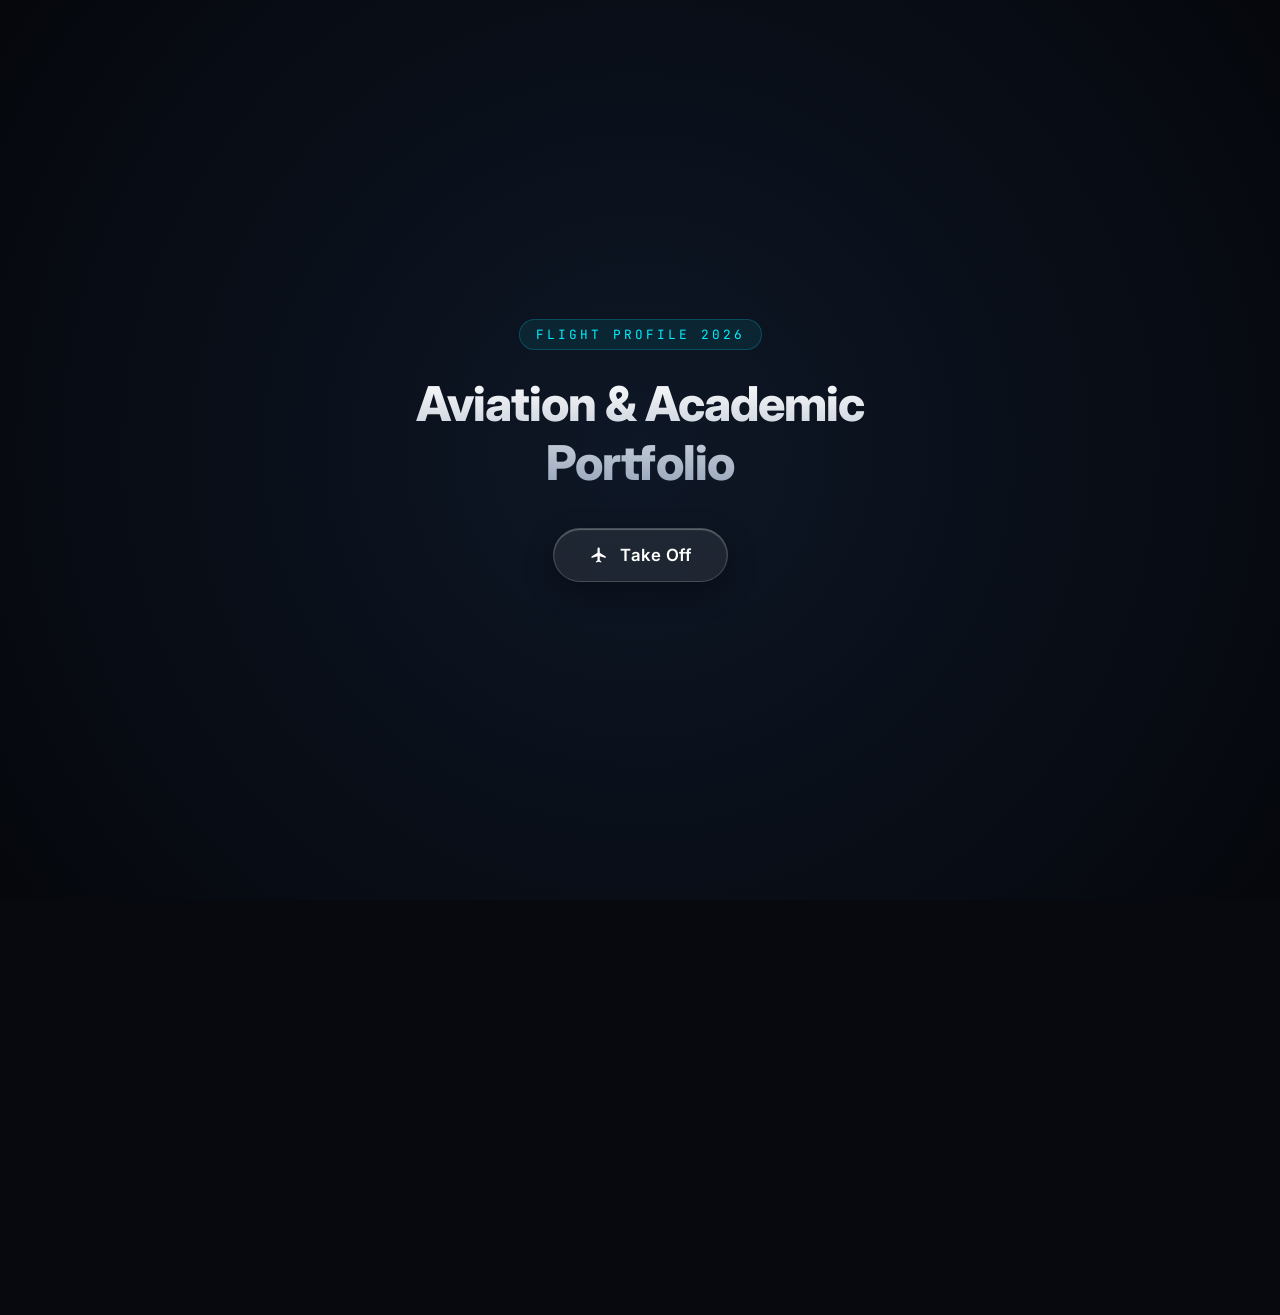
==== index.html @ 57adbf2e "Update index.html" ====
<!DOCTYPE html>
<html lang="en">
<head>
  <meta charset="UTF-8">
  <meta name="viewport" content="width=device-width, initial-scale=1.0">
  <title>Flight Deck | Portfolio</title>
  <link rel="preconnect" href="https://fonts.googleapis.com">
  <link rel="preconnect" href="https://fonts.gstatic.com" crossorigin>
  <link href="https://fonts.googleapis.com/css2?family=Inter:wght@300;400;500;600;700;800&family=JetBrains+Mono:wght@400;500&display=swap" rel="stylesheet">
  <link rel="stylesheet" href="style.css">
</head>
<body>

  <div class="hud-grid"></div>

  <!-- INTRO SCREEN -->
  <div id="intro-screen">
    <div class="intro-content">
      <div class="launch-badge">FLIGHT PROFILE 2026</div>
      <h1 class="hero-title">Aviation & Academic Portfolio</h1>
      
      <!-- Apple-style Button -->
      <button class="apple-takeoff-btn" id="takeoff-btn">
        <svg class="plane-icon" width="18" height="18" viewBox="0 0 24 24" fill="currentColor">
          <path d="M21,16V14L13,9V3.5A1.5,1.5 0 0,0 11.5,2A1.5,1.5 0 0,0 10,3.5V9L2,14V16L10,13.5V19L8,20.5V22L11.5,21L15,22V20.5L13,19V13.5L21,16Z"/>
        </svg>
        <span>Take Off</span>
      </button>
    </div>
  </div>

  <!-- LAUNCH ANIMATION OVERLAY -->
  <div id="launch-animation-screen">
    <div class="warp-speed-lines"></div>
    <div class="launch-hud-status">
      <span class="status-indicator"></span>
      <span id="launch-text">THRUSTERS ENGAGED // ASCENDING TO 35,000 FT</span>
    </div>
  </div>

  <!-- MONTAGE SCREEN -->
  <div id="montage-screen">
    <div class="montage-card" id="slide-0">
      <div class="slide-media">
        <img src="https://images.unsplash.com/photo-1523240795612-9a054b0db644?auto=format&fit=crop&w=1200&q=80" alt="Principal Award Placeholder" class="placeholder-img">
        <div class="image-overlay"></div>
      </div>
      <div class="slide-details">
        <div class="hud-tag">ACHIEVEMENT_01</div>
        <h2 class="montage-title">Principal's Distinction</h2>
        <p class="montage-desc">Recognized for top academic standing, peer leadership, and initiative across core disciplines.</p>
      </div>
    </div>

    <div class="montage-card" id="slide-1">
      <div class="slide-media">
        <img src="https://images.unsplash.com/photo-1517245386807-bb43f82c33c4?auto=format&fit=crop&w=1200&q=80" alt="GEMS Award Placeholder" class="placeholder-img">
        <div class="image-overlay"></div>
      </div>
      <div class="slide-details">
        <div class="hud-tag">ACHIEVEMENT_02</div>
        <h2 class="montage-title">GEMS Core Value Award</h2>
        <p class="montage-desc">Honored for exemplary innovation, global citizenship, and educational commitment.</p>
      </div>
    </div>

    <div class="montage-card" id="slide-2">
      <div class="slide-media">
        <img src="https://images.unsplash.com/photo-1635070041078-e363dbe005cb?auto=format&fit=crop&w=1200&q=80" alt="STEM Mathematics Placeholder" class="placeholder-img">
        <div class="image-overlay"></div>
      </div>
      <div class="slide-details">
        <div class="hud-tag">ACHIEVEMENT_03</div>
        <h2 class="montage-title">General Proficiency & CAT4</h2>
        <p class="montage-desc">High cognitive mastery in computational reasoning, spatial logic, and quantitative analysis.</p>
      </div>
    </div>

    <div class="montage-card" id="slide-3">
      <div class="slide-media">
        <img src="https://images.unsplash.com/photo-1507679799987-c73779587ccf?auto=format&fit=crop&w=1200&q=80" alt="Scholarship Placeholder" class="placeholder-img">
        <div class="image-overlay"></div>
      </div>
      <div class="slide-details">
        <div class="hud-tag">ACHIEVEMENT_04</div>
        <h2 class="montage-title">GEMS Genius Scholarship</h2>
        <p class="montage-desc">Selected candidate for advanced STEM research, science expos, and distinction programs.</p>
      </div>
    </div>
  </div>

  <!-- MAIN PORTFOLIO -->
  <div id="main-content">
    <header>
      <div class="header-left">
        <span class="system-chip">FLIGHT PROFILE // 2026</span>
        <h1>Academic Achievements</h1>
      </div>
      <div class="flight-metrics">
        <div><span class="label">ALTITUDE</span><span class="val">35,000 FT</span></div>
        <div><span class="label">STATUS</span><span class="val active">CRUISING</span></div>
      </div>
    </header>

    <h2 class="section-title">Academic Honors & Distinctions</h2>
    <div class="grid">
      <div class="card">
        <div class="card-media">
          <img src="https://images.unsplash.com/photo-1523240795612-9a054b0db644?auto=format&fit=crop&w=800&q=80" alt="Principal Award">
        </div>
        <div class="card-body">
          <div class="card-badge">HONOR / 01</div>
          <h3>Principal's Award</h3>
          <p>Highest institutional honor for scholarly success, discipline, and peer leadership.</p>
        </div>
      </div>

      <div class="card">
        <div class="card-media">
          <img src="https://images.unsplash.com/photo-1517245386807-bb43f82c33c4?auto=format&fit=crop&w=800&q=80" alt="GEMS Award">
        </div>
        <div class="card-body">
          <div class="card-badge">HONOR / 02</div>
          <h3>GEMS Core Value Award</h3>
          <p>Celebrates integrity, leadership, global citizenship, and innovative thinking.</p>
        </div>
      </div>

      <div class="card">
        <div class="card-media">
          <img src="https://images.unsplash.com/photo-1635070041078-e363dbe005cb?auto=format&fit=crop&w=800&q=80" alt="CAT4 Award">
        </div>
        <div class="card-body">
          <div class="card-badge">HONOR / 03</div>
          <h3>Progress & CAT4 Awards</h3>
          <p>Outstanding performance metrics across logic, spatial awareness, and cognitive skills.</p>
        </div>
      </div>
    </div>

    <h2 class="section-title">Specialized Research & Projects</h2>
    <div class="grid">
      <div class="card">
        <div class="card-media">
          <img src="https://images.unsplash.com/photo-1507679799987-c73779587ccf?auto=format&fit=crop&w=800&q=80" alt="Mathematics Research">
        </div>
        <div class="card-body">
          <div class="card-badge">FIELD / STEM</div>
          <h3>Mathematics & Physics Focus</h3>
          <p>Advanced studies in wave mechanics, electrolysis dynamics, quadratic modeling, and kinetic theory.</p>
        </div>
      </div>

      <div class="card">
        <div class="card-media">
          <img src="https://images.unsplash.com/photo-1534447677768-be436bb09401?auto=format&fit=crop&w=800&q=80" alt="Conservation Project">
        </div>
        <div class="card-body">
          <div class="card-badge">FIELD / CONSERVATION</div>
          <h3>Arabian Oryx Conservation</h3>
          <p>Digital StoryMap research covering captive breeding, habitat preservation, and biological adaptations.</p>
        </div>
      </div>
    </div>
  </div>

  <audio id="redemption-audio" src="redemption.mp3" preload="auto" crossorigin="anonymous"></audio>

  <script src="script.js"></script>
</body>
</html>
---- style.css ----
:root {
  --bg-dark: #07090e;
  --panel-bg: rgba(18, 24, 38, 0.7);
  --panel-border: rgba(255, 255, 255, 0.1);
  --accent-blue: #00d2ff;
  --accent-cyan: #00f0ff;
  --accent-glow: rgba(0, 240, 255, 0.35);
  --text-main: #f8fafc;
  --text-muted: #94a3b8;
  --apple-btn-bg: rgba(255, 255, 255, 0.08);
}

* {
  box-sizing: border-box;
  margin: 0;
  padding: 0;
  font-family: 'Inter', -apple-system, BlinkMacSystemFont, "SF Pro Display", sans-serif;
  -webkit-font-smoothing: antialiased;
}

body {
  background-color: var(--bg-dark);
  color: var(--text-main);
  overflow-x: hidden;
}

/* Background HUD Grid */
.hud-grid {
  position: fixed;
  inset: 0;
  background-image: 
    radial-gradient(circle at center, transparent 30%, #07090e 95%),
    linear-gradient(to right, rgba(255, 255, 255, 0.02) 1px, transparent 1px),
    linear-gradient(to bottom, rgba(255, 255, 255, 0.02) 1px, transparent 1px);
  background-size: 100% 100%, 60px 60px, 60px 60px;
  pointer-events: none;
  z-index: 1;
}

/* === INTRO SCREEN === */
#intro-screen {
  position: fixed;
  inset: 0;
  background: radial-gradient(circle at center, #0e1726 0%, #05070c 100%);
  z-index: 100;
  display: flex;
  align-items: center;
  justify-content: center;
  text-align: center;
  transition: opacity 0.8s cubic-bezier(0.16, 1, 0.3, 1), visibility 0.8s ease;
}

.intro-content {
  position: relative;
  z-index: 2;
  display: flex;
  flex-direction: column;
  align-items: center;
  max-width: 650px;
  padding: 0 20px;
}

.launch-badge {
  font-family: 'JetBrains Mono', monospace;
  font-size: 0.8rem;
  letter-spacing: 3px;
  color: var(--accent-cyan);
  background: rgba(0, 240, 255, 0.08);
  border: 1px solid rgba(0, 240, 255, 0.2);
  padding: 6px 16px;
  border-radius: 20px;
  margin-bottom: 24px;
}

.hero-title {
  font-size: 3rem;
  font-weight: 800;
  letter-spacing: -0.02em;
  margin-bottom: 36px;
  background: linear-gradient(180deg, #ffffff 0%, #94a3b8 100%);
  -webkit-background-clip: text;
  -webkit-text-fill-color: transparent;
}

/* === APPLE STYLE BUTTON === */
.apple-takeoff-btn {
  position: relative;
  background: var(--apple-btn-bg);
  border: 1px solid rgba(255, 255, 255, 0.18);
  backdrop-filter: blur(20px);
  -webkit-backdrop-filter: blur(20px);
  color: #ffffff;
  padding: 16px 36px;
  border-radius: 980px;
  font-size: 1.05rem;
  font-weight: 600;
  letter-spacing: 0.5px;
  cursor: pointer;
  display: flex;
  align-items: center;
  gap: 12px;
  transition: all 0.3s cubic-bezier(0.16, 1, 0.3, 1);
  box-shadow: 0 10px 30px rgba(0, 0, 0, 0.3), inset 0 1px 1px rgba(255, 255, 255, 0.3);
}

.apple-takeoff-btn:hover {
  background: rgba(255, 255, 255, 0.16);
  border-color: rgba(0, 240, 255, 0.5);
  transform: translateY(-2px) scale(1.02);
  box-shadow: 0 15px 40px rgba(0, 240, 255, 0.25), inset 0 1px 1px rgba(255, 255, 255, 0.5);
}

.apple-takeoff-btn:active {
  transform: translateY(1px) scale(0.98);
}

.plane-icon {
  transition: transform 0.3s ease;
}

.apple-takeoff-btn:hover .plane-icon {
  transform: translateX(3px) translateY(-3px);
}

/* === INTRO WARP SPEED ANIMATION === */
#launch-animation-screen {
  position: fixed;
  inset: 0;
  background: #03050a;
  z-index: 95;
  display: none;
  align-items: center;
  justify-content: center;
  opacity: 0;
  transition: opacity 0.5s ease;
}

.warp-speed-lines {
  position: absolute;
  inset: 0;
  background: radial-gradient(circle at center, transparent 10%, #03050a 80%),
              repeating-linear-gradient(0deg, transparent, transparent 2px, rgba(0, 240, 255, 0.05) 3px, transparent 4px);
  animation: warpDrive 0.2s linear infinite;
}

@keyframes warpDrive {
  0% { transform: scale(1); }
  100% { transform: scale(1.08); }
}

.launch-hud-status {
  position: relative;
  z-index: 2;
  font-family: 'JetBrains Mono', monospace;
  font-size: 0.9rem;
  color: var(--accent-cyan);
  display: flex;
  align-items: center;
  gap: 10px;
  background: rgba(0, 0, 0, 0.6);
  padding: 12px 24px;
  border-radius: 30px;
  border: 1px solid rgba(0, 240, 255, 0.3);
}

.status-indicator {
  width: 8px;
  height: 8px;
  background: var(--accent-cyan);
  border-radius: 50%;
  box-shadow: 0 0 10px var(--accent-cyan);
  animation: blink 0.5s infinite alternate;
}

@keyframes blink {
  from { opacity: 0.2; }
  to { opacity: 1; }
}

/* === MONTAGE SCREEN === */
#montage-screen {
  position: fixed;
  inset: 0;
  background: #03050a;
  z-index: 90;
  display: none;
  align-items: center;
  justify-content: center;
  padding: 20px;
}

.montage-card {
  position: absolute;
  width: 90%;
  max-width: 960px;
  display: grid;
  grid-template-columns: 1.2fr 1fr;
  background: var(--panel-bg);
  border: 1px solid var(--panel-border);
  border-radius: 20px;
  overflow: hidden;
  backdrop-filter: blur(20px);
  -webkit-backdrop-filter: blur(20px);
  box-shadow: 0 25px 60px rgba(0, 0, 0, 0.6);
  opacity: 0;
  transform: scale(0.92) translateY(20px);
  transition: all 0.4s cubic-bezier(0.16, 1, 0.3, 1);
}

.montage-card.active {
  opacity: 1;
  transform: scale(1) translateY(0);
}

.montage-card.beat-flash {
  border-color: var(--accent-cyan);
  box-shadow: 0 0 50px var(--accent-glow);
}

.slide-media {
  position: relative;
  height: 380px;
  overflow: hidden;
}

.placeholder-img {
  width: 100%;
  height: 100%;
  object-fit: cover;
  transition: transform 6s ease;
}

.montage-card.active .placeholder-img {
  transform: scale(1.08);
}

.image-overlay {
  position: absolute;
  inset: 0;
  background: linear-gradient(90deg, transparent 60%, rgba(18, 24, 38, 0.95) 100%);
}

.slide-details {
  padding: 40px;
  display: flex;
  flex-direction: column;
  justify-content: center;
}

.hud-tag {
  font-family: 'JetBrains Mono', monospace;
  font-size: 0.8rem;
  color: var(--accent-cyan);
  letter-spacing: 2px;
  margin-bottom: 12px;
}

.montage-title {
  font-size: 2rem;
  font-weight: 700;
  margin-bottom: 16px;
  line-height: 1.2;
}

.montage-desc {
  color: var(--text-muted);
  font-size: 1.05rem;
  line-height: 1.6;
}

/* === MAIN PORTFOLIO === */
#main-content {
  position: relative;
  z-index: 10;
  max-width: 1140px;
  margin: 0 auto;
  padding: 80px 24px;
  opacity: 0;
  transition: opacity 1.2s ease;
}

header {
  display: flex;
  justify-content: space-between;
  align-items: flex-end;
  border-bottom: 1px solid var(--panel-border);
  padding-bottom: 24px;
  margin-bottom: 60px;
}

.system-chip {
  font-family: 'JetBrains Mono', monospace;
  font-size: 0.75rem;
  color: var(--accent-cyan);
  letter-spacing: 2px;
}

header h1 {
  font-size: 2.2rem;
  font-weight: 800;
  margin-top: 8px;
}

.flight-metrics {
  display: flex;
  gap: 24px;
  font-family: 'JetBrains Mono', monospace;
  font-size: 0.8rem;
}

.flight-metrics .label {
  color: var(--text-muted);
  display: block;
  margin-bottom: 4px;
}

.flight-metrics .val.active {
  color: var(--accent-cyan);
}

.section-title {
  font-size: 1.5rem;
  font-weight: 700;
  letter-spacing: -0.01em;
  margin-bottom: 32px;
  display: flex;
  align-items: center;
  gap: 12px;
}

.section-title::before {
  content: '';
  width: 4px;
  height: 20px;
  background: var(--accent-cyan);
  border-radius: 2px;
}

.grid {
  display: grid;
  grid-template-columns: repeat(auto-fit, minmax(320px, 1fr));
  gap: 28px;
  margin-bottom: 70px;
}

.card {
  background: var(--panel-bg);
  border: 1px solid var(--panel-border);
  border-radius: 16px;
  overflow: hidden;
  transition: all 0.3s cubic-bezier(0.16, 1, 0.3, 1);
}

.card:hover {
  transform: translateY(-6px);
  border-color: rgba(0, 240, 255, 0.4);
  box-shadow: 0 20px 40px rgba(0, 0, 0, 0.4);
}

.card-media {
  height: 200px;
  width: 100%;
  overflow: hidden;
}

.card-media img {
  width: 100%;
  height: 100%;
  object-fit: cover;
  transition: transform 0.5s ease;
}

.card:hover .card-media img {
  transform: scale(1.05);
}

.card-body {
  padding: 24px;
}

.card-badge {
  font-family: 'JetBrains Mono', monospace;
  font-size: 0.75rem;
  color: var(--accent-cyan);
  margin-bottom: 8px;
}

.card h3 {
  font-size: 1.2rem;
  font-weight: 600;
  margin-bottom: 10px;
}

.card p {
  color: var(--text-muted);
  font-size: 0.95rem;
  line-height: 1.6;
}

@media (max-width: 768px) {
  .montage-card {
    grid-template-columns: 1fr;
  }
  .slide-media {
    height: 220px;
  }
}
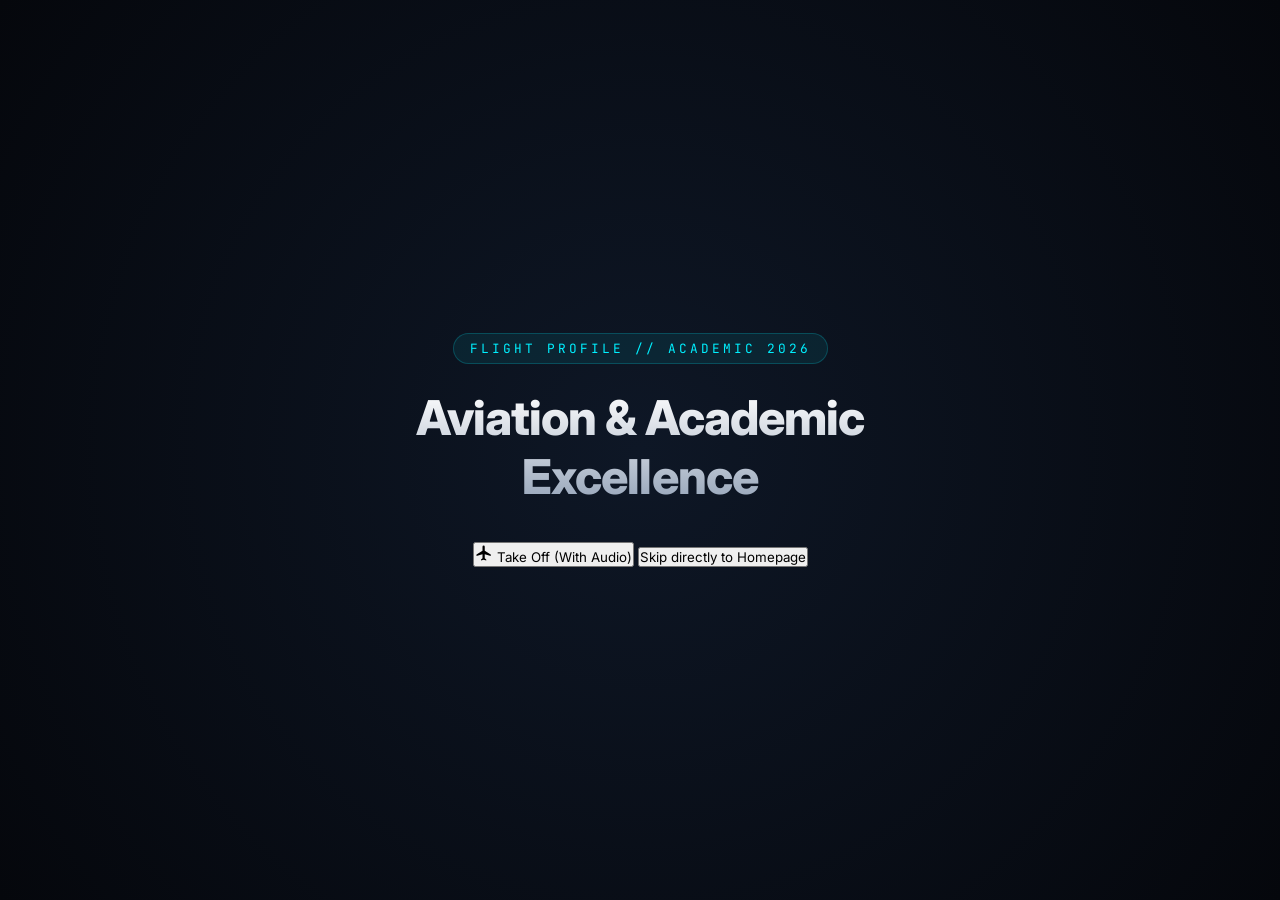
==== commit 018c9ae8: "Update index.html" ====
--- a/index.html
+++ b/index.html
@@ -2,164 +2,194 @@
 <html lang="en">
 <head>
   <meta charset="UTF-8">
-  <meta name="viewport" content="width=device-width, initial-scale=1.0">
-  <title>Flight Deck | Portfolio</title>
+  <meta name="viewport" content="width=device-width, initial-scale=1.0, viewport-fit=cover">
+  <title>Flight Profile | Portfolio & Control Center</title>
   <link rel="preconnect" href="https://fonts.googleapis.com">
   <link rel="preconnect" href="https://fonts.gstatic.com" crossorigin>
-  <link href="https://fonts.googleapis.com/css2?family=Inter:wght@300;400;500;600;700;800&family=JetBrains+Mono:wght@400;500&display=swap" rel="stylesheet">
+  <link href="https://fonts.googleapis.com/css2?family=Inter:wght@400;500;600;700;800&family=JetBrains+Mono:wght@400;500&display=swap" rel="stylesheet">
   <link rel="stylesheet" href="style.css">
 </head>
 <body>
 
+  <!-- GLOBAL HUD BACKGROUND -->
   <div class="hud-grid"></div>
 
   <!-- INTRO SCREEN -->
   <div id="intro-screen">
     <div class="intro-content">
-      <div class="launch-badge">FLIGHT PROFILE 2026</div>
-      <h1 class="hero-title">Aviation & Academic Portfolio</h1>
-      
-      <!-- Apple-style Button -->
-      <button class="apple-takeoff-btn" id="takeoff-btn">
-        <svg class="plane-icon" width="18" height="18" viewBox="0 0 24 24" fill="currentColor">
-          <path d="M21,16V14L13,9V3.5A1.5,1.5 0 0,0 11.5,2A1.5,1.5 0 0,0 10,3.5V9L2,14V16L10,13.5V19L8,20.5V22L11.5,21L15,22V20.5L13,19V13.5L21,16Z"/>
-        </svg>
-        <span>Take Off</span>
-      </button>
-    </div>
-  </div>
-
-  <!-- LAUNCH ANIMATION OVERLAY -->
+      <div class="launch-badge">FLIGHT PROFILE // ACADEMIC 2026</div>
+      <h1 class="hero-title">Aviation & Academic Excellence</h1>
+      <div class="intro-actions">
+        <button class="apple-btn primary-btn" id="takeoff-btn">
+          <svg class="plane-icon" width="18" height="18" viewBox="0 0 24 24" fill="currentColor">
+            <path d="M21,16V14L13,9V3.5A1.5,1.5 0 0,0 11.5,2A1.5,1.5 0 0,0 10,3.5V9L2,14V16L10,13.5V19L8,20.5V22L11.5,21L15,22V20.5L13,19V13.5L21,16Z"/>
+          </svg>
+          <span>Take Off (With Audio)</span>
+        </button>
+        <button class="apple-btn secondary-btn" id="skip-intro-btn">Skip directly to Homepage</button>
+      </div>
+    </div>
+  </div>
+
+  <!-- LAUNCH WARP OVERLAY -->
   <div id="launch-animation-screen">
     <div class="warp-speed-lines"></div>
     <div class="launch-hud-status">
       <span class="status-indicator"></span>
-      <span id="launch-text">THRUSTERS ENGAGED // ASCENDING TO 35,000 FT</span>
+      <span id="launch-text">THRUSTERS ENGAGED // SYNCING 150 BPM BEAT ENGINE</span>
     </div>
   </div>
 
   <!-- MONTAGE SCREEN -->
   <div id="montage-screen">
-    <div class="montage-card" id="slide-0">
-      <div class="slide-media">
-        <img src="https://images.unsplash.com/photo-1523240795612-9a054b0db644?auto=format&fit=crop&w=1200&q=80" alt="Principal Award Placeholder" class="placeholder-img">
-        <div class="image-overlay"></div>
-      </div>
-      <div class="slide-details">
-        <div class="hud-tag">ACHIEVEMENT_01</div>
-        <h2 class="montage-title">Principal's Distinction</h2>
-        <p class="montage-desc">Recognized for top academic standing, peer leadership, and initiative across core disciplines.</p>
-      </div>
-    </div>
-
-    <div class="montage-card" id="slide-1">
-      <div class="slide-media">
-        <img src="https://images.unsplash.com/photo-1517245386807-bb43f82c33c4?auto=format&fit=crop&w=1200&q=80" alt="GEMS Award Placeholder" class="placeholder-img">
-        <div class="image-overlay"></div>
-      </div>
-      <div class="slide-details">
-        <div class="hud-tag">ACHIEVEMENT_02</div>
-        <h2 class="montage-title">GEMS Core Value Award</h2>
-        <p class="montage-desc">Honored for exemplary innovation, global citizenship, and educational commitment.</p>
-      </div>
-    </div>
-
-    <div class="montage-card" id="slide-2">
-      <div class="slide-media">
-        <img src="https://images.unsplash.com/photo-1635070041078-e363dbe005cb?auto=format&fit=crop&w=1200&q=80" alt="STEM Mathematics Placeholder" class="placeholder-img">
-        <div class="image-overlay"></div>
-      </div>
-      <div class="slide-details">
-        <div class="hud-tag">ACHIEVEMENT_03</div>
-        <h2 class="montage-title">General Proficiency & CAT4</h2>
-        <p class="montage-desc">High cognitive mastery in computational reasoning, spatial logic, and quantitative analysis.</p>
-      </div>
-    </div>
-
-    <div class="montage-card" id="slide-3">
-      <div class="slide-media">
-        <img src="https://images.unsplash.com/photo-1507679799987-c73779587ccf?auto=format&fit=crop&w=1200&q=80" alt="Scholarship Placeholder" class="placeholder-img">
-        <div class="image-overlay"></div>
-      </div>
-      <div class="slide-details">
-        <div class="hud-tag">ACHIEVEMENT_04</div>
-        <h2 class="montage-title">GEMS Genius Scholarship</h2>
-        <p class="montage-desc">Selected candidate for advanced STEM research, science expos, and distinction programs.</p>
-      </div>
-    </div>
-  </div>
-
-  <!-- MAIN PORTFOLIO -->
+    <div class="montage-top-bar">
+      <span class="hud-tag" id="montage-counter">BEAT SYNC ACTIVE // 1/6</span>
+      <button class="apple-btn micro-btn" id="exit-montage-btn">Skip Montage ✕</button>
+    </div>
+    <div id="montage-container">
+      <!-- Dynamic cards rendered from LocalStorage -->
+    </div>
+  </div>
+
+  <!-- MAIN HOMEPAGE -->
   <div id="main-content">
-    <header>
-      <div class="header-left">
-        <span class="system-chip">FLIGHT PROFILE // 2026</span>
-        <h1>Academic Achievements</h1>
-      </div>
-      <div class="flight-metrics">
-        <div><span class="label">ALTITUDE</span><span class="val">35,000 FT</span></div>
-        <div><span class="label">STATUS</span><span class="val active">CRUISING</span></div>
-      </div>
-    </header>
-
-    <h2 class="section-title">Academic Honors & Distinctions</h2>
-    <div class="grid">
-      <div class="card">
-        <div class="card-media">
-          <img src="https://images.unsplash.com/photo-1523240795612-9a054b0db644?auto=format&fit=crop&w=800&q=80" alt="Principal Award">
-        </div>
-        <div class="card-body">
-          <div class="card-badge">HONOR / 01</div>
-          <h3>Principal's Award</h3>
-          <p>Highest institutional honor for scholarly success, discipline, and peer leadership.</p>
-        </div>
-      </div>
-
-      <div class="card">
-        <div class="card-media">
-          <img src="https://images.unsplash.com/photo-1517245386807-bb43f82c33c4?auto=format&fit=crop&w=800&q=80" alt="GEMS Award">
-        </div>
-        <div class="card-body">
-          <div class="card-badge">HONOR / 02</div>
-          <h3>GEMS Core Value Award</h3>
-          <p>Celebrates integrity, leadership, global citizenship, and innovative thinking.</p>
-        </div>
-      </div>
-
-      <div class="card">
-        <div class="card-media">
-          <img src="https://images.unsplash.com/photo-1635070041078-e363dbe005cb?auto=format&fit=crop&w=800&q=80" alt="CAT4 Award">
-        </div>
-        <div class="card-body">
-          <div class="card-badge">HONOR / 03</div>
-          <h3>Progress & CAT4 Awards</h3>
-          <p>Outstanding performance metrics across logic, spatial awareness, and cognitive skills.</p>
-        </div>
-      </div>
-    </div>
-
-    <h2 class="section-title">Specialized Research & Projects</h2>
-    <div class="grid">
-      <div class="card">
-        <div class="card-media">
-          <img src="https://images.unsplash.com/photo-1507679799987-c73779587ccf?auto=format&fit=crop&w=800&q=80" alt="Mathematics Research">
-        </div>
-        <div class="card-body">
-          <div class="card-badge">FIELD / STEM</div>
-          <h3>Mathematics & Physics Focus</h3>
-          <p>Advanced studies in wave mechanics, electrolysis dynamics, quadratic modeling, and kinetic theory.</p>
-        </div>
-      </div>
-
-      <div class="card">
-        <div class="card-media">
-          <img src="https://images.unsplash.com/photo-1534447677768-be436bb09401?auto=format&fit=crop&w=800&q=80" alt="Conservation Project">
-        </div>
-        <div class="card-body">
-          <div class="card-badge">FIELD / CONSERVATION</div>
-          <h3>Arabian Oryx Conservation</h3>
-          <p>Digital StoryMap research covering captive breeding, habitat preservation, and biological adaptations.</p>
-        </div>
+    
+    <!-- SYSTEM NAVIGATION BAR -->
+    <nav class="system-navbar">
+      <div class="nav-container">
+        <div class="nav-brand">
+          <span class="brand-chip">FLIGHT DECK</span>
+          <span class="brand-title">Academic Portfolio</span>
+        </div>
+        <div class="nav-links">
+          <a href="#about-section" class="nav-item active">About Me</a>
+          <a href="#special-awards-section" class="nav-item">6 Awards, 1 Day</a>
+          <a href="#stem-section" class="nav-item">STEM & Research</a>
+          <a href="#gallery-section" class="nav-item">Media Gallery</a>
+        </div>
+        <button class="apple-btn admin-trigger-btn" id="open-admin-btn">
+          ⚙ System Admin
+        </button>
+      </div>
+    </nav>
+
+    <main class="content-wrapper">
+      
+      <!-- HERO / ABOUT ME SECTION -->
+      <section id="about-section" class="hero-section">
+        <div class="profile-card">
+          <div class="profile-avatar-wrap">
+            <img src="https://images.unsplash.com/photo-1534528741775-53994a69daeb?auto=format&fit=crop&w=800&q=80" alt="Profile Photo" id="profile-photo-img">
+          </div>
+          <div class="profile-info">
+            <div class="hud-tag">WESTMINSTER SCHOOL // ACADEMIC PROFILE</div>
+            <h1 id="about-name-display">Academic Achiever & STEM Researcher</h1>
+            <p class="bio-text" id="about-bio-display">
+              Dedicated student focusing on secondary-level mathematics, physics wave dynamics, and biological conservation. Recipient of multiple institutional awards for outstanding general proficiency, spatial reasoning (CAT4), and peer leadership.
+            </p>
+            <div class="profile-stats">
+              <div class="stat-pill"><span class="stat-num">6</span> <span class="stat-lbl">Major Awards</span></div>
+              <div class="stat-pill"><span class="stat-num">CAT4</span> <span class="stat-lbl">High Distinction</span></div>
+              <div class="stat-pill"><span class="stat-num">STEM</span> <span class="stat-lbl">Exhibition Scholar</span></div>
+            </div>
+          </div>
+        </div>
+      </section>
+
+      <!-- 6 AWARDS, 1 DAY SECTION -->
+      <section id="special-awards-section" class="portfolio-section">
+        <div class="section-header">
+          <div class="badge-highlight">SPECIAL HONORS</div>
+          <h2>6 Awards, 1 Day</h2>
+          <p class="section-desc">Historical achievement recognizing academic excellence, core values, and cognitive performance in a single honor ceremony.</p>
+        </div>
+        <div class="awards-grid-6" id="awards-6-container">
+          <!-- Populated dynamically by JS -->
+        </div>
+      </section>
+
+      <!-- STEM & RESEARCH SECTION -->
+      <section id="stem-section" class="portfolio-section">
+        <div class="section-header">
+          <h2>Specialized STEM & Conservation Projects</h2>
+          <p class="section-desc">Deep dives into applied physical sciences, mathematical modeling, and wildlife protection.</p>
+        </div>
+        <div class="grid-2col" id="stem-projects-container">
+          <!-- Populated dynamically by JS -->
+        </div>
+      </section>
+
+      <!-- MEDIA GALLERY SECTION -->
+      <section id="gallery-section" class="portfolio-section">
+        <div class="section-header">
+          <h2>Media & Certification Gallery</h2>
+          <p class="section-desc">Visual documentation of research exhibitions, trophy ceremonies, and badging events.</p>
+        </div>
+        <div class="gallery-grid" id="gallery-container">
+          <!-- Populated dynamically by JS -->
+        </div>
+      </section>
+
+    </main>
+  </div>
+
+  <!-- ADMIN CONTROL PANEL MODAL -->
+  <div id="admin-modal" class="modal-overlay">
+    <div class="admin-panel-container">
+      <div class="admin-header">
+        <div>
+          <h3>System Content Manager</h3>
+          <p>Customize intro montage, awards, about section, and projects dynamically.</p>
+        </div>
+        <button class="close-btn" id="close-admin-btn">✕</button>
+      </div>
+      
+      <div class="admin-body">
+        <form id="admin-form">
+          
+          <div class="admin-group">
+            <h4>1. Profile & About Me</h4>
+            <div class="form-row">
+              <label>Headline / Name</label>
+              <input type="text" id="input-profile-title">
+            </div>
+            <div class="form-row">
+              <label>Bio Summary</label>
+              <textarea id="input-profile-bio" rows="3"></textarea>
+            </div>
+          </div>
+
+          <div class="admin-group">
+            <h4>2. Add / Edit "6 Awards, 1 Day" Showcase</h4>
+            <div class="form-row">
+              <label>Award Title</label>
+              <input type="text" id="input-award-title" placeholder="e.g. Principal's Award">
+            </div>
+            <div class="form-row">
+              <label>Category / Tag</label>
+              <input type="text" id="input-award-tag" placeholder="e.g. ACADEMIC EXCELLENCE">
+            </div>
+            <div class="form-row">
+              <label>Description</label>
+              <input type="text" id="input-award-desc" placeholder="Brief detail about the honor">
+            </div>
+            <div class="form-row">
+              <label>Image URL</label>
+              <input type="text" id="input-award-img" placeholder="https://images.unsplash.com/...">
+            </div>
+            <button type="button" class="apple-btn secondary-btn" id="add-award-btn">+ Add Award to Showcase</button>
+          </div>
+
+          <div class="admin-group">
+            <h4>3. Current 6-Awards Database</h4>
+            <div id="admin-awards-list" class="admin-item-list"></div>
+          </div>
+
+          <div class="admin-actions">
+            <button type="button" class="apple-btn secondary-btn" id="reset-default-btn">Reset Defaults</button>
+            <button type="submit" class="apple-btn primary-btn">Save System Changes</button>
+          </div>
+        </form>
       </div>
     </div>
   </div>
--- a/style.css
+++ b/style.css
@@ -24,7 +24,6 @@
   overflow-x: hidden;
 }
 
-/* Background HUD Grid */
 .hud-grid {
   position: fixed;
   inset: 0;
@@ -82,7 +81,6 @@
   -webkit-text-fill-color: transparent;
 }
 
-/* === APPLE STYLE BUTTON === */
 .apple-takeoff-btn {
   position: relative;
   background: var(--apple-btn-bg);
@@ -122,7 +120,7 @@
   transform: translateX(3px) translateY(-3px);
 }
 
-/* === INTRO WARP SPEED ANIMATION === */
+/* === LAUNCH WARP SPEED ANIMATION === */
 #launch-animation-screen {
   position: fixed;
   inset: 0;
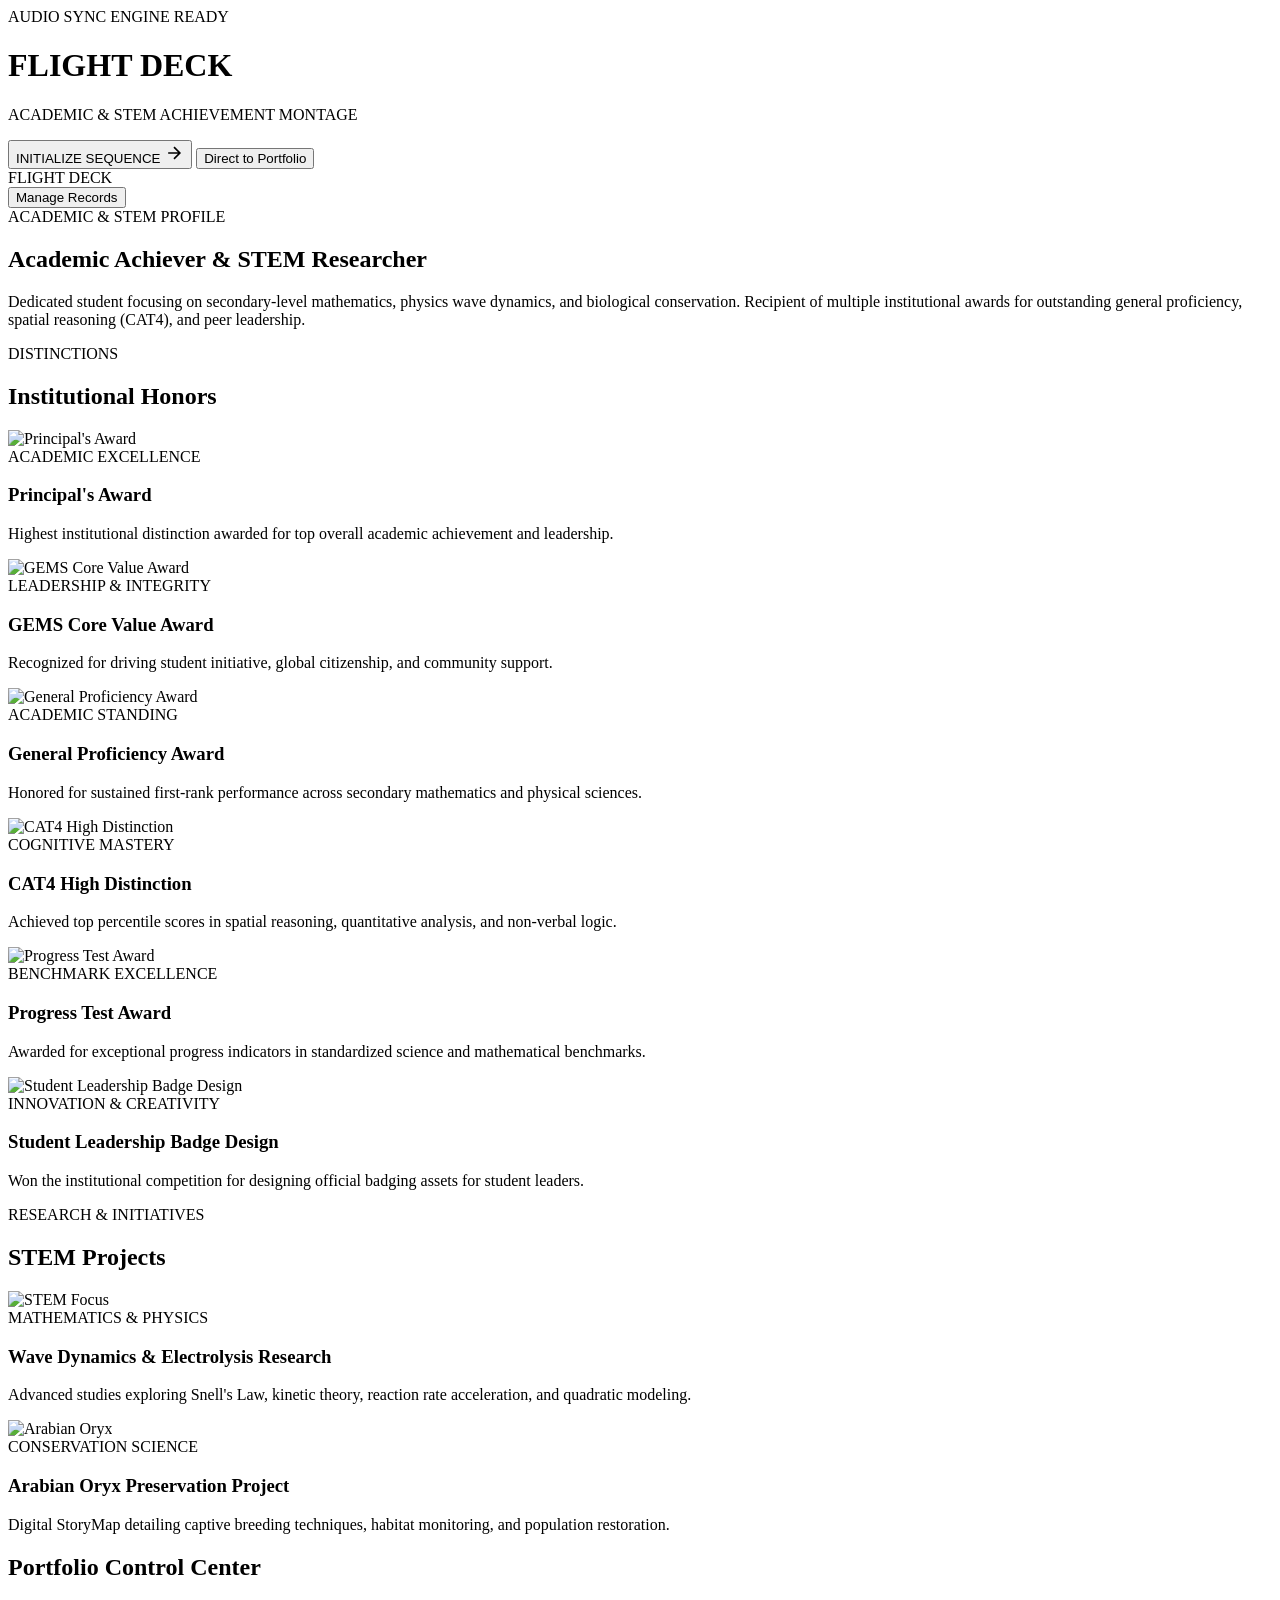
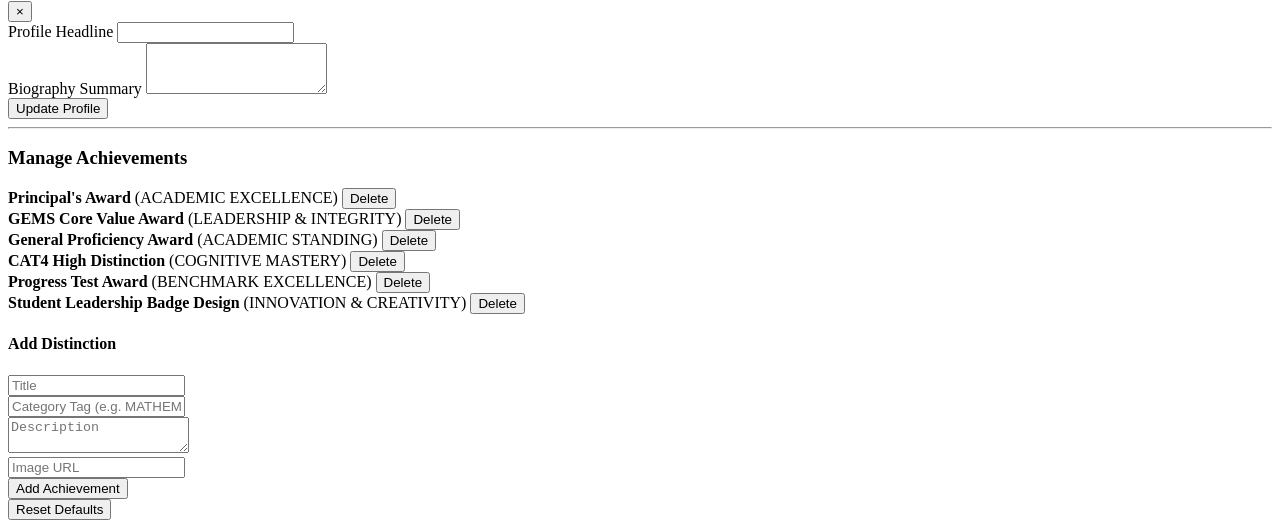
==== commit cde9a5d5: "Update index.html" ====
--- a/index.html
+++ b/index.html
@@ -2,199 +2,146 @@
 <html lang="en">
 <head>
   <meta charset="UTF-8">
-  <meta name="viewport" content="width=device-width, initial-scale=1.0, viewport-fit=cover">
-  <title>Flight Profile | Portfolio & Control Center</title>
+  <meta name="viewport" content="width=device-width, initial-scale=1.0">
+  <title>Flight Deck // Executive STEM & Academic Portfolio</title>
+  <link rel="stylesheet" href="styles.css">
   <link rel="preconnect" href="https://fonts.googleapis.com">
   <link rel="preconnect" href="https://fonts.gstatic.com" crossorigin>
-  <link href="https://fonts.googleapis.com/css2?family=Inter:wght@400;500;600;700;800&family=JetBrains+Mono:wght@400;500&display=swap" rel="stylesheet">
-  <link rel="stylesheet" href="style.css">
+  <link href="https://fonts.googleapis.com/css2?family=Plus+Jakarta+Sans:wght@300;400;600;700;800&family=JetBrains+Mono:wght@500;700&display=swap" rel="stylesheet">
 </head>
 <body>
 
-  <!-- GLOBAL HUD BACKGROUND -->
-  <div class="hud-grid"></div>
+  <!-- Audio Element -->
+  <audio id="redemption-audio" preload="auto">
+    <source src="redemption.mp3" type="audio/mpeg">
+  </audio>
 
-  <!-- INTRO SCREEN -->
-  <div id="intro-screen">
-    <div class="intro-content">
-      <div class="launch-badge">FLIGHT PROFILE // ACADEMIC 2026</div>
-      <h1 class="hero-title">Aviation & Academic Excellence</h1>
-      <div class="intro-actions">
-        <button class="apple-btn primary-btn" id="takeoff-btn">
-          <svg class="plane-icon" width="18" height="18" viewBox="0 0 24 24" fill="currentColor">
-            <path d="M21,16V14L13,9V3.5A1.5,1.5 0 0,0 11.5,2A1.5,1.5 0 0,0 10,3.5V9L2,14V16L10,13.5V19L8,20.5V22L11.5,21L15,22V20.5L13,19V13.5L21,16Z"/>
-          </svg>
-          <span>Take Off (With Audio)</span>
+  <!-- Ambient Dynamic Grid Background -->
+  <div class="bg-grid-overlay"></div>
+  <div class="ambient-glow glow-1"></div>
+  <div class="ambient-glow glow-2"></div>
+
+  <!-- 1. INTRO / START SCREEN -->
+  <div id="intro-screen" class="fullscreen-overlay">
+    <div class="intro-glass-card">
+      <div class="status-pill"><span class="pulse-dot"></span> AUDIO SYNC ENGINE READY</div>
+      <h1 class="hud-title">FLIGHT DECK</h1>
+      <p class="hud-subtitle">ACADEMIC & STEM ACHIEVEMENT MONTAGE</p>
+      
+      <div class="btn-group">
+        <button id="takeoff-btn" class="apple-btn glow-btn">
+          <span>INITIALIZE SEQUENCE</span>
+          <svg width="20" height="20" viewBox="0 0 24 24" fill="none" stroke="currentColor" stroke-width="2"><path d="M5 12h14M12 5l7 7-7 7"/></svg>
         </button>
-        <button class="apple-btn secondary-btn" id="skip-intro-btn">Skip directly to Homepage</button>
+        <button id="skip-intro-btn" class="apple-btn secondary-btn">Direct to Portfolio</button>
       </div>
     </div>
   </div>
 
-  <!-- LAUNCH WARP OVERLAY -->
-  <div id="launch-animation-screen">
-    <div class="warp-speed-lines"></div>
-    <div class="launch-hud-status">
-      <span class="status-indicator"></span>
-      <span id="launch-text">THRUSTERS ENGAGED // SYNCING 150 BPM BEAT ENGINE</span>
-    </div>
-  </div>
-
-  <!-- MONTAGE SCREEN -->
-  <div id="montage-screen">
-    <div class="montage-top-bar">
-      <span class="hud-tag" id="montage-counter">BEAT SYNC ACTIVE // 1/6</span>
-      <button class="apple-btn micro-btn" id="exit-montage-btn">Skip Montage ✕</button>
-    </div>
-    <div id="montage-container">
-      <!-- Dynamic cards rendered from LocalStorage -->
-    </div>
-  </div>
-
-  <!-- MAIN HOMEPAGE -->
-  <div id="main-content">
-    
-    <!-- SYSTEM NAVIGATION BAR -->
-    <nav class="system-navbar">
-      <div class="nav-container">
-        <div class="nav-brand">
-          <span class="brand-chip">FLIGHT DECK</span>
-          <span class="brand-title">Academic Portfolio</span>
-        </div>
-        <div class="nav-links">
-          <a href="#about-section" class="nav-item active">About Me</a>
-          <a href="#special-awards-section" class="nav-item">6 Awards, 1 Day</a>
-          <a href="#stem-section" class="nav-item">STEM & Research</a>
-          <a href="#gallery-section" class="nav-item">Media Gallery</a>
-        </div>
-        <button class="apple-btn admin-trigger-btn" id="open-admin-btn">
-          ⚙ System Admin
-        </button>
+  <!-- 2. THRUSTER LAUNCH SCREEN (EXTENDED INTRO 0s -> 12.26s) -->
+  <div id="launch-animation-screen" class="fullscreen-overlay" style="display: none;">
+    <div class="thruster-loader">
+      <div class="hud-ring">
+        <div class="ring-spinner"></div>
+        <div class="hud-core-icon">⚡</div>
       </div>
-    </nav>
-
-    <main class="content-wrapper">
-      
-      <!-- HERO / ABOUT ME SECTION -->
-      <section id="about-section" class="hero-section">
-        <div class="profile-card">
-          <div class="profile-avatar-wrap">
-            <img src="https://images.unsplash.com/photo-1534528741775-53994a69daeb?auto=format&fit=crop&w=800&q=80" alt="Profile Photo" id="profile-photo-img">
-          </div>
-          <div class="profile-info">
-            <div class="hud-tag">WESTMINSTER SCHOOL // ACADEMIC PROFILE</div>
-            <h1 id="about-name-display">Academic Achiever & STEM Researcher</h1>
-            <p class="bio-text" id="about-bio-display">
-              Dedicated student focusing on secondary-level mathematics, physics wave dynamics, and biological conservation. Recipient of multiple institutional awards for outstanding general proficiency, spatial reasoning (CAT4), and peer leadership.
-            </p>
-            <div class="profile-stats">
-              <div class="stat-pill"><span class="stat-num">6</span> <span class="stat-lbl">Major Awards</span></div>
-              <div class="stat-pill"><span class="stat-num">CAT4</span> <span class="stat-lbl">High Distinction</span></div>
-              <div class="stat-pill"><span class="stat-num">STEM</span> <span class="stat-lbl">Exhibition Scholar</span></div>
-            </div>
-          </div>
-        </div>
-      </section>
-
-      <!-- 6 AWARDS, 1 DAY SECTION -->
-      <section id="special-awards-section" class="portfolio-section">
-        <div class="section-header">
-          <div class="badge-highlight">SPECIAL HONORS</div>
-          <h2>6 Awards, 1 Day</h2>
-          <p class="section-desc">Historical achievement recognizing academic excellence, core values, and cognitive performance in a single honor ceremony.</p>
-        </div>
-        <div class="awards-grid-6" id="awards-6-container">
-          <!-- Populated dynamically by JS -->
-        </div>
-      </section>
-
-      <!-- STEM & RESEARCH SECTION -->
-      <section id="stem-section" class="portfolio-section">
-        <div class="section-header">
-          <h2>Specialized STEM & Conservation Projects</h2>
-          <p class="section-desc">Deep dives into applied physical sciences, mathematical modeling, and wildlife protection.</p>
-        </div>
-        <div class="grid-2col" id="stem-projects-container">
-          <!-- Populated dynamically by JS -->
-        </div>
-      </section>
-
-      <!-- MEDIA GALLERY SECTION -->
-      <section id="gallery-section" class="portfolio-section">
-        <div class="section-header">
-          <h2>Media & Certification Gallery</h2>
-          <p class="section-desc">Visual documentation of research exhibitions, trophy ceremonies, and badging events.</p>
-        </div>
-        <div class="gallery-grid" id="gallery-container">
-          <!-- Populated dynamically by JS -->
-        </div>
-      </section>
-
-    </main>
-  </div>
-
-  <!-- ADMIN CONTROL PANEL MODAL -->
-  <div id="admin-modal" class="modal-overlay">
-    <div class="admin-panel-container">
-      <div class="admin-header">
-        <div>
-          <h3>System Content Manager</h3>
-          <p>Customize intro montage, awards, about section, and projects dynamically.</p>
-        </div>
-        <button class="close-btn" id="close-admin-btn">✕</button>
-      </div>
-      
-      <div class="admin-body">
-        <form id="admin-form">
-          
-          <div class="admin-group">
-            <h4>1. Profile & About Me</h4>
-            <div class="form-row">
-              <label>Headline / Name</label>
-              <input type="text" id="input-profile-title">
-            </div>
-            <div class="form-row">
-              <label>Bio Summary</label>
-              <textarea id="input-profile-bio" rows="3"></textarea>
-            </div>
-          </div>
-
-          <div class="admin-group">
-            <h4>2. Add / Edit "6 Awards, 1 Day" Showcase</h4>
-            <div class="form-row">
-              <label>Award Title</label>
-              <input type="text" id="input-award-title" placeholder="e.g. Principal's Award">
-            </div>
-            <div class="form-row">
-              <label>Category / Tag</label>
-              <input type="text" id="input-award-tag" placeholder="e.g. ACADEMIC EXCELLENCE">
-            </div>
-            <div class="form-row">
-              <label>Description</label>
-              <input type="text" id="input-award-desc" placeholder="Brief detail about the honor">
-            </div>
-            <div class="form-row">
-              <label>Image URL</label>
-              <input type="text" id="input-award-img" placeholder="https://images.unsplash.com/...">
-            </div>
-            <button type="button" class="apple-btn secondary-btn" id="add-award-btn">+ Add Award to Showcase</button>
-          </div>
-
-          <div class="admin-group">
-            <h4>3. Current 6-Awards Database</h4>
-            <div id="admin-awards-list" class="admin-item-list"></div>
-          </div>
-
-          <div class="admin-actions">
-            <button type="button" class="apple-btn secondary-btn" id="reset-default-btn">Reset Defaults</button>
-            <button type="submit" class="apple-btn primary-btn">Save System Changes</button>
-          </div>
-        </form>
+      <div class="launch-text-wrap">
+        <h2 class="launch-status">WARPING TO FREQUENCY</h2>
+        <p class="launch-sub">SYNCHRONIZING SUB-BEAT DROP // 12.26s</p>
       </div>
     </div>
   </div>
 
-  <audio id="redemption-audio" src="redemption.mp3" preload="auto" crossorigin="anonymous"></audio>
+  <!-- 3. BEAT-SYNC MONTAGE SCREEN (12.26s -> 32.02s) -->
+  <div id="montage-screen" class="fullscreen-overlay" style="display: none;">
+    <div class="hud-top-bar">
+      <div class="hud-brand">FLIGHT DECK <span class="version-tag">v2.4</span></div>
+      <div id="montage-counter" class="hud-status-badge">BEAT SYNC ACTIVE // 01/06</div>
+      <button id="exit-montage-btn" class="apple-btn micro-btn secondary-btn">Exit Experience</button>
+    </div>
+
+    <div class="montage-stage">
+      <div id="montage-container" class="cards-wrapper">
+        <!-- Dynamic Cards Injected via script.js -->
+      </div>
+    </div>
+  </div>
+
+  <!-- 4. MAIN HOMEPAGE CONTENT -->
+  <main id="main-content">
+    <header class="app-nav">
+      <div class="nav-logo">FLIGHT DECK</div>
+      <div class="nav-actions">
+        <button id="open-admin-btn" class="apple-btn micro-btn secondary-btn">Manage Records</button>
+      </div>
+    </header>
+
+    <section class="profile-hero">
+      <div class="hero-badge">ACADEMIC & STEM PROFILE</div>
+      <h1 id="about-name-display">Academic Achiever & STEM Researcher</h1>
+      <p id="about-bio-display">Dedicated student focusing on secondary-level mathematics, physics wave dynamics, and biological conservation.</p>
+    </section>
+
+    <!-- Honors Section -->
+    <section class="content-section">
+      <div class="section-title-wrap">
+        <div>
+          <span class="section-tag">DISTINCTIONS</span>
+          <h2 class="section-title">Institutional Honors</h2>
+        </div>
+      </div>
+      <div id="awards-6-container" class="grid-layout"></div>
+    </section>
+
+    <!-- STEM Research Section -->
+    <section class="content-section">
+      <div class="section-title-wrap">
+        <div>
+          <span class="section-tag">RESEARCH & INITIATIVES</span>
+          <h2 class="section-title">STEM Projects</h2>
+        </div>
+      </div>
+      <div id="stem-projects-container" class="grid-layout"></div>
+    </section>
+  </main>
+
+  <!-- 5. ADMIN MODAL -->
+  <div id="admin-modal" class="modal-overlay">
+    <div class="admin-card">
+      <div class="admin-header">
+        <h2>Portfolio Control Center</h2>
+        <button id="close-admin-btn" class="close-btn">&times;</button>
+      </div>
+
+      <form id="admin-form">
+        <div class="form-group">
+          <label>Profile Headline</label>
+          <input type="text" id="input-profile-title" required>
+        </div>
+        <div class="form-group">
+          <label>Biography Summary</label>
+          <textarea id="input-profile-bio" rows="3" required></textarea>
+        </div>
+        <button type="submit" class="apple-btn full-btn">Update Profile</button>
+      </form>
+
+      <hr class="divider">
+
+      <h3>Manage Achievements</h3>
+      <div id="admin-awards-list" class="admin-list"></div>
+
+      <div class="add-award-box">
+        <h4>Add Distinction</h4>
+        <div class="form-group"><input type="text" id="input-award-title" placeholder="Title"></div>
+        <div class="form-group"><input type="text" id="input-award-tag" placeholder="Category Tag (e.g. MATHEMATICS)"></div>
+        <div class="form-group"><textarea id="input-award-desc" placeholder="Description" rows="2"></textarea></div>
+        <div class="form-group"><input type="text" id="input-award-img" placeholder="Image URL"></div>
+        <button type="button" id="add-award-btn" class="apple-btn full-btn">Add Achievement</button>
+      </div>
+
+      <button type="button" id="reset-default-btn" class="danger-btn">Reset Defaults</button>
+    </div>
+  </div>
 
   <script src="script.js"></script>
 </body>
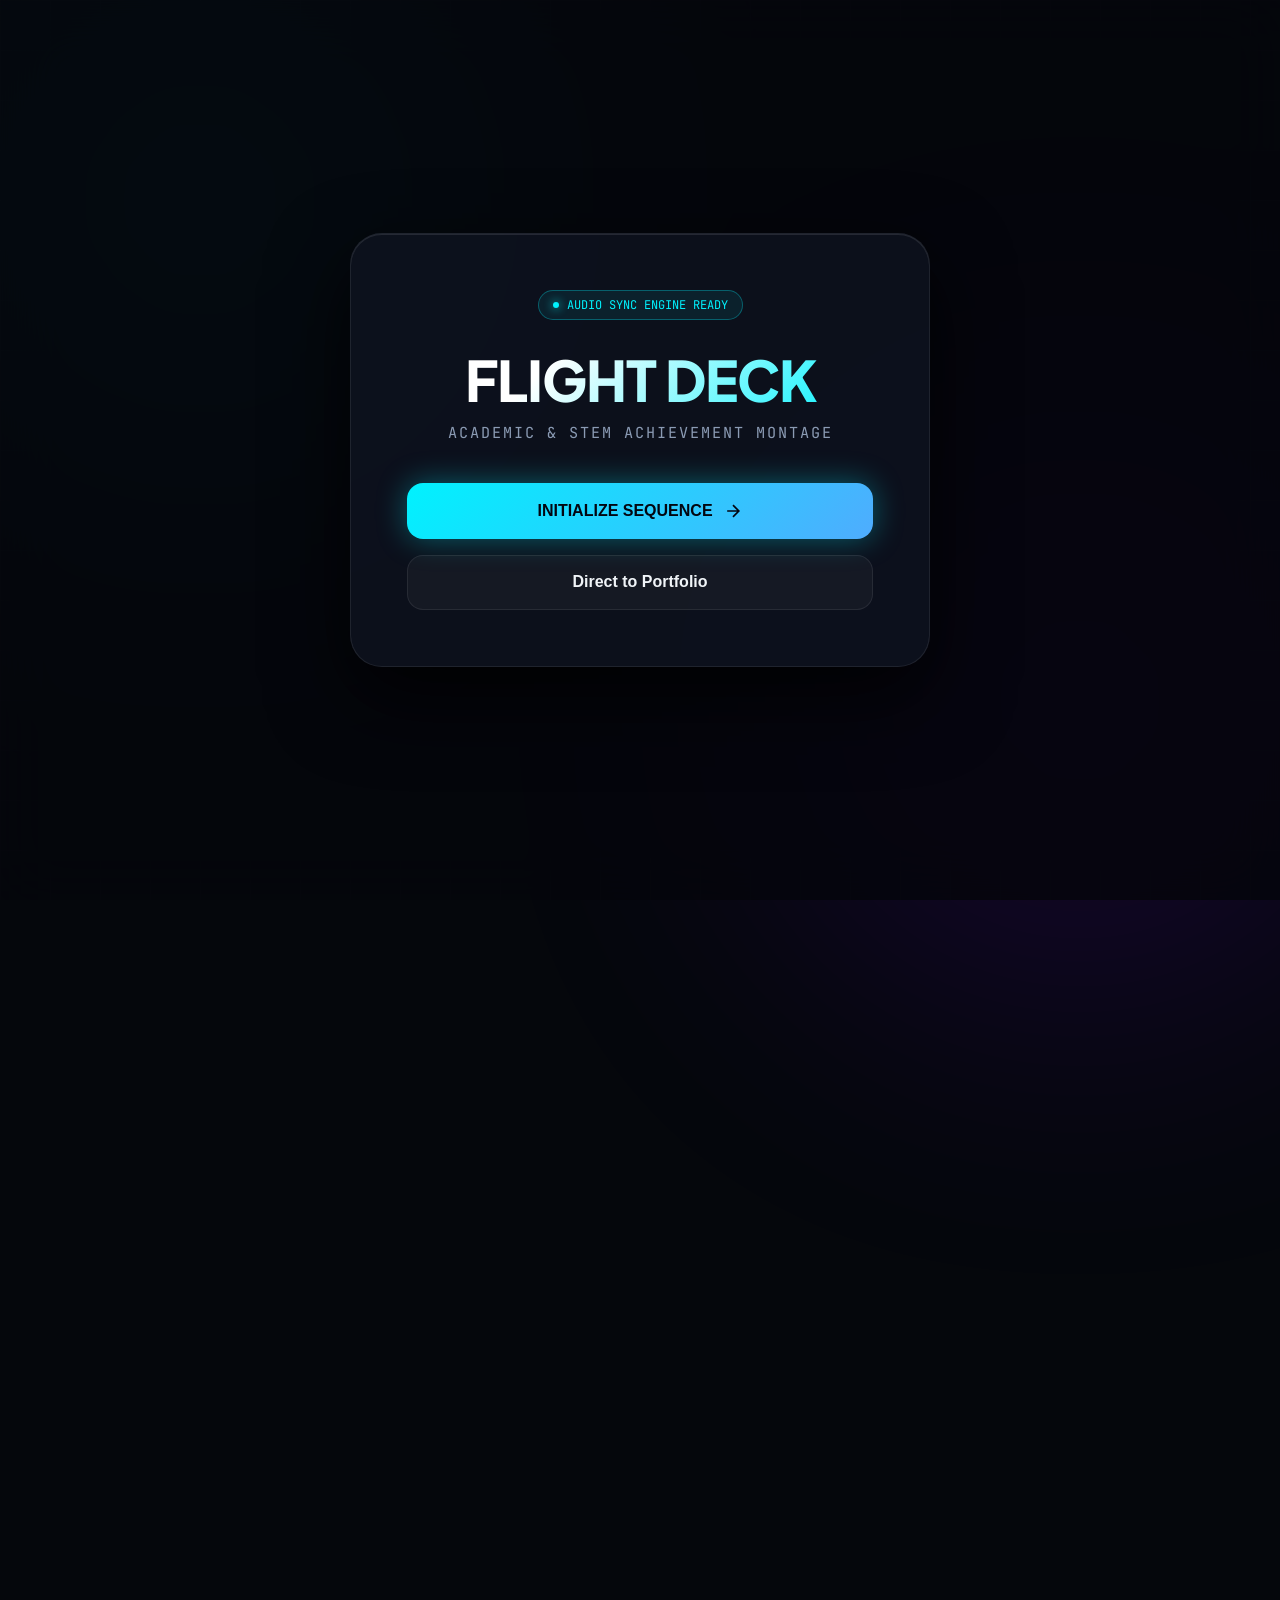
==== commit fadbef80: "Update index.html" ====
--- a/index.html
+++ b/index.html
@@ -4,7 +4,7 @@
   <meta charset="UTF-8">
   <meta name="viewport" content="width=device-width, initial-scale=1.0">
   <title>Flight Deck // Executive STEM & Academic Portfolio</title>
-  <link rel="stylesheet" href="styles.css">
+  <link rel="stylesheet" href="style.css">
   <link rel="preconnect" href="https://fonts.googleapis.com">
   <link rel="preconnect" href="https://fonts.gstatic.com" crossorigin>
   <link href="https://fonts.googleapis.com/css2?family=Plus+Jakarta+Sans:wght@300;400;600;700;800&family=JetBrains+Mono:wght@500;700&display=swap" rel="stylesheet">
--- a/style.css
+++ b/style.css
@@ -0,0 +1,679 @@
+/* ==========================================================================
+   FLIGHT DECK PORTFOLIO // EXECUTIVE DESIGN SYSTEM
+   ========================================================================== */
+
+:root {
+  --bg-dark: #05070c;
+  --bg-glass: rgba(13, 17, 28, 0.7);
+  --bg-glass-card: rgba(18, 24, 38, 0.65);
+  --accent-cyan: #00f2fe;
+  --accent-blue: #4facfe;
+  --accent-purple: #7f00ff;
+  --text-main: #f0f4f8;
+  --text-muted: #8b9bb4;
+  --border-glow: rgba(0, 242, 254, 0.3);
+  --glass-border: rgba(255, 255, 255, 0.08);
+  --font-sans: 'Plus Jakarta Sans', -apple-system, sans-serif;
+  --font-mono: 'JetBrains Mono', monospace;
+  --transition-smooth: all 0.4s cubic-bezier(0.16, 1, 0.3, 1);
+}
+
+* {
+  box-sizing: border-box;
+  margin: 0;
+  padding: 0;
+}
+
+body {
+  background-color: var(--bg-dark);
+  color: var(--text-main);
+  font-family: var(--font-sans);
+  overflow-x: hidden;
+  min-height: 100vh;
+  position: relative;
+}
+
+/* ==========================================================================
+   0. AMBIENT BACKGROUND & GRID OVERLAYS
+   ========================================================================== */
+
+.bg-grid-overlay {
+  position: fixed;
+  top: 0;
+  left: 0;
+  width: 100vw;
+  height: 100vh;
+  background-image: 
+    linear-gradient(rgba(255, 255, 255, 0.03) 1px, transparent 1px),
+    linear-gradient(90deg, rgba(255, 255, 255, 0.03) 1px, transparent 1px);
+  background-size: 50px 50px;
+  pointer-events: none;
+  z-index: 1;
+}
+
+.ambient-glow {
+  position: fixed;
+  width: 600px;
+  height: 600px;
+  border-radius: 50%;
+  filter: blur(140px);
+  opacity: 0.15;
+  pointer-events: none;
+  z-index: 1;
+}
+
+.glow-1 {
+  top: -100px;
+  left: -100px;
+  background: var(--accent-cyan);
+}
+
+.glow-2 {
+  bottom: -100px;
+  right: -100px;
+  background: var(--accent-purple);
+}
+
+/* ==========================================================================
+   1. INTRO & LAUNCH OVERLAYS
+   ========================================================================== */
+
+.fullscreen-overlay {
+  position: fixed;
+  top: 0;
+  left: 0;
+  width: 100vw;
+  height: 100vh;
+  display: flex;
+  flex-direction: column;
+  justify-content: center;
+  align-items: center;
+  z-index: 1000;
+  background: rgba(5, 7, 12, 0.85);
+  backdrop-filter: blur(30px);
+  transition: opacity 0.5s ease;
+}
+
+.intro-glass-card {
+  background: var(--bg-glass-card);
+  border: 1px solid var(--glass-border);
+  padding: 3.5rem;
+  border-radius: 32px;
+  text-align: center;
+  box-shadow: 0 30px 80px rgba(0, 0, 0, 0.8), inset 0 1px 0 rgba(255, 255, 255, 0.1);
+  max-width: 580px;
+  width: 90%;
+  position: relative;
+  z-index: 2;
+}
+
+.status-pill {
+  display: inline-flex;
+  align-items: center;
+  gap: 8px;
+  font-family: var(--font-mono);
+  font-size: 0.75rem;
+  color: var(--accent-cyan);
+  background: rgba(0, 242, 254, 0.08);
+  border: 1px solid var(--border-glow);
+  padding: 6px 14px;
+  border-radius: 20px;
+  margin-bottom: 1.5rem;
+}
+
+.pulse-dot {
+  width: 6px;
+  height: 6px;
+  background-color: var(--accent-cyan);
+  border-radius: 50%;
+  box-shadow: 0 0 10px var(--accent-cyan);
+  animation: blink 1.2s infinite;
+}
+
+@keyframes blink {
+  0%, 100% { opacity: 1; }
+  50% { opacity: 0.2; }
+}
+
+.hud-title {
+  font-size: 3.5rem;
+  font-weight: 800;
+  letter-spacing: -1px;
+  background: linear-gradient(135deg, #ffffff 30%, var(--accent-cyan) 100%);
+  -webkit-background-clip: text;
+  -webkit-text-fill-color: transparent;
+  margin-bottom: 0.5rem;
+}
+
+.hud-subtitle {
+  color: var(--text-muted);
+  font-size: 0.95rem;
+  font-family: var(--font-mono);
+  letter-spacing: 2px;
+  margin-bottom: 2.5rem;
+}
+
+.btn-group {
+  display: flex;
+  flex-direction: column;
+  gap: 1rem;
+}
+
+/* Apple-Style Buttons */
+.apple-btn {
+  display: inline-flex;
+  align-items: center;
+  justify-content: center;
+  gap: 10px;
+  background: linear-gradient(135deg, var(--accent-cyan), var(--accent-blue));
+  color: #030611;
+  font-weight: 700;
+  border: none;
+  padding: 1.1rem 2.2rem;
+  font-size: 1rem;
+  border-radius: 16px;
+  cursor: pointer;
+  box-shadow: 0 0 30px rgba(0, 242, 254, 0.35);
+  transition: var(--transition-smooth);
+}
+
+.apple-btn:hover {
+  transform: translateY(-2px) scale(1.02);
+  box-shadow: 0 0 45px rgba(0, 242, 254, 0.6);
+}
+
+.secondary-btn {
+  background: rgba(255, 255, 255, 0.04);
+  color: var(--text-main);
+  border: 1px solid var(--glass-border);
+  box-shadow: none;
+}
+
+.secondary-btn:hover {
+  background: rgba(255, 255, 255, 0.1);
+  border-color: rgba(255, 255, 255, 0.2);
+  box-shadow: 0 0 20px rgba(255, 255, 255, 0.05);
+}
+
+.micro-btn {
+  padding: 0.6rem 1.2rem;
+  font-size: 0.85rem;
+  border-radius: 10px;
+}
+
+/* Thruster Loader Animation */
+.thruster-loader {
+  text-align: center;
+}
+
+.hud-ring {
+  position: relative;
+  width: 90px;
+  height: 90px;
+  margin: 0 auto 2rem auto;
+  display: flex;
+  align-items: center;
+  justify-content: center;
+}
+
+.ring-spinner {
+  position: absolute;
+  width: 100%;
+  height: 100%;
+  border: 3px solid rgba(0, 242, 254, 0.1);
+  border-top: 3px solid var(--accent-cyan);
+  border-radius: 50%;
+  animation: spin 0.8s linear infinite;
+}
+
+.hud-core-icon {
+  font-size: 1.8rem;
+}
+
+@keyframes spin {
+  100% { transform: rotate(360deg); }
+}
+
+.launch-status {
+  font-size: 1.8rem;
+  font-weight: 800;
+  letter-spacing: 1px;
+  margin-bottom: 0.5rem;
+}
+
+.launch-sub {
+  font-family: var(--font-mono);
+  color: var(--accent-cyan);
+  font-size: 0.85rem;
+}
+
+/* ==========================================================================
+   2. MONTAGE DISPLAY ENGINE & DYNAMIC SUB-BEAT PULSE
+   ========================================================================== */
+
+#montage-screen {
+  background: #020306;
+}
+
+.hud-top-bar {
+  position: absolute;
+  top: 2.5rem;
+  left: 4rem;
+  right: 4rem;
+  display: flex;
+  justify-content: space-between;
+  align-items: center;
+  z-index: 20;
+}
+
+.hud-brand {
+  font-weight: 800;
+  font-size: 1.2rem;
+  letter-spacing: 1px;
+}
+
+.version-tag {
+  font-family: var(--font-mono);
+  font-size: 0.75rem;
+  color: var(--accent-cyan);
+  background: rgba(0, 242, 254, 0.1);
+  padding: 2px 8px;
+  border-radius: 6px;
+  margin-left: 6px;
+}
+
+.hud-status-badge {
+  font-family: var(--font-mono);
+  color: var(--accent-cyan);
+  font-size: 0.85rem;
+  background: rgba(0, 242, 254, 0.08);
+  padding: 0.6rem 1.4rem;
+  border-radius: 30px;
+  border: 1px solid var(--border-glow);
+}
+
+.montage-stage {
+  position: relative;
+  width: 90vw;
+  max-width: 1050px;
+  height: 580px;
+  display: flex;
+  justify-content: center;
+  align-items: center;
+}
+
+.cards-wrapper {
+  position: relative;
+  width: 100%;
+  height: 100%;
+}
+
+.montage-card {
+  position: absolute;
+  width: 100%;
+  height: 100%;
+  background: var(--bg-glass-card);
+  backdrop-filter: blur(20px);
+  border: 1px solid var(--glass-border);
+  border-radius: 32px;
+  display: flex;
+  overflow: hidden;
+  opacity: 0;
+  transform: scale(0.92) translateY(30px);
+  pointer-events: none;
+  transition: opacity 0.4s cubic-bezier(0.16, 1, 0.3, 1), transform 0.4s cubic-bezier(0.16, 1, 0.3, 1);
+  box-shadow: 0 30px 100px rgba(0, 0, 0, 0.9);
+}
+
+.montage-card.active {
+  opacity: 1;
+  transform: scale(1) translateY(0);
+  pointer-events: auto;
+  border-color: var(--border-glow);
+  box-shadow: 0 0 50px rgba(0, 242, 254, 0.15), 0 30px 100px rgba(0, 0, 0, 0.9);
+}
+
+/* Sub-Beat Pulse FX Animation */
+.montage-card.beat-pulse {
+  animation: pulseSnap 0.18s cubic-bezier(0.17, 0.67, 0.83, 0.67);
+}
+
+@keyframes pulseSnap {
+  0% {
+    transform: scale(1);
+    filter: brightness(1);
+  }
+  50% {
+    transform: scale(1.04);
+    filter: brightness(1.4) drop-shadow(0 0 35px rgba(0, 242, 254, 0.8));
+  }
+  100% {
+    transform: scale(1);
+    filter: brightness(1);
+  }
+}
+
+.montage-media {
+  flex: 1.2;
+  position: relative;
+  overflow: hidden;
+}
+
+.montage-media img {
+  width: 100%;
+  height: 100%;
+  object-fit: cover;
+}
+
+.montage-details {
+  flex: 1;
+  padding: 4rem 3.5rem;
+  display: flex;
+  flex-direction: column;
+  justify-content: center;
+  background: linear-gradient(90deg, rgba(13, 17, 28, 0.95) 0%, rgba(18, 24, 38, 0.8) 100%);
+}
+
+.hud-tag {
+  font-family: var(--font-mono);
+  color: var(--accent-cyan);
+  font-size: 0.8rem;
+  letter-spacing: 1.5px;
+  margin-bottom: 1rem;
+}
+
+.montage-title {
+  font-size: 2.4rem;
+  font-weight: 800;
+  margin-bottom: 1.2rem;
+  line-height: 1.15;
+}
+
+.montage-desc {
+  color: var(--text-muted);
+  font-size: 1.05rem;
+  line-height: 1.6;
+}
+
+/* ==========================================================================
+   3. MAIN CONTENT / HOMEPAGE PORTFOLIO
+   ========================================================================== */
+
+#main-content {
+  position: relative;
+  z-index: 2;
+  opacity: 0;
+  transition: opacity 0.8s ease;
+  max-width: 1200px;
+  margin: 0 auto;
+  padding: 2rem 2rem 6rem 2rem;
+}
+
+.app-nav {
+  display: flex;
+  justify-content: space-between;
+  align-items: center;
+  padding: 1.5rem 0 4rem 0;
+  border-bottom: 1px solid var(--glass-border);
+  margin-bottom: 4rem;
+}
+
+.nav-logo {
+  font-weight: 800;
+  font-size: 1.3rem;
+  letter-spacing: 1px;
+}
+
+.profile-hero {
+  text-align: center;
+  max-width: 800px;
+  margin: 0 auto 6rem auto;
+}
+
+.hero-badge {
+  display: inline-block;
+  font-family: var(--font-mono);
+  font-size: 0.8rem;
+  color: var(--accent-cyan);
+  background: rgba(0, 242, 254, 0.08);
+  border: 1px solid var(--border-glow);
+  padding: 6px 16px;
+  border-radius: 20px;
+  margin-bottom: 1.5rem;
+}
+
+.profile-hero h1 {
+  font-size: 3.5rem;
+  font-weight: 800;
+  line-height: 1.1;
+  margin-bottom: 1.5rem;
+  background: linear-gradient(135deg, #ffffff 40%, var(--text-muted) 100%);
+  -webkit-background-clip: text;
+  -webkit-text-fill-color: transparent;
+}
+
+.profile-hero p {
+  color: var(--text-muted);
+  font-size: 1.2rem;
+  line-height: 1.7;
+}
+
+.content-section {
+  margin-bottom: 6rem;
+}
+
+.section-title-wrap {
+  margin-bottom: 2.5rem;
+}
+
+.section-tag {
+  font-family: var(--font-mono);
+  color: var(--accent-cyan);
+  font-size: 0.8rem;
+  letter-spacing: 2px;
+}
+
+.section-title {
+  font-size: 2.2rem;
+  font-weight: 800;
+  margin-top: 0.4rem;
+}
+
+.grid-layout {
+  display: grid;
+  grid-template-columns: repeat(auto-fit, minmax(340px, 1fr));
+  gap: 2rem;
+}
+
+.award-card-item {
+  background: var(--bg-glass-card);
+  backdrop-filter: blur(16px);
+  border: 1px solid var(--glass-border);
+  border-radius: 24px;
+  overflow: hidden;
+  transition: var(--transition-smooth);
+}
+
+.award-card-item:hover {
+  transform: translateY(-8px);
+  border-color: var(--border-glow);
+  box-shadow: 0 20px 40px rgba(0, 242, 254, 0.12);
+}
+
+.award-img-wrap {
+  width: 100%;
+  height: 220px;
+  overflow: hidden;
+}
+
+.award-img-wrap img {
+  width: 100%;
+  height: 100%;
+  object-fit: cover;
+  transition: var(--transition-smooth);
+}
+
+.award-card-item:hover .award-img-wrap img {
+  transform: scale(1.06);
+}
+
+.award-card-body {
+  padding: 1.8rem;
+}
+
+.badge-highlight {
+  display: inline-block;
+  font-family: var(--font-mono);
+  font-size: 0.7rem;
+  color: var(--accent-cyan);
+  background: rgba(0, 242, 254, 0.08);
+  padding: 4px 10px;
+  border-radius: 8px;
+  margin-bottom: 0.8rem;
+}
+
+.award-card-body h3 {
+  font-size: 1.3rem;
+  font-weight: 700;
+  margin-bottom: 0.6rem;
+}
+
+.award-card-body p {
+  color: var(--text-muted);
+  font-size: 0.95rem;
+  line-height: 1.6;
+}
+
+/* ==========================================================================
+   4. ADMIN DASHBOARD MODAL
+   ========================================================================== */
+
+.modal-overlay {
+  position: fixed;
+  top: 0;
+  left: 0;
+  width: 100vw;
+  height: 100vh;
+  background: rgba(2, 3, 6, 0.85);
+  backdrop-filter: blur(20px);
+  display: none;
+  justify-content: center;
+  align-items: center;
+  z-index: 2000;
+}
+
+.modal-overlay.active {
+  display: flex;
+}
+
+.admin-card {
+  background: var(--bg-glass-card);
+  border: 1px solid var(--border-glow);
+  border-radius: 28px;
+  width: 90vw;
+  max-width: 650px;
+  max-height: 85vh;
+  overflow-y: auto;
+  padding: 3rem;
+  box-shadow: 0 30px 80px rgba(0, 0, 0, 0.9);
+}
+
+.admin-header {
+  display: flex;
+  justify-content: space-between;
+  align-items: center;
+  margin-bottom: 2rem;
+}
+
+.close-btn {
+  background: none;
+  border: none;
+  color: var(--text-muted);
+  font-size: 2rem;
+  cursor: pointer;
+  transition: var(--transition-smooth);
+}
+
+.close-btn:hover {
+  color: #fff;
+}
+
+.form-group {
+  margin-bottom: 1.2rem;
+}
+
+.form-group label {
+  display: block;
+  font-size: 0.85rem;
+  color: var(--text-muted);
+  margin-bottom: 0.5rem;
+}
+
+.form-group input,
+.form-group textarea {
+  width: 100%;
+  background: rgba(255, 255, 255, 0.04);
+  border: 1px solid var(--glass-border);
+  border-radius: 12px;
+  padding: 0.9rem;
+  color: var(--text-main);
+  font-family: var(--font-sans);
+  font-size: 0.95rem;
+}
+
+.form-group input:focus,
+.form-group textarea:focus {
+  outline: none;
+  border-color: var(--accent-cyan);
+}
+
+.divider {
+  border: none;
+  border-top: 1px solid var(--glass-border);
+  margin: 2rem 0;
+}
+
+.admin-list {
+  margin-bottom: 2rem;
+}
+
+.admin-item-row {
+  display: flex;
+  justify-content: space-between;
+  align-items: center;
+  padding: 1rem;
+  background: rgba(255, 255, 255, 0.02);
+  border: 1px solid var(--glass-border);
+  border-radius: 12px;
+  margin-bottom: 0.6rem;
+}
+
+.full-btn {
+  width: 100%;
+  margin-top: 0.5rem;
+}
+
+.danger-btn {
+  width: 100%;
+  background: rgba(255, 59, 48, 0.15);
+  color: #ff453a;
+  border: 1px solid rgba(255, 59, 48, 0.3);
+  padding: 0.9rem;
+  border-radius: 12px;
+  font-weight: 700;
+  cursor: pointer;
+  margin-top: 1.5rem;
+}
+
+.danger-btn:hover {
+  background: rgba(255, 59, 48, 0.25);
+}
+
+/* Mobile Responsive Adjustments */
+@media (max-width: 768px) {
+  .montage-card { flex-direction: column; }
+  .montage-stage { height: 600px; }
+  .montage-details { padding: 2rem; }
+  .hud-title { font-size: 2.5rem; }
+  .profile-hero h1 { font-size: 2.5rem; }
+}
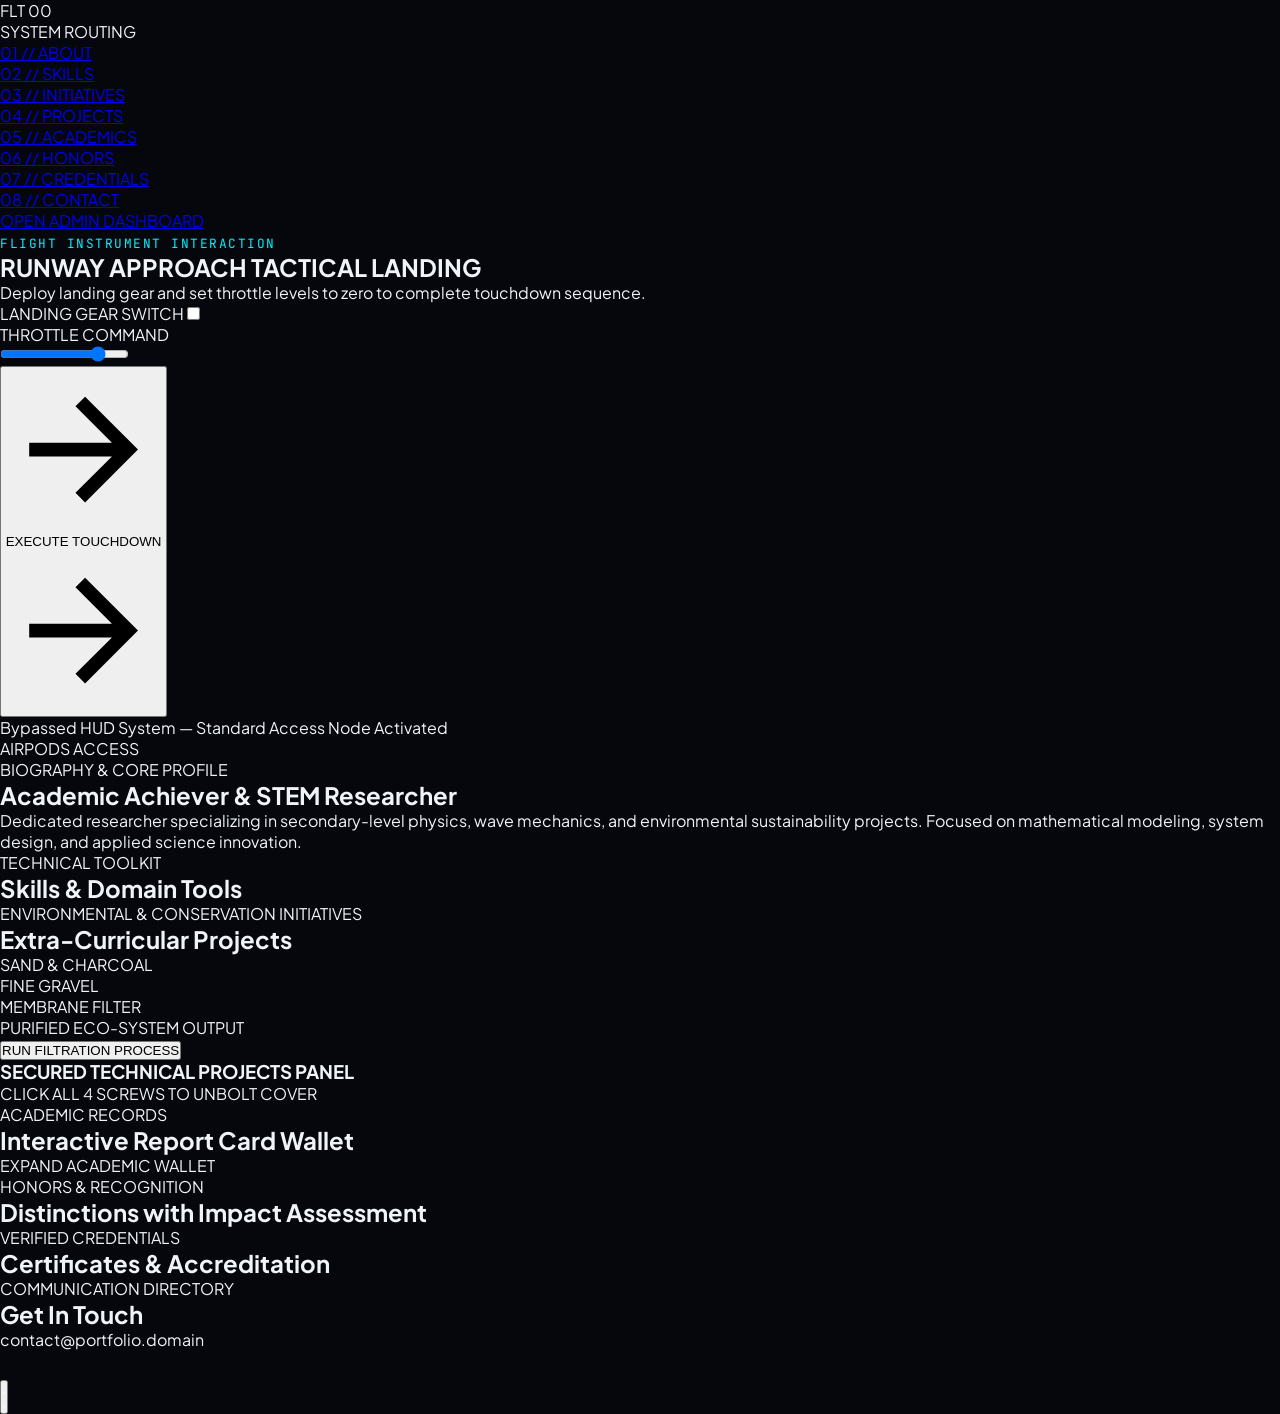
==== commit c19d220c: "Update index.html" ====
--- a/index.html
+++ b/index.html
@@ -3,144 +3,232 @@
 <head>
   <meta charset="UTF-8">
   <meta name="viewport" content="width=device-width, initial-scale=1.0">
-  <title>Flight Deck // Executive STEM & Academic Portfolio</title>
+  <title>Aviation-Tech Academic & STEM Portfolio</title>
   <link rel="stylesheet" href="style.css">
   <link rel="preconnect" href="https://fonts.googleapis.com">
   <link rel="preconnect" href="https://fonts.gstatic.com" crossorigin>
-  <link href="https://fonts.googleapis.com/css2?family=Plus+Jakarta+Sans:wght@300;400;600;700;800&family=JetBrains+Mono:wght@500;700&display=swap" rel="stylesheet">
+  <link href="https://fonts.googleapis.com/css2?family=JetBrains+Mono:wght@400;600;800&family=Plus+Jakarta+Sans:wght@400;600;700;800&display=swap" rel="stylesheet">
 </head>
 <body>
 
-  <!-- Audio Element -->
-  <audio id="redemption-audio" preload="auto">
-    <source src="redemption.mp3" type="audio/mpeg">
-  </audio>
-
-  <!-- Ambient Dynamic Grid Background -->
-  <div class="bg-grid-overlay"></div>
-  <div class="ambient-glow glow-1"></div>
-  <div class="ambient-glow glow-2"></div>
-
-  <!-- 1. INTRO / START SCREEN -->
-  <div id="intro-screen" class="fullscreen-overlay">
-    <div class="intro-glass-card">
-      <div class="status-pill"><span class="pulse-dot"></span> AUDIO SYNC ENGINE READY</div>
-      <h1 class="hud-title">FLIGHT DECK</h1>
-      <p class="hud-subtitle">ACADEMIC & STEM ACHIEVEMENT MONTAGE</p>
-      
-      <div class="btn-group">
-        <button id="takeoff-btn" class="apple-btn glow-btn">
-          <span>INITIALIZE SEQUENCE</span>
-          <svg width="20" height="20" viewBox="0 0 24 24" fill="none" stroke="currentColor" stroke-width="2"><path d="M5 12h14M12 5l7 7-7 7"/></svg>
+  <!-- Background Animated Canvas Overlay -->
+  <div class="background-container"></div>
+
+  <!-- HUD Custom Scrollbar Tracker -->
+  <aside class="hud-scroll-tracker">
+    <div class="hud-alt-scale">
+      <div id="alt-indicator" class="alt-indicator">FLT 00</div>
+    </div>
+    <div class="hud-nav-dots">
+      <a href="#cockpit-landing" class="dot active" data-section="cockpit-landing" title="Landing Control"></a>
+      <a href="#about-me" class="dot" data-section="about-me" title="About Me"></a>
+      <a href="#skills" class="dot" data-section="skills" title="Skills & Matrix"></a>
+      <a href="#extracurriculars" class="dot" data-section="extracurriculars" title="Extra-Curriculars"></a>
+      <a href="#projects" class="dot" data-section="projects" title="Projects"></a>
+      <a href="#academics" class="dot" data-section="academics" title="Report Cards"></a>
+      <a href="#achievements" class="dot" data-section="achievements" title="Achievements"></a>
+      <a href="#certificates" class="dot" data-section="certificates" title="Certificates"></a>
+      <a href="#contact" class="dot" data-section="contact" title="Contact"></a>
+    </div>
+  </aside>
+
+  <!-- Flight HUD Control Drawer -->
+  <nav class="flight-hud-menu">
+    <div class="hud-header">SYSTEM ROUTING</div>
+    <ul>
+      <li><a href="#about-me">01 // ABOUT</a></li>
+      <li><a href="#skills">02 // SKILLS</a></li>
+      <li><a href="#extracurriculars">03 // INITIATIVES</a></li>
+      <li><a href="#projects">04 // PROJECTS</a></li>
+      <li><a href="#academics">05 // ACADEMICS</a></li>
+      <li><a href="#achievements">06 // HONORS</a></li>
+      <li><a href="#certificates">07 // CREDENTIALS</a></li>
+      <li><a href="#contact">08 // CONTACT</a></li>
+    </ul>
+    <a href="admin.html" target="_blank" class="admin-link-btn">OPEN ADMIN DASHBOARD</a>
+  </nav>
+
+  <!-- Main Scroll Container -->
+  <div class="viewport-wrapper">
+
+    <!-- SECTION 1: COCKPIT LANDING INTERACTIVE INTRO -->
+    <section id="cockpit-landing" class="portfolio-section cockpit-view">
+      <div class="cockpit-frame">
+        <div class="hud-overlay-text">
+          <span class="hud-tag">FLIGHT INSTRUMENT INTERACTION</span>
+          <h1>RUNWAY APPROACH TACTICAL LANDING</h1>
+          <p>Deploy landing gear and set throttle levels to zero to complete touchdown sequence.</p>
+        </div>
+
+        <div class="cockpit-controls">
+          <div class="control-box">
+            <span class="control-label">LANDING GEAR SWITCH</span>
+            <label class="switch">
+              <input class="chk" type="checkbox" id="gear-switch">
+              <span class="slider"></span>
+            </label>
+          </div>
+
+          <div class="control-box">
+            <span class="control-label">THROTTLE COMMAND</span>
+            <div class="slider-wrapper">
+              <input type="range" class="slider-input slider-gradient-1" id="throttle-slider" min="0" max="100" value="80">
+            </div>
+          </div>
+        </div>
+
+        <button id="land-plane-btn" class="animated-button">
+          <svg viewBox="0 0 24 24" class="arr-2" xmlns="http://www.w3.org/2000/svg">
+            <path d="M16.1716 10.9999L10.8076 5.63589L12.2218 4.22168L20 11.9999L12.2218 19.778L10.8076 18.3638L16.1716 12.9999H4V10.9999H16.1716Z"></path>
+          </svg>
+          <span class="text">EXECUTE TOUCHDOWN</span>
+          <span class="circle"></span>
+          <svg viewBox="0 0 24 24" class="arr-1" xmlns="http://www.w3.org/2000/svg">
+            <path d="M16.1716 10.9999L10.8076 5.63589L12.2218 4.22168L20 11.9999L12.2218 19.778L10.8076 18.3638L16.1716 12.9999H4V10.9999H16.1716Z"></path>
+          </svg>
         </button>
-        <button id="skip-intro-btn" class="apple-btn secondary-btn">Direct to Portfolio</button>
-      </div>
-    </div>
-  </div>
-
-  <!-- 2. THRUSTER LAUNCH SCREEN (EXTENDED INTRO 0s -> 12.26s) -->
-  <div id="launch-animation-screen" class="fullscreen-overlay" style="display: none;">
-    <div class="thruster-loader">
-      <div class="hud-ring">
-        <div class="ring-spinner"></div>
-        <div class="hud-core-icon">⚡</div>
-      </div>
-      <div class="launch-text-wrap">
-        <h2 class="launch-status">WARPING TO FREQUENCY</h2>
-        <p class="launch-sub">SYNCHRONIZING SUB-BEAT DROP // 12.26s</p>
-      </div>
-    </div>
-  </div>
-
-  <!-- 3. BEAT-SYNC MONTAGE SCREEN (12.26s -> 32.02s) -->
-  <div id="montage-screen" class="fullscreen-overlay" style="display: none;">
-    <div class="hud-top-bar">
-      <div class="hud-brand">FLIGHT DECK <span class="version-tag">v2.4</span></div>
-      <div id="montage-counter" class="hud-status-badge">BEAT SYNC ACTIVE // 01/06</div>
-      <button id="exit-montage-btn" class="apple-btn micro-btn secondary-btn">Exit Experience</button>
-    </div>
-
-    <div class="montage-stage">
-      <div id="montage-container" class="cards-wrapper">
-        <!-- Dynamic Cards Injected via script.js -->
-      </div>
-    </div>
-  </div>
-
-  <!-- 4. MAIN HOMEPAGE CONTENT -->
-  <main id="main-content">
-    <header class="app-nav">
-      <div class="nav-logo">FLIGHT DECK</div>
-      <div class="nav-actions">
-        <button id="open-admin-btn" class="apple-btn micro-btn secondary-btn">Manage Records</button>
-      </div>
-    </header>
-
-    <section class="profile-hero">
-      <div class="hero-badge">ACADEMIC & STEM PROFILE</div>
-      <h1 id="about-name-display">Academic Achiever & STEM Researcher</h1>
-      <p id="about-bio-display">Dedicated student focusing on secondary-level mathematics, physics wave dynamics, and biological conservation.</p>
-    </section>
-
-    <!-- Honors Section -->
-    <section class="content-section">
-      <div class="section-title-wrap">
-        <div>
-          <span class="section-tag">DISTINCTIONS</span>
-          <h2 class="section-title">Institutional Honors</h2>
-        </div>
-      </div>
-      <div id="awards-6-container" class="grid-layout"></div>
-    </section>
-
-    <!-- STEM Research Section -->
-    <section class="content-section">
-      <div class="section-title-wrap">
-        <div>
-          <span class="section-tag">RESEARCH & INITIATIVES</span>
-          <h2 class="section-title">STEM Projects</h2>
-        </div>
-      </div>
-      <div id="stem-projects-container" class="grid-layout"></div>
-    </section>
-  </main>
-
-  <!-- 5. ADMIN MODAL -->
-  <div id="admin-modal" class="modal-overlay">
-    <div class="admin-card">
-      <div class="admin-header">
-        <h2>Portfolio Control Center</h2>
-        <button id="close-admin-btn" class="close-btn">&times;</button>
-      </div>
-
-      <form id="admin-form">
-        <div class="form-group">
-          <label>Profile Headline</label>
-          <input type="text" id="input-profile-title" required>
-        </div>
-        <div class="form-group">
-          <label>Biography Summary</label>
-          <textarea id="input-profile-bio" rows="3" required></textarea>
-        </div>
-        <button type="submit" class="apple-btn full-btn">Update Profile</button>
-      </form>
-
-      <hr class="divider">
-
-      <h3>Manage Achievements</h3>
-      <div id="admin-awards-list" class="admin-list"></div>
-
-      <div class="add-award-box">
-        <h4>Add Distinction</h4>
-        <div class="form-group"><input type="text" id="input-award-title" placeholder="Title"></div>
-        <div class="form-group"><input type="text" id="input-award-tag" placeholder="Category Tag (e.g. MATHEMATICS)"></div>
-        <div class="form-group"><textarea id="input-award-desc" placeholder="Description" rows="2"></textarea></div>
-        <div class="form-group"><input type="text" id="input-award-img" placeholder="Image URL"></div>
-        <button type="button" id="add-award-btn" class="apple-btn full-btn">Add Achievement</button>
-      </div>
-
-      <button type="button" id="reset-default-btn" class="danger-btn">Reset Defaults</button>
-    </div>
+
+        <!-- Airpod Fallback Container -->
+        <div id="airpod-fallback" class="airpod-container hidden">
+          <p class="fallback-note">Bypassed HUD System — Standard Access Node Activated</p>
+          <div class="card" id="airpod-case">
+            <div class="lc cavity"></div>
+            <div class="lc line"></div>
+            <div class="led"></div>
+            <div class="text">AIRPODS ACCESS</div>
+          </div>
+        </div>
+      </div>
+    </section>
+
+    <!-- SECTION 2: ABOUT ME -->
+    <section id="about-me" class="portfolio-section">
+      <div class="section-card">
+        <span class="badge">BIOGRAPHY & CORE PROFILE</span>
+        <h2 id="about-title">Academic Achiever & STEM Researcher</h2>
+        <p id="about-bio" class="section-desc">
+          Dedicated researcher specializing in secondary-level physics, wave mechanics, and environmental sustainability projects. Focused on mathematical modeling, system design, and applied science innovation.
+        </p>
+      </div>
+    </section>
+
+    <!-- SECTION 3: SKILLS -->
+    <section id="skills" class="portfolio-section">
+      <div class="section-card">
+        <span class="badge">TECHNICAL TOOLKIT</span>
+        <h2>Skills & Domain Tools</h2>
+        <div class="skills-matrix" id="skills-matrix-container">
+          <!-- Dynamic Skill Elements Injected via Script -->
+        </div>
+      </div>
+    </section>
+
+    <!-- SECTION 4: EXTRA-CURRICULARS (WATER FILTER ANIMATION) -->
+    <section id="extracurriculars" class="portfolio-section">
+      <div class="section-card water-filter-card">
+        <span class="badge">ENVIRONMENTAL & CONSERVATION INITIATIVES</span>
+        <h2>Extra-Curricular Projects</h2>
+        
+        <!-- Water Filter Graphic Canvas Container -->
+        <div class="water-filter-stage">
+          <div class="filter-chamber">
+            <div class="water-droplet murky" id="water-drop"></div>
+            <div class="filter-layer layer-sand">SAND & CHARCOAL</div>
+            <div class="filter-layer layer-gravel">FINE GRAVEL</div>
+            <div class="filter-layer layer-membrane">MEMBRANE FILTER</div>
+            <div class="clean-reservoir" id="clean-reservoir">PURIFIED ECO-SYSTEM OUTPUT</div>
+          </div>
+          <button id="trigger-filter-btn" class="animated-button">
+            <span class="text">RUN FILTRATION PROCESS</span>
+            <span class="circle"></span>
+          </button>
+        </div>
+
+        <div class="initiative-content" id="extracurriculars-list">
+          <!-- Dynamic Content -->
+        </div>
+      </div>
+    </section>
+
+    <!-- SECTION 5: PROJECTS (UNSCREWABLE ACCESS PANEL) -->
+    <section id="projects" class="portfolio-section">
+      <div class="panel-container" id="projects-panel">
+        <div class="panel-cover" id="panel-cover">
+          <div class="screw screw-tl" data-screw="1"></div>
+          <div class="screw screw-tr" data-screw="2"></div>
+          <div class="screw screw-bl" data-screw="3"></div>
+          <div class="screw screw-br" data-screw="4"></div>
+          <div class="cover-text">
+            <h3>SECURED TECHNICAL PROJECTS PANEL</h3>
+            <p>CLICK ALL 4 SCREWS TO UNBOLT COVER</p>
+          </div>
+        </div>
+        <div class="panel-contents" id="projects-list">
+          <!-- Hidden Projects revealed after unscrewing -->
+        </div>
+      </div>
+    </section>
+
+    <!-- SECTION 6: REPORT CARDS / ACADEMICS (CREDIT CARD WALLET) -->
+    <section id="academics" class="portfolio-section">
+      <div class="section-card">
+        <span class="badge">ACADEMIC RECORDS</span>
+        <h2>Interactive Report Card Wallet</h2>
+        <div class="wallet-container" id="wallet">
+          <div class="wallet-cover" id="wallet-toggle">
+            <span>EXPAND ACADEMIC WALLET</span>
+          </div>
+          <div class="wallet-cards" id="wallet-cards-container">
+            <!-- Dynamic Credit-Card Style Report Cards Injected -->
+          </div>
+        </div>
+      </div>
+    </section>
+
+    <!-- SECTION 7: ACHIEVEMENTS / AWARDS (WITH IMPACT METRICS) -->
+    <section id="achievements" class="portfolio-section">
+      <div class="section-card">
+        <span class="badge">HONORS & RECOGNITION</span>
+        <h2>Distinctions with Impact Assessment</h2>
+        <div class="achievements-grid" id="achievements-list">
+          <!-- Dynamic Content -->
+        </div>
+      </div>
+    </section>
+
+    <!-- SECTION 8: CERTIFICATES -->
+    <section id="certificates" class="portfolio-section">
+      <div class="section-card">
+        <span class="badge">VERIFIED CREDENTIALS</span>
+        <h2>Certificates & Accreditation</h2>
+        <div class="certificates-grid" id="certificates-list">
+          <!-- Dynamic Content -->
+        </div>
+      </div>
+    </section>
+
+    <!-- SECTION 9: CONTACT ME & TOP RETURN BUTTON -->
+    <section id="contact" class="portfolio-section">
+      <div class="section-card text-center">
+        <span class="badge">COMMUNICATION DIRECTORY</span>
+        <h2>Get In Touch</h2>
+        <p id="contact-email">contact@portfolio.domain</p>
+        
+        <div class="styled-wrapper" style="margin-top: 30px;">
+          <button class="button" id="back-to-top-btn" title="Back to Flight Deck Top">
+            <div class="button-box">
+              <span class="button-elem">
+                <svg viewBox="0 0 24 24" class="arrow-icon"><path fill="#ffffff" d="M12 4l-8 8 1.41 1.41L11 7.83V20h2V7.83l5.59 5.59L20 12z"></path></svg>
+              </span>
+              <span class="button-elem">
+                <svg viewBox="0 0 24 24" class="arrow-icon"><path fill="#ffffff" d="M12 4l-8 8 1.41 1.41L11 7.83V20h2V7.83l5.59 5.59L20 12z"></path></svg>
+              </span>
+            </div>
+          </button>
+        </div>
+      </div>
+    </section>
+
   </div>
 
   <script src="script.js"></script>
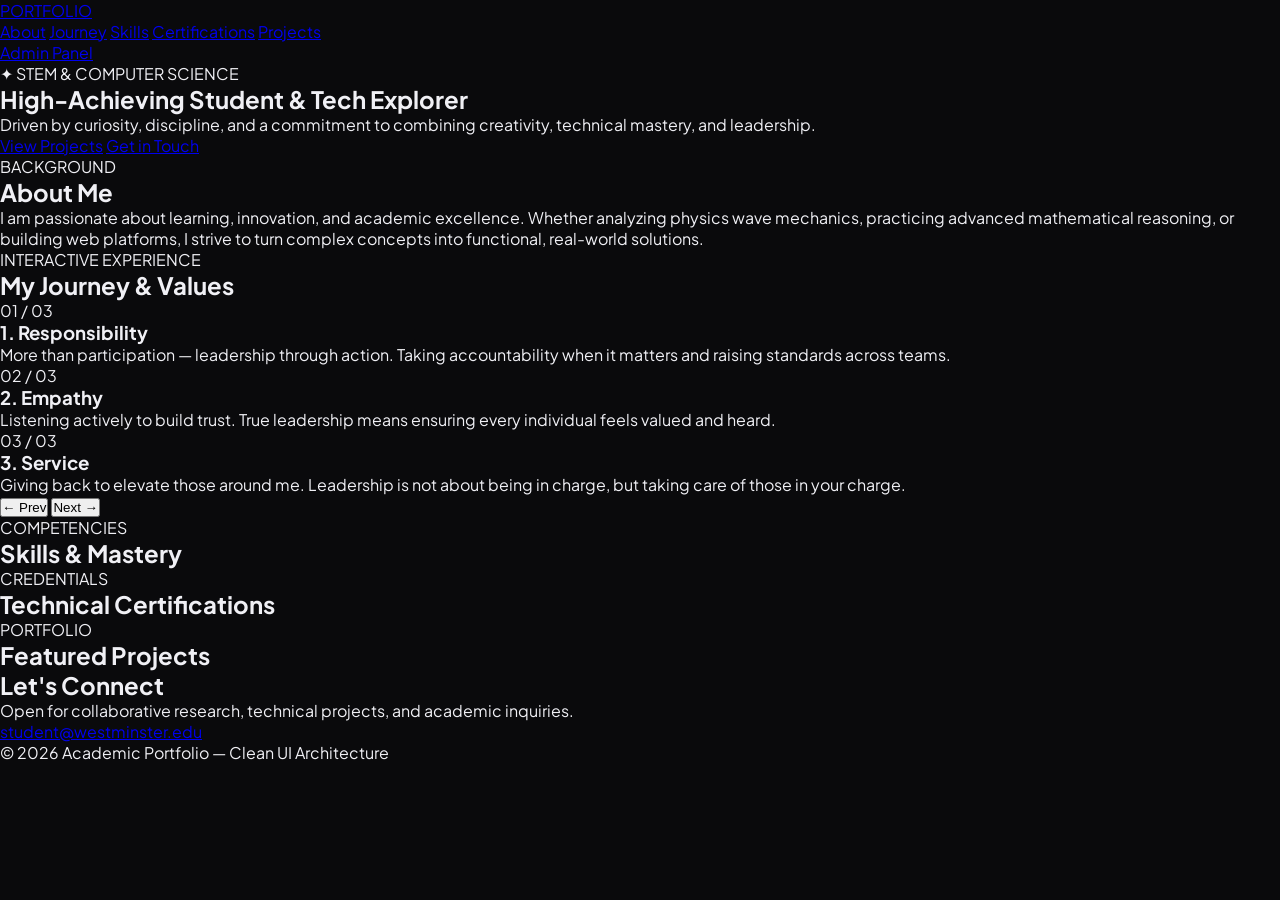
==== commit b58e2e0d: "Update index.html" ====
--- a/index.html
+++ b/index.html
@@ -3,233 +3,140 @@
 <head>
   <meta charset="UTF-8">
   <meta name="viewport" content="width=device-width, initial-scale=1.0">
-  <title>Aviation-Tech Academic & STEM Portfolio</title>
+  <title>Portfolio — Clean & Minimal</title>
   <link rel="stylesheet" href="style.css">
   <link rel="preconnect" href="https://fonts.googleapis.com">
   <link rel="preconnect" href="https://fonts.gstatic.com" crossorigin>
-  <link href="https://fonts.googleapis.com/css2?family=JetBrains+Mono:wght@400;600;800&family=Plus+Jakarta+Sans:wght@400;600;700;800&display=swap" rel="stylesheet">
+  <link href="https://fonts.googleapis.com/css2?family=Plus+Jakarta+Sans:wght@300;400;500;600;700;800&family=JetBrains+Mono:wght@400;500&display=swap" rel="stylesheet">
 </head>
 <body>
 
-  <!-- Background Animated Canvas Overlay -->
-  <div class="background-container"></div>
+  <!-- Header Navigation Bar -->
+  <header class="navbar">
+    <div class="nav-container">
+      <a href="#" class="nav-brand">PORTFOLIO</a>
+      <nav class="nav-links">
+        <a href="#about">About</a>
+        <a href="#journey">Journey</a>
+        <a href="#skills">Skills</a>
+        <a href="#certifications">Certifications</a>
+        <a href="#projects">Projects</a>
+      </nav>
+      <a href="admin.html" class="nav-admin-btn">Admin Panel</a>
+    </div>
+  </header>
 
-  <!-- HUD Custom Scrollbar Tracker -->
-  <aside class="hud-scroll-tracker">
-    <div class="hud-alt-scale">
-      <div id="alt-indicator" class="alt-indicator">FLT 00</div>
-    </div>
-    <div class="hud-nav-dots">
-      <a href="#cockpit-landing" class="dot active" data-section="cockpit-landing" title="Landing Control"></a>
-      <a href="#about-me" class="dot" data-section="about-me" title="About Me"></a>
-      <a href="#skills" class="dot" data-section="skills" title="Skills & Matrix"></a>
-      <a href="#extracurriculars" class="dot" data-section="extracurriculars" title="Extra-Curriculars"></a>
-      <a href="#projects" class="dot" data-section="projects" title="Projects"></a>
-      <a href="#academics" class="dot" data-section="academics" title="Report Cards"></a>
-      <a href="#achievements" class="dot" data-section="achievements" title="Achievements"></a>
-      <a href="#certificates" class="dot" data-section="certificates" title="Certificates"></a>
-      <a href="#contact" class="dot" data-section="contact" title="Contact"></a>
-    </div>
-  </aside>
+  <main class="main-wrapper">
 
-  <!-- Flight HUD Control Drawer -->
-  <nav class="flight-hud-menu">
-    <div class="hud-header">SYSTEM ROUTING</div>
-    <ul>
-      <li><a href="#about-me">01 // ABOUT</a></li>
-      <li><a href="#skills">02 // SKILLS</a></li>
-      <li><a href="#extracurriculars">03 // INITIATIVES</a></li>
-      <li><a href="#projects">04 // PROJECTS</a></li>
-      <li><a href="#academics">05 // ACADEMICS</a></li>
-      <li><a href="#achievements">06 // HONORS</a></li>
-      <li><a href="#certificates">07 // CREDENTIALS</a></li>
-      <li><a href="#contact">08 // CONTACT</a></li>
-    </ul>
-    <a href="admin.html" target="_blank" class="admin-link-btn">OPEN ADMIN DASHBOARD</a>
-  </nav>
+    <!-- Hero Section -->
+    <section id="hero" class="hero-section">
+      <div class="hero-badge">✦ STEM & COMPUTER SCIENCE</div>
+      <h1 class="hero-title" id="dyn-name">High-Achieving Student & Tech Explorer</h1>
+      <p class="hero-subtitle" id="dyn-headline">
+        Driven by curiosity, discipline, and a commitment to combining creativity, technical mastery, and leadership.
+      </p>
+      <div class="hero-cta">
+        <a href="#projects" class="btn btn-primary">View Projects</a>
+        <a href="#contact" class="btn btn-secondary">Get in Touch</a>
+      </div>
+    </section>
 
-  <!-- Main Scroll Container -->
-  <div class="viewport-wrapper">
+    <!-- About Me Section -->
+    <section id="about" class="content-section">
+      <div class="section-header">
+        <span class="subtext">BACKGROUND</span>
+        <h2>About Me</h2>
+      </div>
+      <div class="glass-card bio-card">
+        <p id="dyn-bio">
+          I am passionate about learning, innovation, and academic excellence. Whether analyzing physics wave mechanics, practicing advanced mathematical reasoning, or building web platforms, I strive to turn complex concepts into functional, real-world solutions.
+        </p>
+      </div>
+    </section>
 
-    <!-- SECTION 1: COCKPIT LANDING INTERACTIVE INTRO -->
-    <section id="cockpit-landing" class="portfolio-section cockpit-view">
-      <div class="cockpit-frame">
-        <div class="hud-overlay-text">
-          <span class="hud-tag">FLIGHT INSTRUMENT INTERACTION</span>
-          <h1>RUNWAY APPROACH TACTICAL LANDING</h1>
-          <p>Deploy landing gear and set throttle levels to zero to complete touchdown sequence.</p>
-        </div>
-
-        <div class="cockpit-controls">
-          <div class="control-box">
-            <span class="control-label">LANDING GEAR SWITCH</span>
-            <label class="switch">
-              <input class="chk" type="checkbox" id="gear-switch">
-              <span class="slider"></span>
-            </label>
+    <!-- Interactive 3D Journey Flip-Book -->
+    <section id="journey" class="content-section">
+      <div class="section-header">
+        <span class="subtext">INTERACTIVE EXPERIENCE</span>
+        <h2>My Journey & Values</h2>
+      </div>
+      
+      <div class="flipbook-wrapper">
+        <div class="flipbook" id="flipbook">
+          <!-- Page 1 -->
+          <div class="page active" data-page="1">
+            <span class="page-num">01 / 03</span>
+            <h3>1. Responsibility</h3>
+            <p>More than participation — leadership through action. Taking accountability when it matters and raising standards across teams.</p>
           </div>
-
-          <div class="control-box">
-            <span class="control-label">THROTTLE COMMAND</span>
-            <div class="slider-wrapper">
-              <input type="range" class="slider-input slider-gradient-1" id="throttle-slider" min="0" max="100" value="80">
-            </div>
+          <!-- Page 2 -->
+          <div class="page" data-page="2">
+            <span class="page-num">02 / 03</span>
+            <h3>2. Empathy</h3>
+            <p>Listening actively to build trust. True leadership means ensuring every individual feels valued and heard.</p>
+          </div>
+          <!-- Page 3 -->
+          <div class="page" data-page="3">
+            <span class="page-num">03 / 03</span>
+            <h3>3. Service</h3>
+            <p>Giving back to elevate those around me. Leadership is not about being in charge, but taking care of those in your charge.</p>
           </div>
         </div>
-
-        <button id="land-plane-btn" class="animated-button">
-          <svg viewBox="0 0 24 24" class="arr-2" xmlns="http://www.w3.org/2000/svg">
-            <path d="M16.1716 10.9999L10.8076 5.63589L12.2218 4.22168L20 11.9999L12.2218 19.778L10.8076 18.3638L16.1716 12.9999H4V10.9999H16.1716Z"></path>
-          </svg>
-          <span class="text">EXECUTE TOUCHDOWN</span>
-          <span class="circle"></span>
-          <svg viewBox="0 0 24 24" class="arr-1" xmlns="http://www.w3.org/2000/svg">
-            <path d="M16.1716 10.9999L10.8076 5.63589L12.2218 4.22168L20 11.9999L12.2218 19.778L10.8076 18.3638L16.1716 12.9999H4V10.9999H16.1716Z"></path>
-          </svg>
-        </button>
-
-        <!-- Airpod Fallback Container -->
-        <div id="airpod-fallback" class="airpod-container hidden">
-          <p class="fallback-note">Bypassed HUD System — Standard Access Node Activated</p>
-          <div class="card" id="airpod-case">
-            <div class="lc cavity"></div>
-            <div class="lc line"></div>
-            <div class="led"></div>
-            <div class="text">AIRPODS ACCESS</div>
-          </div>
+        <div class="flipbook-controls">
+          <button id="prev-page" class="btn-sm">← Prev</button>
+          <button id="next-page" class="btn-sm">Next →</button>
         </div>
       </div>
     </section>
 
-    <!-- SECTION 2: ABOUT ME -->
-    <section id="about-me" class="portfolio-section">
-      <div class="section-card">
-        <span class="badge">BIOGRAPHY & CORE PROFILE</span>
-        <h2 id="about-title">Academic Achiever & STEM Researcher</h2>
-        <p id="about-bio" class="section-desc">
-          Dedicated researcher specializing in secondary-level physics, wave mechanics, and environmental sustainability projects. Focused on mathematical modeling, system design, and applied science innovation.
-        </p>
+    <!-- Skills Section -->
+    <section id="skills" class="content-section">
+      <div class="section-header">
+        <span class="subtext">COMPETENCIES</span>
+        <h2>Skills & Mastery</h2>
+      </div>
+      
+      <div class="skills-grid" id="skills-grid">
+        <!-- Dynamically populated -->
       </div>
     </section>
 
-    <!-- SECTION 3: SKILLS -->
-    <section id="skills" class="portfolio-section">
-      <div class="section-card">
-        <span class="badge">TECHNICAL TOOLKIT</span>
-        <h2>Skills & Domain Tools</h2>
-        <div class="skills-matrix" id="skills-matrix-container">
-          <!-- Dynamic Skill Elements Injected via Script -->
-        </div>
+    <!-- Certifications Section -->
+    <section id="certifications" class="content-section">
+      <div class="section-header">
+        <span class="subtext">CREDENTIALS</span>
+        <h2>Technical Certifications</h2>
+      </div>
+      <div class="cards-grid" id="cert-grid">
+        <!-- Dynamically populated -->
       </div>
     </section>
 
-    <!-- SECTION 4: EXTRA-CURRICULARS (WATER FILTER ANIMATION) -->
-    <section id="extracurriculars" class="portfolio-section">
-      <div class="section-card water-filter-card">
-        <span class="badge">ENVIRONMENTAL & CONSERVATION INITIATIVES</span>
-        <h2>Extra-Curricular Projects</h2>
-        
-        <!-- Water Filter Graphic Canvas Container -->
-        <div class="water-filter-stage">
-          <div class="filter-chamber">
-            <div class="water-droplet murky" id="water-drop"></div>
-            <div class="filter-layer layer-sand">SAND & CHARCOAL</div>
-            <div class="filter-layer layer-gravel">FINE GRAVEL</div>
-            <div class="filter-layer layer-membrane">MEMBRANE FILTER</div>
-            <div class="clean-reservoir" id="clean-reservoir">PURIFIED ECO-SYSTEM OUTPUT</div>
-          </div>
-          <button id="trigger-filter-btn" class="animated-button">
-            <span class="text">RUN FILTRATION PROCESS</span>
-            <span class="circle"></span>
-          </button>
-        </div>
-
-        <div class="initiative-content" id="extracurriculars-list">
-          <!-- Dynamic Content -->
-        </div>
+    <!-- Projects Dashboard -->
+    <section id="projects" class="content-section">
+      <div class="section-header">
+        <span class="subtext">PORTFOLIO</span>
+        <h2>Featured Projects</h2>
+      </div>
+      <div class="cards-grid" id="projects-grid">
+        <!-- Dynamically populated -->
       </div>
     </section>
 
-    <!-- SECTION 5: PROJECTS (UNSCREWABLE ACCESS PANEL) -->
-    <section id="projects" class="portfolio-section">
-      <div class="panel-container" id="projects-panel">
-        <div class="panel-cover" id="panel-cover">
-          <div class="screw screw-tl" data-screw="1"></div>
-          <div class="screw screw-tr" data-screw="2"></div>
-          <div class="screw screw-bl" data-screw="3"></div>
-          <div class="screw screw-br" data-screw="4"></div>
-          <div class="cover-text">
-            <h3>SECURED TECHNICAL PROJECTS PANEL</h3>
-            <p>CLICK ALL 4 SCREWS TO UNBOLT COVER</p>
-          </div>
-        </div>
-        <div class="panel-contents" id="projects-list">
-          <!-- Hidden Projects revealed after unscrewing -->
-        </div>
+    <!-- Contact Section -->
+    <section id="contact" class="content-section">
+      <div class="glass-card contact-card">
+        <h2>Let's Connect</h2>
+        <p>Open for collaborative research, technical projects, and academic inquiries.</p>
+        <a id="dyn-email-link" href="#" class="email-btn">student@westminster.edu</a>
       </div>
     </section>
 
-    <!-- SECTION 6: REPORT CARDS / ACADEMICS (CREDIT CARD WALLET) -->
-    <section id="academics" class="portfolio-section">
-      <div class="section-card">
-        <span class="badge">ACADEMIC RECORDS</span>
-        <h2>Interactive Report Card Wallet</h2>
-        <div class="wallet-container" id="wallet">
-          <div class="wallet-cover" id="wallet-toggle">
-            <span>EXPAND ACADEMIC WALLET</span>
-          </div>
-          <div class="wallet-cards" id="wallet-cards-container">
-            <!-- Dynamic Credit-Card Style Report Cards Injected -->
-          </div>
-        </div>
-      </div>
-    </section>
+  </main>
 
-    <!-- SECTION 7: ACHIEVEMENTS / AWARDS (WITH IMPACT METRICS) -->
-    <section id="achievements" class="portfolio-section">
-      <div class="section-card">
-        <span class="badge">HONORS & RECOGNITION</span>
-        <h2>Distinctions with Impact Assessment</h2>
-        <div class="achievements-grid" id="achievements-list">
-          <!-- Dynamic Content -->
-        </div>
-      </div>
-    </section>
-
-    <!-- SECTION 8: CERTIFICATES -->
-    <section id="certificates" class="portfolio-section">
-      <div class="section-card">
-        <span class="badge">VERIFIED CREDENTIALS</span>
-        <h2>Certificates & Accreditation</h2>
-        <div class="certificates-grid" id="certificates-list">
-          <!-- Dynamic Content -->
-        </div>
-      </div>
-    </section>
-
-    <!-- SECTION 9: CONTACT ME & TOP RETURN BUTTON -->
-    <section id="contact" class="portfolio-section">
-      <div class="section-card text-center">
-        <span class="badge">COMMUNICATION DIRECTORY</span>
-        <h2>Get In Touch</h2>
-        <p id="contact-email">contact@portfolio.domain</p>
-        
-        <div class="styled-wrapper" style="margin-top: 30px;">
-          <button class="button" id="back-to-top-btn" title="Back to Flight Deck Top">
-            <div class="button-box">
-              <span class="button-elem">
-                <svg viewBox="0 0 24 24" class="arrow-icon"><path fill="#ffffff" d="M12 4l-8 8 1.41 1.41L11 7.83V20h2V7.83l5.59 5.59L20 12z"></path></svg>
-              </span>
-              <span class="button-elem">
-                <svg viewBox="0 0 24 24" class="arrow-icon"><path fill="#ffffff" d="M12 4l-8 8 1.41 1.41L11 7.83V20h2V7.83l5.59 5.59L20 12z"></path></svg>
-              </span>
-            </div>
-          </button>
-        </div>
-      </div>
-    </section>
-
-  </div>
+  <footer class="footer">
+    <p>© 2026 Academic Portfolio — Clean UI Architecture</p>
+  </footer>
 
   <script src="script.js"></script>
 </body>
--- a/style.css
+++ b/style.css
@@ -1,21 +1,11 @@
-/* ==========================================================================
-   FLIGHT DECK PORTFOLIO // EXECUTIVE DESIGN SYSTEM
-   ========================================================================== */
-
 :root {
-  --bg-dark: #05070c;
-  --bg-glass: rgba(13, 17, 28, 0.7);
-  --bg-glass-card: rgba(18, 24, 38, 0.65);
-  --accent-cyan: #00f2fe;
-  --accent-blue: #4facfe;
-  --accent-purple: #7f00ff;
-  --text-main: #f0f4f8;
-  --text-muted: #8b9bb4;
-  --border-glow: rgba(0, 242, 254, 0.3);
-  --glass-border: rgba(255, 255, 255, 0.08);
-  --font-sans: 'Plus Jakarta Sans', -apple-system, sans-serif;
-  --font-mono: 'JetBrains Mono', monospace;
-  --transition-smooth: all 0.4s cubic-bezier(0.16, 1, 0.3, 1);
+  --bg-dark: #0a0a0c;
+  --panel-bg: #141419;
+  --accent-green: #00ff66;
+  --accent-amber: #ffaa00;
+  --text-main: #f0f0f5;
+  --text-dim: #8a8a9e;
+  --border-line: #2a2a35;
 }
 
 * {
@@ -27,653 +17,299 @@
 body {
   background-color: var(--bg-dark);
   color: var(--text-main);
-  font-family: var(--font-sans);
+  font-family: 'Plus Jakarta Sans', sans-serif;
   overflow-x: hidden;
+}
+
+/* Background UI Matrix Texture */
+.background-container {
+  position: fixed;
+  inset: 0;
+  z-index: -1;
+  background-color: #000000;
+  opacity: 0.4;
+}
+
+.background-container::before {
+  content: "";
+  position: absolute;
+  inset: 0;
+  background: linear-gradient(135deg, transparent 0%, transparent 47%, #161616 47%, #2c2c2c 53%, transparent 53%, transparent 100%) 0 0/2em 2em;
+}
+
+/* HUD Tracker */
+.hud-scroll-tracker {
+  position: fixed;
+  left: 20px;
+  top: 50%;
+  transform: translateY(-50%);
+  z-index: 100;
+  display: flex;
+  flex-direction: column;
+  align-items: center;
+  gap: 15px;
+}
+
+.alt-indicator {
+  font-family: 'JetBrains Mono', monospace;
+  background: #000;
+  color: var(--accent-green);
+  padding: 4px 8px;
+  border: 1px solid var(--accent-green);
+  font-size: 11px;
+}
+
+.hud-nav-dots {
+  display: flex;
+  flex-direction: column;
+  gap: 12px;
+}
+
+.hud-nav-dots .dot {
+  width: 10px;
+  height: 10px;
+  border-radius: 50%;
+  background: var(--text-dim);
+  display: block;
+  transition: all 0.3s;
+}
+
+.hud-nav-dots .dot.active {
+  background: var(--accent-green);
+  box-shadow: 0 0 10px var(--accent-green);
+  transform: scale(1.4);
+}
+
+/* Navigation Drawer */
+.flight-hud-menu {
+  position: fixed;
+  right: 20px;
+  top: 20px;
+  z-index: 100;
+  background: rgba(20, 20, 25, 0.9);
+  border: 1px solid var(--border-line);
+  backdrop-filter: blur(10px);
+  padding: 15px;
+  border-radius: 12px;
+}
+
+.hud-header {
+  font-family: 'JetBrains Mono', monospace;
+  font-size: 10px;
+  color: var(--accent-amber);
+  margin-bottom: 8px;
+}
+
+.flight-hud-menu ul {
+  list-style: none;
+}
+
+.flight-hud-menu a {
+  color: var(--text-main);
+  text-decoration: none;
+  font-size: 11px;
+  font-weight: 600;
+  display: block;
+  margin-bottom: 4px;
+}
+
+.admin-link-btn {
+  margin-top: 10px;
+  color: var(--accent-green) !important;
+  border-top: 1px solid var(--border-line);
+  padding-top: 8px;
+}
+
+/* Sections Base Styling */
+.viewport-wrapper {
+  scroll-behavior: smooth;
+}
+
+.portfolio-section {
   min-height: 100vh;
-  position: relative;
-}
-
-/* ==========================================================================
-   0. AMBIENT BACKGROUND & GRID OVERLAYS
-   ========================================================================== */
-
-.bg-grid-overlay {
-  position: fixed;
-  top: 0;
-  left: 0;
-  width: 100vw;
-  height: 100vh;
-  background-image: 
-    linear-gradient(rgba(255, 255, 255, 0.03) 1px, transparent 1px),
-    linear-gradient(90deg, rgba(255, 255, 255, 0.03) 1px, transparent 1px);
-  background-size: 50px 50px;
-  pointer-events: none;
-  z-index: 1;
-}
-
-.ambient-glow {
-  position: fixed;
-  width: 600px;
-  height: 600px;
-  border-radius: 50%;
-  filter: blur(140px);
-  opacity: 0.15;
-  pointer-events: none;
-  z-index: 1;
-}
-
-.glow-1 {
-  top: -100px;
-  left: -100px;
-  background: var(--accent-cyan);
-}
-
-.glow-2 {
-  bottom: -100px;
-  right: -100px;
-  background: var(--accent-purple);
-}
-
-/* ==========================================================================
-   1. INTRO & LAUNCH OVERLAYS
-   ========================================================================== */
-
-.fullscreen-overlay {
-  position: fixed;
-  top: 0;
-  left: 0;
-  width: 100vw;
-  height: 100vh;
-  display: flex;
-  flex-direction: column;
+  padding: 80px 40px;
+  display: flex;
   justify-content: center;
   align-items: center;
-  z-index: 1000;
-  background: rgba(5, 7, 12, 0.85);
-  backdrop-filter: blur(30px);
-  transition: opacity 0.5s ease;
-}
-
-.intro-glass-card {
-  background: var(--bg-glass-card);
-  border: 1px solid var(--glass-border);
-  padding: 3.5rem;
-  border-radius: 32px;
+}
+
+.section-card {
+  background: var(--panel-bg);
+  border: 1px solid var(--border-line);
+  border-radius: 20px;
+  padding: 40px;
+  max-width: 900px;
+  width: 100%;
+}
+
+.badge {
+  font-family: 'JetBrains Mono', monospace;
+  color: var(--accent-green);
+  font-size: 11px;
+  letter-spacing: 1px;
+  display: block;
+  margin-bottom: 10px;
+}
+
+/* Cockpit Intro Switcher */
+.cockpit-frame {
+  background: #111116;
+  border: 2px solid #22222e;
+  border-radius: 24px;
+  padding: 40px;
   text-align: center;
-  box-shadow: 0 30px 80px rgba(0, 0, 0, 0.8), inset 0 1px 0 rgba(255, 255, 255, 0.1);
-  max-width: 580px;
-  width: 90%;
+  max-width: 700px;
+}
+
+.cockpit-controls {
+  display: flex;
+  justify-content: space-around;
+  margin: 30px 0;
+}
+
+/* Switch & Range Styles */
+.switch {
   position: relative;
-  z-index: 2;
-}
-
-.status-pill {
+  display: inline-block;
+  width: 1.2em;
+  height: 3.3em;
+}
+.switch .chk { opacity: 0; width: 0; height: 0; }
+.slider {
+  position: absolute; cursor: pointer; inset: 0;
+  background-color: rgb(230, 0, 0); border-radius: 5px; transition: .4s;
+}
+.chk:checked + .slider { background-color: limegreen; }
+
+.slider-wrapper {
+  width: 200px;
+  height: 35px;
+  background: #d8d8d8;
+  border-radius: 30px;
+  padding: 6px;
+}
+.slider-input {
+  -webkit-appearance: none;
+  width: 100%; height: 100%; border-radius: 22px; outline: none;
+  background: linear-gradient(to right, #ff2a00, #ff8c00, #ffea00);
+}
+
+/* Animated Button */
+.animated-button {
+  position: relative;
   display: inline-flex;
   align-items: center;
-  gap: 8px;
-  font-family: var(--font-mono);
-  font-size: 0.75rem;
-  color: var(--accent-cyan);
-  background: rgba(0, 242, 254, 0.08);
-  border: 1px solid var(--border-glow);
-  padding: 6px 14px;
+  padding: 14px 30px;
+  background: transparent;
+  color: greenyellow;
+  box-shadow: 0 0 0 2px greenyellow;
+  border-radius: 100px;
+  border: none;
+  cursor: pointer;
+  overflow: hidden;
+  font-weight: 700;
+}
+
+/* Water Filter Chamber */
+.water-filter-stage {
+  margin: 30px 0;
+  text-align: center;
+}
+.filter-chamber {
+  background: #0d0d12;
+  border: 1px solid var(--border-line);
+  padding: 20px;
+  border-radius: 12px;
+  margin-bottom: 20px;
+}
+.water-droplet {
+  width: 20px;
+  height: 20px;
+  border-radius: 50%;
+  margin: 0 auto 15px;
+  transition: all 2s ease;
+}
+.water-droplet.murky { background: #6e5532; }
+.water-droplet.clean { background: #00d2ff; box-shadow: 0 0 12px #00d2ff; }
+.filter-layer {
+  padding: 8px;
+  margin: 4px 0;
+  font-size: 11px;
+  font-family: 'JetBrains Mono', monospace;
+  background: #1a1a24;
+}
+
+/* Screwed Panel for Projects */
+.panel-container {
+  position: relative;
+  background: var(--panel-bg);
+  border: 1px solid var(--border-line);
   border-radius: 20px;
-  margin-bottom: 1.5rem;
-}
-
-.pulse-dot {
-  width: 6px;
-  height: 6px;
-  background-color: var(--accent-cyan);
-  border-radius: 50%;
-  box-shadow: 0 0 10px var(--accent-cyan);
-  animation: blink 1.2s infinite;
-}
-
-@keyframes blink {
-  0%, 100% { opacity: 1; }
-  50% { opacity: 0.2; }
-}
-
-.hud-title {
-  font-size: 3.5rem;
-  font-weight: 800;
-  letter-spacing: -1px;
-  background: linear-gradient(135deg, #ffffff 30%, var(--accent-cyan) 100%);
-  -webkit-background-clip: text;
-  -webkit-text-fill-color: transparent;
-  margin-bottom: 0.5rem;
-}
-
-.hud-subtitle {
-  color: var(--text-muted);
-  font-size: 0.95rem;
-  font-family: var(--font-mono);
-  letter-spacing: 2px;
-  margin-bottom: 2.5rem;
-}
-
-.btn-group {
-  display: flex;
-  flex-direction: column;
-  gap: 1rem;
-}
-
-/* Apple-Style Buttons */
-.apple-btn {
-  display: inline-flex;
-  align-items: center;
-  justify-content: center;
-  gap: 10px;
-  background: linear-gradient(135deg, var(--accent-cyan), var(--accent-blue));
-  color: #030611;
-  font-weight: 700;
-  border: none;
-  padding: 1.1rem 2.2rem;
-  font-size: 1rem;
-  border-radius: 16px;
-  cursor: pointer;
-  box-shadow: 0 0 30px rgba(0, 242, 254, 0.35);
-  transition: var(--transition-smooth);
-}
-
-.apple-btn:hover {
-  transform: translateY(-2px) scale(1.02);
-  box-shadow: 0 0 45px rgba(0, 242, 254, 0.6);
-}
-
-.secondary-btn {
-  background: rgba(255, 255, 255, 0.04);
-  color: var(--text-main);
-  border: 1px solid var(--glass-border);
-  box-shadow: none;
-}
-
-.secondary-btn:hover {
-  background: rgba(255, 255, 255, 0.1);
-  border-color: rgba(255, 255, 255, 0.2);
-  box-shadow: 0 0 20px rgba(255, 255, 255, 0.05);
-}
-
-.micro-btn {
-  padding: 0.6rem 1.2rem;
-  font-size: 0.85rem;
-  border-radius: 10px;
-}
-
-/* Thruster Loader Animation */
-.thruster-loader {
-  text-align: center;
-}
-
-.hud-ring {
-  position: relative;
-  width: 90px;
-  height: 90px;
-  margin: 0 auto 2rem auto;
-  display: flex;
-  align-items: center;
-  justify-content: center;
-}
-
-.ring-spinner {
+  padding: 40px;
+  max-width: 900px;
+  width: 100%;
+}
+.panel-cover {
   position: absolute;
-  width: 100%;
-  height: 100%;
-  border: 3px solid rgba(0, 242, 254, 0.1);
-  border-top: 3px solid var(--accent-cyan);
-  border-radius: 50%;
-  animation: spin 0.8s linear infinite;
-}
-
-.hud-core-icon {
-  font-size: 1.8rem;
-}
-
-@keyframes spin {
-  100% { transform: rotate(360deg); }
-}
-
-.launch-status {
-  font-size: 1.8rem;
-  font-weight: 800;
-  letter-spacing: 1px;
-  margin-bottom: 0.5rem;
-}
-
-.launch-sub {
-  font-family: var(--font-mono);
-  color: var(--accent-cyan);
-  font-size: 0.85rem;
-}
-
-/* ==========================================================================
-   2. MONTAGE DISPLAY ENGINE & DYNAMIC SUB-BEAT PULSE
-   ========================================================================== */
-
-#montage-screen {
-  background: #020306;
-}
-
-.hud-top-bar {
-  position: absolute;
-  top: 2.5rem;
-  left: 4rem;
-  right: 4rem;
-  display: flex;
-  justify-content: space-between;
-  align-items: center;
-  z-index: 20;
-}
-
-.hud-brand {
-  font-weight: 800;
-  font-size: 1.2rem;
-  letter-spacing: 1px;
-}
-
-.version-tag {
-  font-family: var(--font-mono);
-  font-size: 0.75rem;
-  color: var(--accent-cyan);
-  background: rgba(0, 242, 254, 0.1);
-  padding: 2px 8px;
-  border-radius: 6px;
-  margin-left: 6px;
-}
-
-.hud-status-badge {
-  font-family: var(--font-mono);
-  color: var(--accent-cyan);
-  font-size: 0.85rem;
-  background: rgba(0, 242, 254, 0.08);
-  padding: 0.6rem 1.4rem;
-  border-radius: 30px;
-  border: 1px solid var(--border-glow);
-}
-
-.montage-stage {
-  position: relative;
-  width: 90vw;
-  max-width: 1050px;
-  height: 580px;
+  inset: 0;
+  background: #1c1c24;
+  border-radius: 20px;
+  z-index: 10;
   display: flex;
   justify-content: center;
   align-items: center;
-}
-
-.cards-wrapper {
-  position: relative;
-  width: 100%;
-  height: 100%;
-}
-
-.montage-card {
+  transition: transform 1s cubic-bezier(0.77, 0, 0.175, 1);
+}
+.panel-cover.unbolted {
+  transform: translateY(-100%) scale(0.8);
+  opacity: 0;
+  pointer-events: none;
+}
+.screw {
   position: absolute;
-  width: 100%;
-  height: 100%;
-  background: var(--bg-glass-card);
-  backdrop-filter: blur(20px);
-  border: 1px solid var(--glass-border);
-  border-radius: 32px;
-  display: flex;
-  overflow: hidden;
-  opacity: 0;
-  transform: scale(0.92) translateY(30px);
-  pointer-events: none;
-  transition: opacity 0.4s cubic-bezier(0.16, 1, 0.3, 1), transform 0.4s cubic-bezier(0.16, 1, 0.3, 1);
-  box-shadow: 0 30px 100px rgba(0, 0, 0, 0.9);
-}
-
-.montage-card.active {
-  opacity: 1;
-  transform: scale(1) translateY(0);
-  pointer-events: auto;
-  border-color: var(--border-glow);
-  box-shadow: 0 0 50px rgba(0, 242, 254, 0.15), 0 30px 100px rgba(0, 0, 0, 0.9);
-}
-
-/* Sub-Beat Pulse FX Animation */
-.montage-card.beat-pulse {
-  animation: pulseSnap 0.18s cubic-bezier(0.17, 0.67, 0.83, 0.67);
-}
-
-@keyframes pulseSnap {
-  0% {
-    transform: scale(1);
-    filter: brightness(1);
-  }
-  50% {
-    transform: scale(1.04);
-    filter: brightness(1.4) drop-shadow(0 0 35px rgba(0, 242, 254, 0.8));
-  }
-  100% {
-    transform: scale(1);
-    filter: brightness(1);
-  }
-}
-
-.montage-media {
-  flex: 1.2;
-  position: relative;
-  overflow: hidden;
-}
-
-.montage-media img {
-  width: 100%;
-  height: 100%;
-  object-fit: cover;
-}
-
-.montage-details {
-  flex: 1;
-  padding: 4rem 3.5rem;
+  width: 24px;
+  height: 24px;
+  background: #444;
+  border-radius: 50%;
+  cursor: pointer;
+  border: 2px solid #666;
+}
+.screw::after { content: ""; position: absolute; top: 10px; left: 4px; width: 14px; height: 2px; background: #aaa; }
+.screw-tl { top: 15px; left: 15px; }
+.screw-tr { top: 15px; right: 15px; }
+.screw-bl { bottom: 15px; left: 15px; }
+.screw-br { bottom: 15px; right: 15px; }
+.screw.removed { transform: rotate(720deg) scale(0); opacity: 0; transition: all 0.5s; }
+
+/* Wallet UI */
+.wallet-container {
+  background: #0e0e12;
+  border: 1px solid var(--border-line);
+  border-radius: 16px;
+  padding: 20px;
+  cursor: pointer;
+}
+.wallet-cards {
   display: flex;
   flex-direction: column;
-  justify-content: center;
-  background: linear-gradient(90deg, rgba(13, 17, 28, 0.95) 0%, rgba(18, 24, 38, 0.8) 100%);
-}
-
-.hud-tag {
-  font-family: var(--font-mono);
-  color: var(--accent-cyan);
-  font-size: 0.8rem;
-  letter-spacing: 1.5px;
-  margin-bottom: 1rem;
-}
-
-.montage-title {
-  font-size: 2.4rem;
-  font-weight: 800;
-  margin-bottom: 1.2rem;
-  line-height: 1.15;
-}
-
-.montage-desc {
-  color: var(--text-muted);
-  font-size: 1.05rem;
-  line-height: 1.6;
-}
-
-/* ==========================================================================
-   3. MAIN CONTENT / HOMEPAGE PORTFOLIO
-   ========================================================================== */
-
-#main-content {
-  position: relative;
-  z-index: 2;
-  opacity: 0;
-  transition: opacity 0.8s ease;
-  max-width: 1200px;
-  margin: 0 auto;
-  padding: 2rem 2rem 6rem 2rem;
-}
-
-.app-nav {
-  display: flex;
-  justify-content: space-between;
-  align-items: center;
-  padding: 1.5rem 0 4rem 0;
-  border-bottom: 1px solid var(--glass-border);
-  margin-bottom: 4rem;
-}
-
-.nav-logo {
-  font-weight: 800;
-  font-size: 1.3rem;
-  letter-spacing: 1px;
-}
-
-.profile-hero {
-  text-align: center;
-  max-width: 800px;
-  margin: 0 auto 6rem auto;
-}
-
-.hero-badge {
-  display: inline-block;
-  font-family: var(--font-mono);
-  font-size: 0.8rem;
-  color: var(--accent-cyan);
-  background: rgba(0, 242, 254, 0.08);
-  border: 1px solid var(--border-glow);
-  padding: 6px 16px;
-  border-radius: 20px;
-  margin-bottom: 1.5rem;
-}
-
-.profile-hero h1 {
-  font-size: 3.5rem;
-  font-weight: 800;
-  line-height: 1.1;
-  margin-bottom: 1.5rem;
-  background: linear-gradient(135deg, #ffffff 40%, var(--text-muted) 100%);
-  -webkit-background-clip: text;
-  -webkit-text-fill-color: transparent;
-}
-
-.profile-hero p {
-  color: var(--text-muted);
-  font-size: 1.2rem;
-  line-height: 1.7;
-}
-
-.content-section {
-  margin-bottom: 6rem;
-}
-
-.section-title-wrap {
-  margin-bottom: 2.5rem;
-}
-
-.section-tag {
-  font-family: var(--font-mono);
-  color: var(--accent-cyan);
-  font-size: 0.8rem;
-  letter-spacing: 2px;
-}
-
-.section-title {
-  font-size: 2.2rem;
-  font-weight: 800;
-  margin-top: 0.4rem;
-}
-
-.grid-layout {
-  display: grid;
-  grid-template-columns: repeat(auto-fit, minmax(340px, 1fr));
-  gap: 2rem;
-}
-
-.award-card-item {
-  background: var(--bg-glass-card);
-  backdrop-filter: blur(16px);
-  border: 1px solid var(--glass-border);
-  border-radius: 24px;
-  overflow: hidden;
-  transition: var(--transition-smooth);
-}
-
-.award-card-item:hover {
-  transform: translateY(-8px);
-  border-color: var(--border-glow);
-  box-shadow: 0 20px 40px rgba(0, 242, 254, 0.12);
-}
-
-.award-img-wrap {
-  width: 100%;
-  height: 220px;
-  overflow: hidden;
-}
-
-.award-img-wrap img {
-  width: 100%;
-  height: 100%;
-  object-fit: cover;
-  transition: var(--transition-smooth);
-}
-
-.award-card-item:hover .award-img-wrap img {
-  transform: scale(1.06);
-}
-
-.award-card-body {
-  padding: 1.8rem;
-}
-
-.badge-highlight {
-  display: inline-block;
-  font-family: var(--font-mono);
-  font-size: 0.7rem;
-  color: var(--accent-cyan);
-  background: rgba(0, 242, 254, 0.08);
-  padding: 4px 10px;
-  border-radius: 8px;
-  margin-bottom: 0.8rem;
-}
-
-.award-card-body h3 {
-  font-size: 1.3rem;
-  font-weight: 700;
-  margin-bottom: 0.6rem;
-}
-
-.award-card-body p {
-  color: var(--text-muted);
-  font-size: 0.95rem;
-  line-height: 1.6;
-}
-
-/* ==========================================================================
-   4. ADMIN DASHBOARD MODAL
-   ========================================================================== */
-
-.modal-overlay {
-  position: fixed;
-  top: 0;
-  left: 0;
-  width: 100vw;
-  height: 100vh;
-  background: rgba(2, 3, 6, 0.85);
-  backdrop-filter: blur(20px);
-  display: none;
-  justify-content: center;
-  align-items: center;
-  z-index: 2000;
-}
-
-.modal-overlay.active {
-  display: flex;
-}
-
-.admin-card {
-  background: var(--bg-glass-card);
-  border: 1px solid var(--border-glow);
-  border-radius: 28px;
-  width: 90vw;
-  max-width: 650px;
-  max-height: 85vh;
-  overflow-y: auto;
-  padding: 3rem;
-  box-shadow: 0 30px 80px rgba(0, 0, 0, 0.9);
-}
-
-.admin-header {
-  display: flex;
-  justify-content: space-between;
-  align-items: center;
-  margin-bottom: 2rem;
-}
-
-.close-btn {
-  background: none;
-  border: none;
-  color: var(--text-muted);
-  font-size: 2rem;
-  cursor: pointer;
-  transition: var(--transition-smooth);
-}
-
-.close-btn:hover {
-  color: #fff;
-}
-
-.form-group {
-  margin-bottom: 1.2rem;
-}
-
-.form-group label {
-  display: block;
-  font-size: 0.85rem;
-  color: var(--text-muted);
-  margin-bottom: 0.5rem;
-}
-
-.form-group input,
-.form-group textarea {
-  width: 100%;
-  background: rgba(255, 255, 255, 0.04);
-  border: 1px solid var(--glass-border);
-  border-radius: 12px;
-  padding: 0.9rem;
-  color: var(--text-main);
-  font-family: var(--font-sans);
-  font-size: 0.95rem;
-}
-
-.form-group input:focus,
-.form-group textarea:focus {
-  outline: none;
-  border-color: var(--accent-cyan);
-}
-
-.divider {
-  border: none;
-  border-top: 1px solid var(--glass-border);
-  margin: 2rem 0;
-}
-
-.admin-list {
-  margin-bottom: 2rem;
-}
-
-.admin-item-row {
-  display: flex;
-  justify-content: space-between;
-  align-items: center;
-  padding: 1rem;
-  background: rgba(255, 255, 255, 0.02);
-  border: 1px solid var(--glass-border);
-  border-radius: 12px;
-  margin-bottom: 0.6rem;
-}
-
-.full-btn {
-  width: 100%;
-  margin-top: 0.5rem;
-}
-
-.danger-btn {
-  width: 100%;
-  background: rgba(255, 59, 48, 0.15);
-  color: #ff453a;
-  border: 1px solid rgba(255, 59, 48, 0.3);
-  padding: 0.9rem;
-  border-radius: 12px;
-  font-weight: 700;
-  cursor: pointer;
-  margin-top: 1.5rem;
-}
-
-.danger-btn:hover {
-  background: rgba(255, 59, 48, 0.25);
-}
-
-/* Mobile Responsive Adjustments */
-@media (max-width: 768px) {
-  .montage-card { flex-direction: column; }
-  .montage-stage { height: 600px; }
-  .montage-details { padding: 2rem; }
-  .hud-title { font-size: 2.5rem; }
-  .profile-hero h1 { font-size: 2.5rem; }
-}
+  gap: -40px;
+  margin-top: 15px;
+}
+.credit-card-ui {
+  background: linear-gradient(135deg, #1e1e28, #0a0a10);
+  border: 1px solid #333;
+  border-radius: 14px;
+  padding: 20px;
+  box-shadow: 0 10px 20px rgba(0,0,0,0.5);
+  transition: transform 0.4s;
+}
+.wallet-container.open .credit-card-ui {
+  margin-bottom: 15px;
+  transform: translateY(0) !important;
+}
+
+/* Back to Top Button */
+.styled-wrapper .button {
+  width: 60px; height: 60px; background: transparent; border: none; cursor: pointer; position: relative; margin: 0 auto;
+}
+.styled-wrapper .button:before { content: ""; position: absolute; inset: 0; border-radius: 50%; border: 2px solid var(--accent-green); }
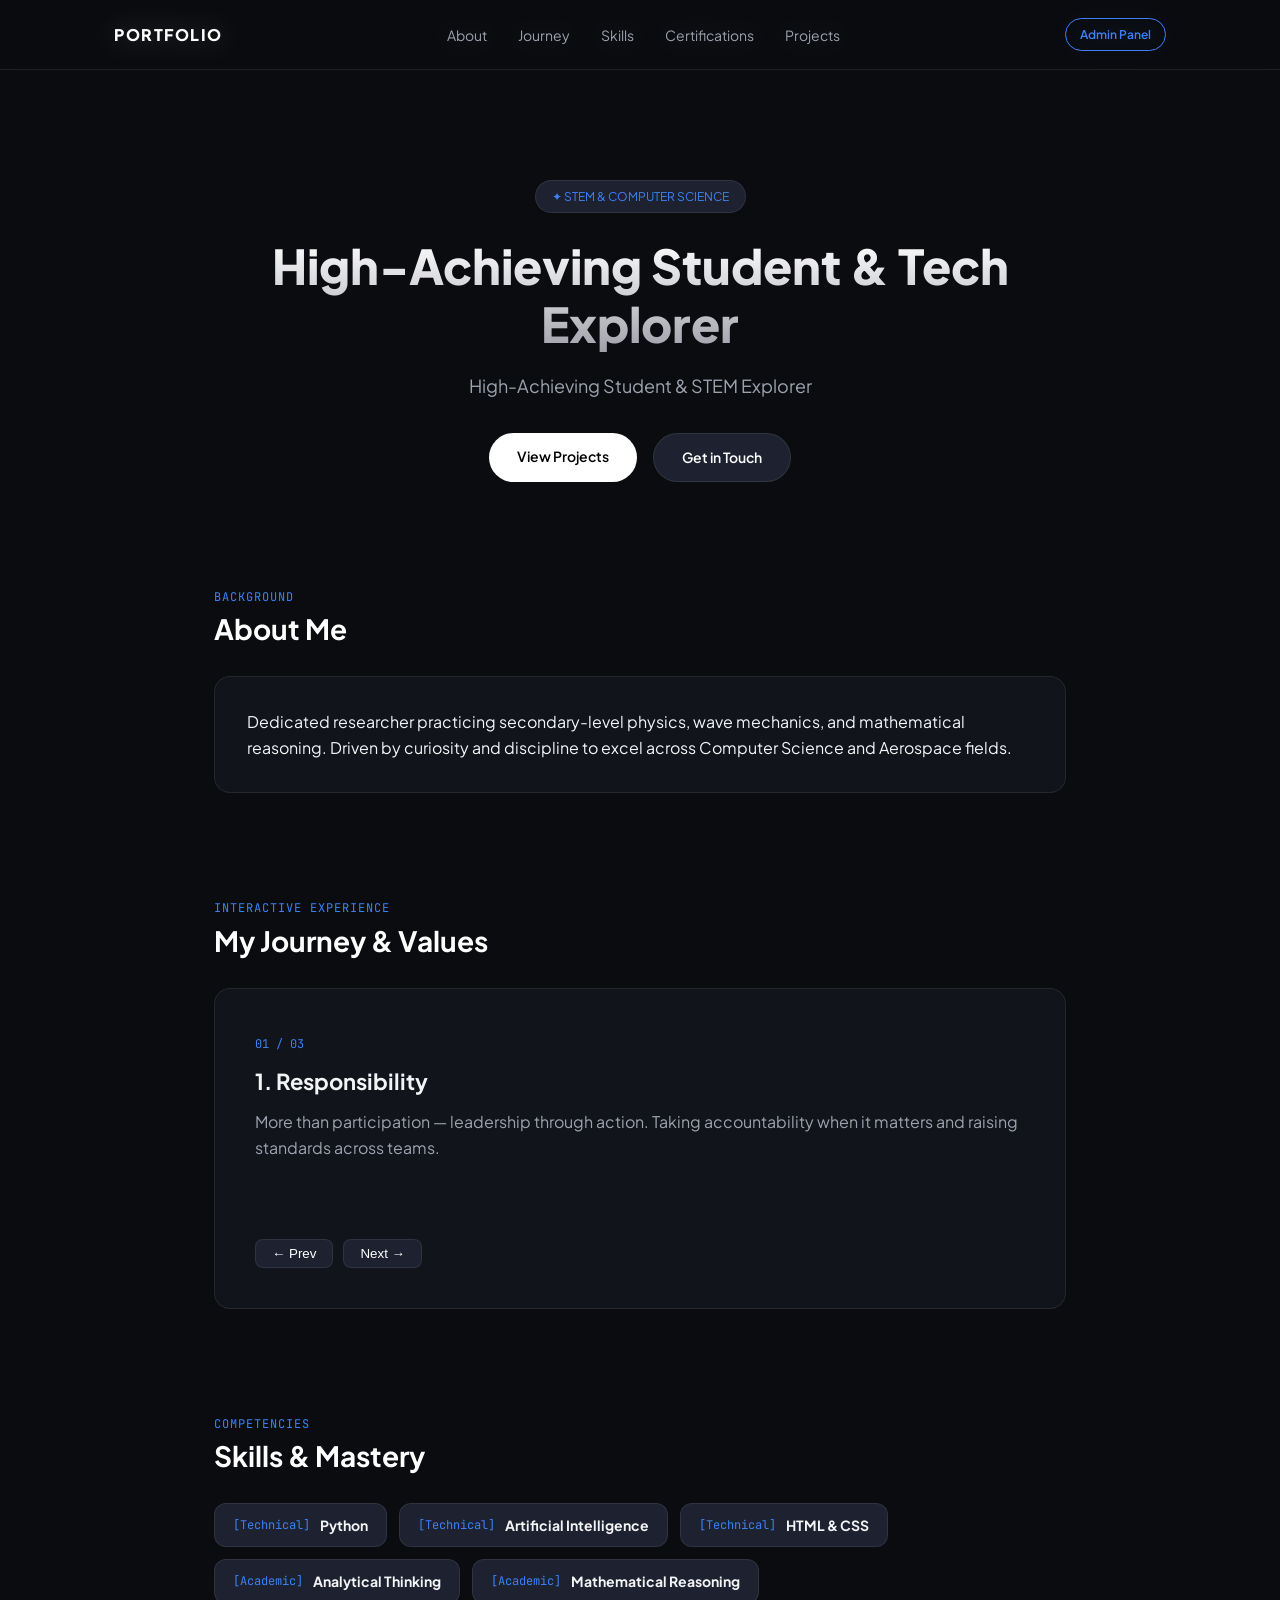
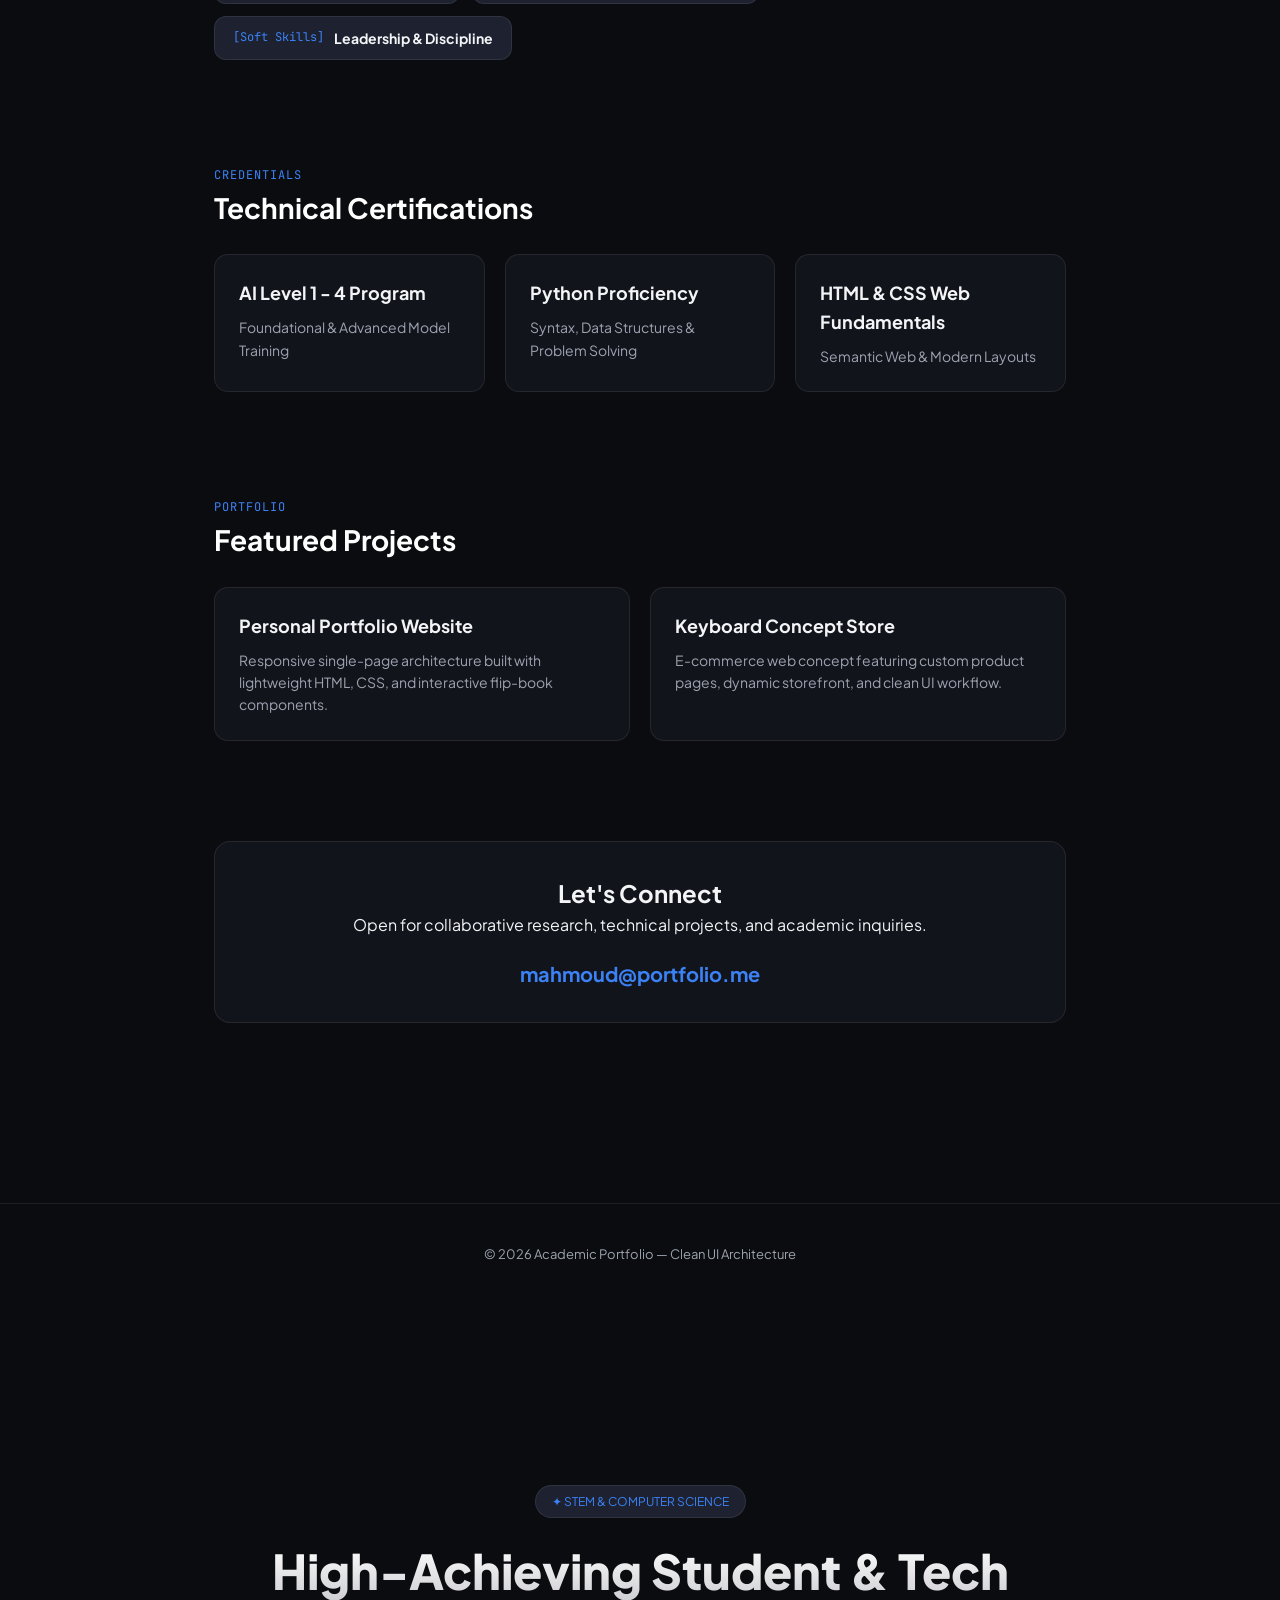
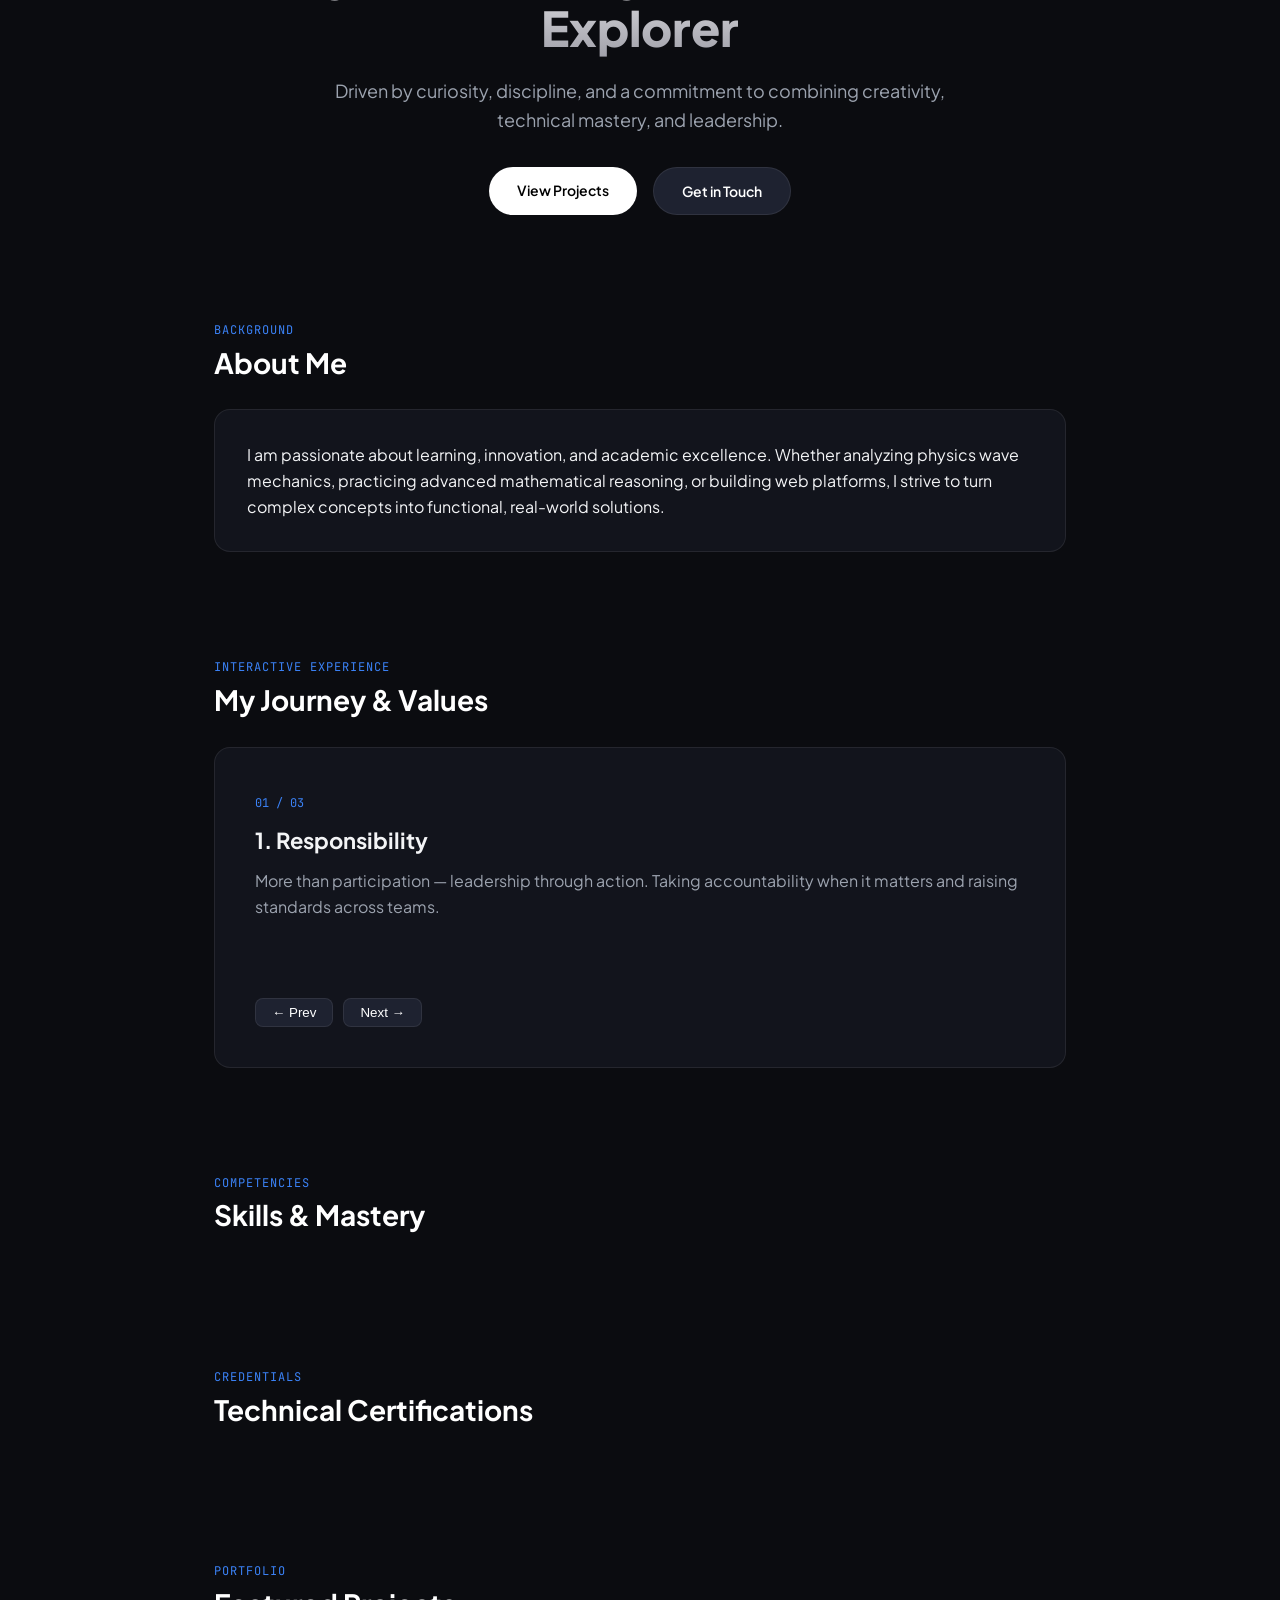
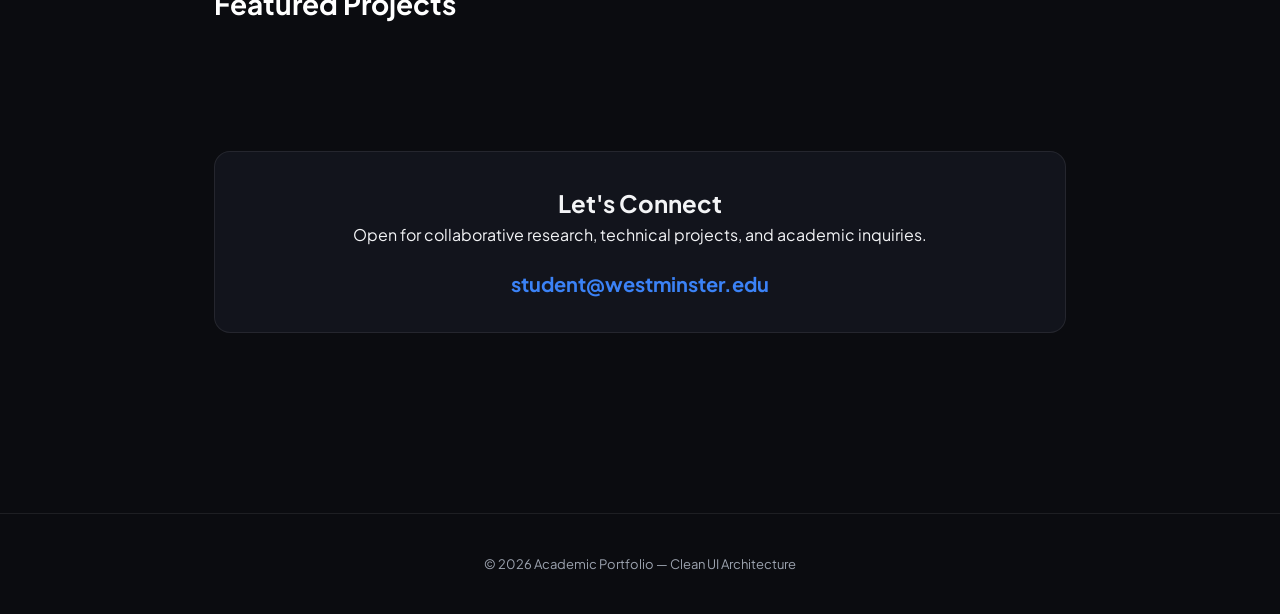
==== commit fd32653c: "Update index.html" ====
--- a/index.html
+++ b/index.html
@@ -140,4 +140,146 @@
 
   <script src="script.js"></script>
 </body>
+</html><!DOCTYPE html>
+<html lang="en">
+<head>
+  <meta charset="UTF-8">
+  <meta name="viewport" content="width=device-width, initial-scale=1.0">
+  <title>Portfolio — Clean & Minimal</title>
+  <link rel="stylesheet" href="style.css">
+  <link rel="preconnect" href="https://fonts.googleapis.com">
+  <link rel="preconnect" href="https://fonts.gstatic.com" crossorigin>
+  <link href="https://fonts.googleapis.com/css2?family=Plus+Jakarta+Sans:wght@300;400;500;600;700;800&family=JetBrains+Mono:wght@400;500&display=swap" rel="stylesheet">
+</head>
+<body>
+
+  <!-- Header Navigation Bar -->
+  <header class="navbar">
+    <div class="nav-container">
+      <a href="#" class="nav-brand">PORTFOLIO</a>
+      <nav class="nav-links">
+        <a href="#about">About</a>
+        <a href="#journey">Journey</a>
+        <a href="#skills">Skills</a>
+        <a href="#certifications">Certifications</a>
+        <a href="#projects">Projects</a>
+      </nav>
+      <a href="admin.html" class="nav-admin-btn">Admin Panel</a>
+    </div>
+  </header>
+
+  <main class="main-wrapper">
+
+    <!-- Hero Section -->
+    <section id="hero" class="hero-section">
+      <div class="hero-badge">✦ STEM & COMPUTER SCIENCE</div>
+      <h1 class="hero-title" id="dyn-name">High-Achieving Student & Tech Explorer</h1>
+      <p class="hero-subtitle" id="dyn-headline">
+        Driven by curiosity, discipline, and a commitment to combining creativity, technical mastery, and leadership.
+      </p>
+      <div class="hero-cta">
+        <a href="#projects" class="btn btn-primary">View Projects</a>
+        <a href="#contact" class="btn btn-secondary">Get in Touch</a>
+      </div>
+    </section>
+
+    <!-- About Me Section -->
+    <section id="about" class="content-section">
+      <div class="section-header">
+        <span class="subtext">BACKGROUND</span>
+        <h2>About Me</h2>
+      </div>
+      <div class="glass-card bio-card">
+        <p id="dyn-bio">
+          I am passionate about learning, innovation, and academic excellence. Whether analyzing physics wave mechanics, practicing advanced mathematical reasoning, or building web platforms, I strive to turn complex concepts into functional, real-world solutions.
+        </p>
+      </div>
+    </section>
+
+    <!-- Interactive 3D Journey Flip-Book -->
+    <section id="journey" class="content-section">
+      <div class="section-header">
+        <span class="subtext">INTERACTIVE EXPERIENCE</span>
+        <h2>My Journey & Values</h2>
+      </div>
+      
+      <div class="flipbook-wrapper">
+        <div class="flipbook" id="flipbook">
+          <!-- Page 1 -->
+          <div class="page active" data-page="1">
+            <span class="page-num">01 / 03</span>
+            <h3>1. Responsibility</h3>
+            <p>More than participation — leadership through action. Taking accountability when it matters and raising standards across teams.</p>
+          </div>
+          <!-- Page 2 -->
+          <div class="page" data-page="2">
+            <span class="page-num">02 / 03</span>
+            <h3>2. Empathy</h3>
+            <p>Listening actively to build trust. True leadership means ensuring every individual feels valued and heard.</p>
+          </div>
+          <!-- Page 3 -->
+          <div class="page" data-page="3">
+            <span class="page-num">03 / 03</span>
+            <h3>3. Service</h3>
+            <p>Giving back to elevate those around me. Leadership is not about being in charge, but taking care of those in your charge.</p>
+          </div>
+        </div>
+        <div class="flipbook-controls">
+          <button id="prev-page" class="btn-sm">← Prev</button>
+          <button id="next-page" class="btn-sm">Next →</button>
+        </div>
+      </div>
+    </section>
+
+    <!-- Skills Section -->
+    <section id="skills" class="content-section">
+      <div class="section-header">
+        <span class="subtext">COMPETENCIES</span>
+        <h2>Skills & Mastery</h2>
+      </div>
+      
+      <div class="skills-grid" id="skills-grid">
+        <!-- Dynamically populated -->
+      </div>
+    </section>
+
+    <!-- Certifications Section -->
+    <section id="certifications" class="content-section">
+      <div class="section-header">
+        <span class="subtext">CREDENTIALS</span>
+        <h2>Technical Certifications</h2>
+      </div>
+      <div class="cards-grid" id="cert-grid">
+        <!-- Dynamically populated -->
+      </div>
+    </section>
+
+    <!-- Projects Dashboard -->
+    <section id="projects" class="content-section">
+      <div class="section-header">
+        <span class="subtext">PORTFOLIO</span>
+        <h2>Featured Projects</h2>
+      </div>
+      <div class="cards-grid" id="projects-grid">
+        <!-- Dynamically populated -->
+      </div>
+    </section>
+
+    <!-- Contact Section -->
+    <section id="contact" class="content-section">
+      <div class="glass-card contact-card">
+        <h2>Let's Connect</h2>
+        <p>Open for collaborative research, technical projects, and academic inquiries.</p>
+        <a id="dyn-email-link" href="#" class="email-btn">student@westminster.edu</a>
+      </div>
+    </section>
+
+  </main>
+
+  <footer class="footer">
+    <p>© 2026 Academic Portfolio — Clean UI Architecture</p>
+  </footer>
+
+  <script src="script.js"></script>
+</body>
 </html>
--- a/style.css
+++ b/style.css
@@ -1,315 +1,304 @@
 :root {
-  --bg-dark: #0a0a0c;
-  --panel-bg: #141419;
-  --accent-green: #00ff66;
-  --accent-amber: #ffaa00;
-  --text-main: #f0f0f5;
-  --text-dim: #8a8a9e;
-  --border-line: #2a2a35;
+  --bg-color: #0b0c10;
+  --card-bg: #12141c;
+  --card-border: rgba(255, 255, 255, 0.08);
+  --text-main: #f3f4f6;
+  --text-muted: #9ca3af;
+  --accent-color: #3b82f6;
+  --accent-glow: rgba(59, 130, 246, 0.15);
+  --pill-bg: #1e2230;
 }
 
 * {
-  box-sizing: border-box;
   margin: 0;
   padding: 0;
+  box-sizing: border-box;
 }
 
 body {
-  background-color: var(--bg-dark);
+  background-color: var(--bg-color);
   color: var(--text-main);
   font-family: 'Plus Jakarta Sans', sans-serif;
+  line-height: 1.6;
   overflow-x: hidden;
 }
 
-/* Background UI Matrix Texture */
-.background-container {
+/* Navbar */
+.navbar {
   position: fixed;
-  inset: 0;
-  z-index: -1;
-  background-color: #000000;
-  opacity: 0.4;
-}
-
-.background-container::before {
-  content: "";
-  position: absolute;
-  inset: 0;
-  background: linear-gradient(135deg, transparent 0%, transparent 47%, #161616 47%, #2c2c2c 53%, transparent 53%, transparent 100%) 0 0/2em 2em;
-}
-
-/* HUD Tracker */
-.hud-scroll-tracker {
-  position: fixed;
-  left: 20px;
-  top: 50%;
-  transform: translateY(-50%);
-  z-index: 100;
-  display: flex;
-  flex-direction: column;
+  top: 0;
+  left: 0;
+  width: 100%;
+  z-index: 1000;
+  background: rgba(11, 12, 16, 0.8);
+  backdrop-filter: blur(12px);
+  border-bottom: 1px solid var(--card-border);
+}
+
+.nav-container {
+  max-width: 1100px;
+  margin: 0 auto;
+  padding: 18px 24px;
+  display: flex;
+  justify-content: space-between;
   align-items: center;
-  gap: 15px;
-}
-
-.alt-indicator {
+}
+
+.nav-brand {
+  font-weight: 800;
+  font-size: 16px;
+  letter-spacing: 1.5px;
+  color: #fff;
+  text-decoration: none;
+}
+
+.nav-links a {
+  color: var(--text-muted);
+  text-decoration: none;
+  font-size: 14px;
+  margin: 0 14px;
+  transition: color 0.2s ease;
+}
+
+.nav-links a:hover {
+  color: #fff;
+}
+
+.nav-admin-btn {
+  font-size: 12px;
+  font-weight: 600;
+  color: var(--accent-color);
+  border: 1px solid var(--accent-color);
+  padding: 6px 14px;
+  border-radius: 20px;
+  text-decoration: none;
+  transition: all 0.2s;
+}
+
+.nav-admin-btn:hover {
+  background: var(--accent-color);
+  color: #fff;
+}
+
+/* Layout */
+.main-wrapper {
+  max-width: 900px;
+  margin: 0 auto;
+  padding: 140px 24px 80px;
+}
+
+.content-section {
+  margin-bottom: 100px;
+}
+
+.section-header {
+  margin-bottom: 24px;
+}
+
+.section-header .subtext {
   font-family: 'JetBrains Mono', monospace;
-  background: #000;
-  color: var(--accent-green);
-  padding: 4px 8px;
-  border: 1px solid var(--accent-green);
-  font-size: 11px;
-}
-
-.hud-nav-dots {
-  display: flex;
-  flex-direction: column;
+  font-size: 12px;
+  color: var(--accent-color);
+  letter-spacing: 1px;
+}
+
+.section-header h2 {
+  font-size: 28px;
+  font-weight: 700;
+  color: #fff;
+}
+
+/* Hero Section */
+.hero-section {
+  text-align: center;
+  padding: 40px 0 100px;
+}
+
+.hero-badge {
+  display: inline-block;
+  background: var(--pill-bg);
+  border: 1px solid var(--card-border);
+  padding: 6px 16px;
+  border-radius: 30px;
+  font-size: 12px;
+  color: var(--accent-color);
+  margin-bottom: 24px;
+}
+
+.hero-title {
+  font-size: 48px;
+  font-weight: 800;
+  line-height: 1.2;
+  margin-bottom: 20px;
+  background: linear-gradient(180deg, #ffffff 0%, #a1a1aa 100%);
+  -webkit-background-clip: text;
+  -webkit-text-fill-color: transparent;
+}
+
+.hero-subtitle {
+  font-size: 18px;
+  color: var(--text-muted);
+  max-width: 650px;
+  margin: 0 auto 32px;
+}
+
+.hero-cta {
+  display: flex;
+  justify-content: center;
+  gap: 16px;
+}
+
+.btn {
+  padding: 12px 28px;
+  border-radius: 30px;
+  font-weight: 600;
+  font-size: 14px;
+  text-decoration: none;
+  transition: all 0.2s;
+}
+
+.btn-primary { background: #fff; color: #000; }
+.btn-primary:hover { background: #e5e7eb; }
+
+.btn-secondary { background: var(--pill-bg); color: #fff; border: 1px solid var(--card-border); }
+.btn-secondary:hover { border-color: #6b7280; }
+
+/* Cards & Grid Layouts */
+.glass-card {
+  background: var(--card-bg);
+  border: 1px solid var(--card-border);
+  border-radius: 16px;
+  padding: 32px;
+}
+
+.cards-grid {
+  display: grid;
+  grid-template-columns: repeat(auto-fit, minmax(260px, 1fr));
+  gap: 20px;
+}
+
+.grid-card {
+  background: var(--card-bg);
+  border: 1px solid var(--card-border);
+  border-radius: 14px;
+  padding: 24px;
+  transition: transform 0.2s, border-color 0.2s;
+}
+
+.grid-card:hover {
+  transform: translateY(-3px);
+  border-color: rgba(255, 255, 255, 0.2);
+}
+
+.grid-card h3 {
+  font-size: 18px;
+  margin-bottom: 8px;
+}
+
+.grid-card p {
+  color: var(--text-muted);
+  font-size: 14px;
+}
+
+/* Skills Matrix */
+.skills-grid {
+  display: flex;
+  flex-wrap: wrap;
   gap: 12px;
 }
 
-.hud-nav-dots .dot {
-  width: 10px;
-  height: 10px;
-  border-radius: 50%;
-  background: var(--text-dim);
+.skill-pill {
+  background: var(--pill-bg);
+  border: 1px solid var(--card-border);
+  padding: 10px 18px;
+  border-radius: 12px;
+  font-size: 14px;
+  display: flex;
+  align-items: center;
+  gap: 10px;
+}
+
+.skill-pill span {
+  font-size: 12px;
+  color: var(--accent-color);
+  font-family: 'JetBrains Mono', monospace;
+}
+
+/* 3D Flip-Book Section */
+.flipbook-wrapper {
+  background: var(--card-bg);
+  border: 1px solid var(--card-border);
+  border-radius: 16px;
+  padding: 40px;
+  perspective: 1000px;
+}
+
+.flipbook {
+  position: relative;
+  min-height: 180px;
+}
+
+.page {
+  display: none;
+  animation: fadeIn 0.4s ease forwards;
+}
+
+.page.active {
   display: block;
-  transition: all 0.3s;
-}
-
-.hud-nav-dots .dot.active {
-  background: var(--accent-green);
-  box-shadow: 0 0 10px var(--accent-green);
-  transform: scale(1.4);
-}
-
-/* Navigation Drawer */
-.flight-hud-menu {
-  position: fixed;
-  right: 20px;
-  top: 20px;
-  z-index: 100;
-  background: rgba(20, 20, 25, 0.9);
-  border: 1px solid var(--border-line);
-  backdrop-filter: blur(10px);
-  padding: 15px;
-  border-radius: 12px;
-}
-
-.hud-header {
+}
+
+.page-num {
   font-family: 'JetBrains Mono', monospace;
-  font-size: 10px;
-  color: var(--accent-amber);
-  margin-bottom: 8px;
-}
-
-.flight-hud-menu ul {
-  list-style: none;
-}
-
-.flight-hud-menu a {
-  color: var(--text-main);
-  text-decoration: none;
-  font-size: 11px;
-  font-weight: 600;
-  display: block;
-  margin-bottom: 4px;
-}
-
-.admin-link-btn {
-  margin-top: 10px;
-  color: var(--accent-green) !important;
-  border-top: 1px solid var(--border-line);
-  padding-top: 8px;
-}
-
-/* Sections Base Styling */
-.viewport-wrapper {
-  scroll-behavior: smooth;
-}
-
-.portfolio-section {
-  min-height: 100vh;
-  padding: 80px 40px;
-  display: flex;
-  justify-content: center;
-  align-items: center;
-}
-
-.section-card {
-  background: var(--panel-bg);
-  border: 1px solid var(--border-line);
-  border-radius: 20px;
-  padding: 40px;
-  max-width: 900px;
-  width: 100%;
-}
-
-.badge {
-  font-family: 'JetBrains Mono', monospace;
-  color: var(--accent-green);
-  font-size: 11px;
-  letter-spacing: 1px;
-  display: block;
-  margin-bottom: 10px;
-}
-
-/* Cockpit Intro Switcher */
-.cockpit-frame {
-  background: #111116;
-  border: 2px solid #22222e;
-  border-radius: 24px;
-  padding: 40px;
+  font-size: 12px;
+  color: var(--accent-color);
+}
+
+.page h3 {
+  font-size: 22px;
+  margin: 10px 0;
+}
+
+.page p {
+  color: var(--text-muted);
+}
+
+.flipbook-controls {
+  display: flex;
+  gap: 10px;
+  margin-top: 30px;
+}
+
+.btn-sm {
+  background: var(--pill-bg);
+  border: 1px solid var(--card-border);
+  color: #fff;
+  padding: 6px 16px;
+  border-radius: 8px;
+  cursor: pointer;
+}
+
+.btn-sm:hover { background: #2a2f42; }
+
+/* Contact Section */
+.contact-card { text-align: center; }
+.email-btn {
+  display: inline-block;
+  margin-top: 20px;
+  font-size: 20px;
+  font-weight: 700;
+  color: var(--accent-color);
+  text-decoration: none;
+}
+
+.footer {
   text-align: center;
-  max-width: 700px;
-}
-
-.cockpit-controls {
-  display: flex;
-  justify-content: space-around;
-  margin: 30px 0;
-}
-
-/* Switch & Range Styles */
-.switch {
-  position: relative;
-  display: inline-block;
-  width: 1.2em;
-  height: 3.3em;
-}
-.switch .chk { opacity: 0; width: 0; height: 0; }
-.slider {
-  position: absolute; cursor: pointer; inset: 0;
-  background-color: rgb(230, 0, 0); border-radius: 5px; transition: .4s;
-}
-.chk:checked + .slider { background-color: limegreen; }
-
-.slider-wrapper {
-  width: 200px;
-  height: 35px;
-  background: #d8d8d8;
-  border-radius: 30px;
-  padding: 6px;
-}
-.slider-input {
-  -webkit-appearance: none;
-  width: 100%; height: 100%; border-radius: 22px; outline: none;
-  background: linear-gradient(to right, #ff2a00, #ff8c00, #ffea00);
-}
-
-/* Animated Button */
-.animated-button {
-  position: relative;
-  display: inline-flex;
-  align-items: center;
-  padding: 14px 30px;
-  background: transparent;
-  color: greenyellow;
-  box-shadow: 0 0 0 2px greenyellow;
-  border-radius: 100px;
-  border: none;
-  cursor: pointer;
-  overflow: hidden;
-  font-weight: 700;
-}
-
-/* Water Filter Chamber */
-.water-filter-stage {
-  margin: 30px 0;
-  text-align: center;
-}
-.filter-chamber {
-  background: #0d0d12;
-  border: 1px solid var(--border-line);
-  padding: 20px;
-  border-radius: 12px;
-  margin-bottom: 20px;
-}
-.water-droplet {
-  width: 20px;
-  height: 20px;
-  border-radius: 50%;
-  margin: 0 auto 15px;
-  transition: all 2s ease;
-}
-.water-droplet.murky { background: #6e5532; }
-.water-droplet.clean { background: #00d2ff; box-shadow: 0 0 12px #00d2ff; }
-.filter-layer {
-  padding: 8px;
-  margin: 4px 0;
-  font-size: 11px;
-  font-family: 'JetBrains Mono', monospace;
-  background: #1a1a24;
-}
-
-/* Screwed Panel for Projects */
-.panel-container {
-  position: relative;
-  background: var(--panel-bg);
-  border: 1px solid var(--border-line);
-  border-radius: 20px;
-  padding: 40px;
-  max-width: 900px;
-  width: 100%;
-}
-.panel-cover {
-  position: absolute;
-  inset: 0;
-  background: #1c1c24;
-  border-radius: 20px;
-  z-index: 10;
-  display: flex;
-  justify-content: center;
-  align-items: center;
-  transition: transform 1s cubic-bezier(0.77, 0, 0.175, 1);
-}
-.panel-cover.unbolted {
-  transform: translateY(-100%) scale(0.8);
-  opacity: 0;
-  pointer-events: none;
-}
-.screw {
-  position: absolute;
-  width: 24px;
-  height: 24px;
-  background: #444;
-  border-radius: 50%;
-  cursor: pointer;
-  border: 2px solid #666;
-}
-.screw::after { content: ""; position: absolute; top: 10px; left: 4px; width: 14px; height: 2px; background: #aaa; }
-.screw-tl { top: 15px; left: 15px; }
-.screw-tr { top: 15px; right: 15px; }
-.screw-bl { bottom: 15px; left: 15px; }
-.screw-br { bottom: 15px; right: 15px; }
-.screw.removed { transform: rotate(720deg) scale(0); opacity: 0; transition: all 0.5s; }
-
-/* Wallet UI */
-.wallet-container {
-  background: #0e0e12;
-  border: 1px solid var(--border-line);
-  border-radius: 16px;
-  padding: 20px;
-  cursor: pointer;
-}
-.wallet-cards {
-  display: flex;
-  flex-direction: column;
-  gap: -40px;
-  margin-top: 15px;
-}
-.credit-card-ui {
-  background: linear-gradient(135deg, #1e1e28, #0a0a10);
-  border: 1px solid #333;
-  border-radius: 14px;
-  padding: 20px;
-  box-shadow: 0 10px 20px rgba(0,0,0,0.5);
-  transition: transform 0.4s;
-}
-.wallet-container.open .credit-card-ui {
-  margin-bottom: 15px;
-  transform: translateY(0) !important;
-}
-
-/* Back to Top Button */
-.styled-wrapper .button {
-  width: 60px; height: 60px; background: transparent; border: none; cursor: pointer; position: relative; margin: 0 auto;
-}
-.styled-wrapper .button:before { content: ""; position: absolute; inset: 0; border-radius: 50%; border: 2px solid var(--accent-green); }
+  padding: 40px 0;
+  color: var(--text-muted);
+  font-size: 13px;
+  border-top: 1px solid var(--card-border);
+}
+
+@keyframes fadeIn {
+  from { opacity: 0; transform: translateY(6px); }
+  to { opacity: 1; transform: translateY(0); }
+}
--- a/style.css
+++ b/style.css
@@ -1,315 +1,304 @@
 :root {
-  --bg-dark: #0a0a0c;
-  --panel-bg: #141419;
-  --accent-green: #00ff66;
-  --accent-amber: #ffaa00;
-  --text-main: #f0f0f5;
-  --text-dim: #8a8a9e;
-  --border-line: #2a2a35;
+  --bg-color: #0b0c10;
+  --card-bg: #12141c;
+  --card-border: rgba(255, 255, 255, 0.08);
+  --text-main: #f3f4f6;
+  --text-muted: #9ca3af;
+  --accent-color: #3b82f6;
+  --accent-glow: rgba(59, 130, 246, 0.15);
+  --pill-bg: #1e2230;
 }
 
 * {
-  box-sizing: border-box;
   margin: 0;
   padding: 0;
+  box-sizing: border-box;
 }
 
 body {
-  background-color: var(--bg-dark);
+  background-color: var(--bg-color);
   color: var(--text-main);
   font-family: 'Plus Jakarta Sans', sans-serif;
+  line-height: 1.6;
   overflow-x: hidden;
 }
 
-/* Background UI Matrix Texture */
-.background-container {
+/* Navbar */
+.navbar {
   position: fixed;
-  inset: 0;
-  z-index: -1;
-  background-color: #000000;
-  opacity: 0.4;
-}
-
-.background-container::before {
-  content: "";
-  position: absolute;
-  inset: 0;
-  background: linear-gradient(135deg, transparent 0%, transparent 47%, #161616 47%, #2c2c2c 53%, transparent 53%, transparent 100%) 0 0/2em 2em;
-}
-
-/* HUD Tracker */
-.hud-scroll-tracker {
-  position: fixed;
-  left: 20px;
-  top: 50%;
-  transform: translateY(-50%);
-  z-index: 100;
-  display: flex;
-  flex-direction: column;
+  top: 0;
+  left: 0;
+  width: 100%;
+  z-index: 1000;
+  background: rgba(11, 12, 16, 0.8);
+  backdrop-filter: blur(12px);
+  border-bottom: 1px solid var(--card-border);
+}
+
+.nav-container {
+  max-width: 1100px;
+  margin: 0 auto;
+  padding: 18px 24px;
+  display: flex;
+  justify-content: space-between;
   align-items: center;
-  gap: 15px;
-}
-
-.alt-indicator {
+}
+
+.nav-brand {
+  font-weight: 800;
+  font-size: 16px;
+  letter-spacing: 1.5px;
+  color: #fff;
+  text-decoration: none;
+}
+
+.nav-links a {
+  color: var(--text-muted);
+  text-decoration: none;
+  font-size: 14px;
+  margin: 0 14px;
+  transition: color 0.2s ease;
+}
+
+.nav-links a:hover {
+  color: #fff;
+}
+
+.nav-admin-btn {
+  font-size: 12px;
+  font-weight: 600;
+  color: var(--accent-color);
+  border: 1px solid var(--accent-color);
+  padding: 6px 14px;
+  border-radius: 20px;
+  text-decoration: none;
+  transition: all 0.2s;
+}
+
+.nav-admin-btn:hover {
+  background: var(--accent-color);
+  color: #fff;
+}
+
+/* Layout */
+.main-wrapper {
+  max-width: 900px;
+  margin: 0 auto;
+  padding: 140px 24px 80px;
+}
+
+.content-section {
+  margin-bottom: 100px;
+}
+
+.section-header {
+  margin-bottom: 24px;
+}
+
+.section-header .subtext {
   font-family: 'JetBrains Mono', monospace;
-  background: #000;
-  color: var(--accent-green);
-  padding: 4px 8px;
-  border: 1px solid var(--accent-green);
-  font-size: 11px;
-}
-
-.hud-nav-dots {
-  display: flex;
-  flex-direction: column;
+  font-size: 12px;
+  color: var(--accent-color);
+  letter-spacing: 1px;
+}
+
+.section-header h2 {
+  font-size: 28px;
+  font-weight: 700;
+  color: #fff;
+}
+
+/* Hero Section */
+.hero-section {
+  text-align: center;
+  padding: 40px 0 100px;
+}
+
+.hero-badge {
+  display: inline-block;
+  background: var(--pill-bg);
+  border: 1px solid var(--card-border);
+  padding: 6px 16px;
+  border-radius: 30px;
+  font-size: 12px;
+  color: var(--accent-color);
+  margin-bottom: 24px;
+}
+
+.hero-title {
+  font-size: 48px;
+  font-weight: 800;
+  line-height: 1.2;
+  margin-bottom: 20px;
+  background: linear-gradient(180deg, #ffffff 0%, #a1a1aa 100%);
+  -webkit-background-clip: text;
+  -webkit-text-fill-color: transparent;
+}
+
+.hero-subtitle {
+  font-size: 18px;
+  color: var(--text-muted);
+  max-width: 650px;
+  margin: 0 auto 32px;
+}
+
+.hero-cta {
+  display: flex;
+  justify-content: center;
+  gap: 16px;
+}
+
+.btn {
+  padding: 12px 28px;
+  border-radius: 30px;
+  font-weight: 600;
+  font-size: 14px;
+  text-decoration: none;
+  transition: all 0.2s;
+}
+
+.btn-primary { background: #fff; color: #000; }
+.btn-primary:hover { background: #e5e7eb; }
+
+.btn-secondary { background: var(--pill-bg); color: #fff; border: 1px solid var(--card-border); }
+.btn-secondary:hover { border-color: #6b7280; }
+
+/* Cards & Grid Layouts */
+.glass-card {
+  background: var(--card-bg);
+  border: 1px solid var(--card-border);
+  border-radius: 16px;
+  padding: 32px;
+}
+
+.cards-grid {
+  display: grid;
+  grid-template-columns: repeat(auto-fit, minmax(260px, 1fr));
+  gap: 20px;
+}
+
+.grid-card {
+  background: var(--card-bg);
+  border: 1px solid var(--card-border);
+  border-radius: 14px;
+  padding: 24px;
+  transition: transform 0.2s, border-color 0.2s;
+}
+
+.grid-card:hover {
+  transform: translateY(-3px);
+  border-color: rgba(255, 255, 255, 0.2);
+}
+
+.grid-card h3 {
+  font-size: 18px;
+  margin-bottom: 8px;
+}
+
+.grid-card p {
+  color: var(--text-muted);
+  font-size: 14px;
+}
+
+/* Skills Matrix */
+.skills-grid {
+  display: flex;
+  flex-wrap: wrap;
   gap: 12px;
 }
 
-.hud-nav-dots .dot {
-  width: 10px;
-  height: 10px;
-  border-radius: 50%;
-  background: var(--text-dim);
+.skill-pill {
+  background: var(--pill-bg);
+  border: 1px solid var(--card-border);
+  padding: 10px 18px;
+  border-radius: 12px;
+  font-size: 14px;
+  display: flex;
+  align-items: center;
+  gap: 10px;
+}
+
+.skill-pill span {
+  font-size: 12px;
+  color: var(--accent-color);
+  font-family: 'JetBrains Mono', monospace;
+}
+
+/* 3D Flip-Book Section */
+.flipbook-wrapper {
+  background: var(--card-bg);
+  border: 1px solid var(--card-border);
+  border-radius: 16px;
+  padding: 40px;
+  perspective: 1000px;
+}
+
+.flipbook {
+  position: relative;
+  min-height: 180px;
+}
+
+.page {
+  display: none;
+  animation: fadeIn 0.4s ease forwards;
+}
+
+.page.active {
   display: block;
-  transition: all 0.3s;
-}
-
-.hud-nav-dots .dot.active {
-  background: var(--accent-green);
-  box-shadow: 0 0 10px var(--accent-green);
-  transform: scale(1.4);
-}
-
-/* Navigation Drawer */
-.flight-hud-menu {
-  position: fixed;
-  right: 20px;
-  top: 20px;
-  z-index: 100;
-  background: rgba(20, 20, 25, 0.9);
-  border: 1px solid var(--border-line);
-  backdrop-filter: blur(10px);
-  padding: 15px;
-  border-radius: 12px;
-}
-
-.hud-header {
+}
+
+.page-num {
   font-family: 'JetBrains Mono', monospace;
-  font-size: 10px;
-  color: var(--accent-amber);
-  margin-bottom: 8px;
-}
-
-.flight-hud-menu ul {
-  list-style: none;
-}
-
-.flight-hud-menu a {
-  color: var(--text-main);
-  text-decoration: none;
-  font-size: 11px;
-  font-weight: 600;
-  display: block;
-  margin-bottom: 4px;
-}
-
-.admin-link-btn {
-  margin-top: 10px;
-  color: var(--accent-green) !important;
-  border-top: 1px solid var(--border-line);
-  padding-top: 8px;
-}
-
-/* Sections Base Styling */
-.viewport-wrapper {
-  scroll-behavior: smooth;
-}
-
-.portfolio-section {
-  min-height: 100vh;
-  padding: 80px 40px;
-  display: flex;
-  justify-content: center;
-  align-items: center;
-}
-
-.section-card {
-  background: var(--panel-bg);
-  border: 1px solid var(--border-line);
-  border-radius: 20px;
-  padding: 40px;
-  max-width: 900px;
-  width: 100%;
-}
-
-.badge {
-  font-family: 'JetBrains Mono', monospace;
-  color: var(--accent-green);
-  font-size: 11px;
-  letter-spacing: 1px;
-  display: block;
-  margin-bottom: 10px;
-}
-
-/* Cockpit Intro Switcher */
-.cockpit-frame {
-  background: #111116;
-  border: 2px solid #22222e;
-  border-radius: 24px;
-  padding: 40px;
+  font-size: 12px;
+  color: var(--accent-color);
+}
+
+.page h3 {
+  font-size: 22px;
+  margin: 10px 0;
+}
+
+.page p {
+  color: var(--text-muted);
+}
+
+.flipbook-controls {
+  display: flex;
+  gap: 10px;
+  margin-top: 30px;
+}
+
+.btn-sm {
+  background: var(--pill-bg);
+  border: 1px solid var(--card-border);
+  color: #fff;
+  padding: 6px 16px;
+  border-radius: 8px;
+  cursor: pointer;
+}
+
+.btn-sm:hover { background: #2a2f42; }
+
+/* Contact Section */
+.contact-card { text-align: center; }
+.email-btn {
+  display: inline-block;
+  margin-top: 20px;
+  font-size: 20px;
+  font-weight: 700;
+  color: var(--accent-color);
+  text-decoration: none;
+}
+
+.footer {
   text-align: center;
-  max-width: 700px;
-}
-
-.cockpit-controls {
-  display: flex;
-  justify-content: space-around;
-  margin: 30px 0;
-}
-
-/* Switch & Range Styles */
-.switch {
-  position: relative;
-  display: inline-block;
-  width: 1.2em;
-  height: 3.3em;
-}
-.switch .chk { opacity: 0; width: 0; height: 0; }
-.slider {
-  position: absolute; cursor: pointer; inset: 0;
-  background-color: rgb(230, 0, 0); border-radius: 5px; transition: .4s;
-}
-.chk:checked + .slider { background-color: limegreen; }
-
-.slider-wrapper {
-  width: 200px;
-  height: 35px;
-  background: #d8d8d8;
-  border-radius: 30px;
-  padding: 6px;
-}
-.slider-input {
-  -webkit-appearance: none;
-  width: 100%; height: 100%; border-radius: 22px; outline: none;
-  background: linear-gradient(to right, #ff2a00, #ff8c00, #ffea00);
-}
-
-/* Animated Button */
-.animated-button {
-  position: relative;
-  display: inline-flex;
-  align-items: center;
-  padding: 14px 30px;
-  background: transparent;
-  color: greenyellow;
-  box-shadow: 0 0 0 2px greenyellow;
-  border-radius: 100px;
-  border: none;
-  cursor: pointer;
-  overflow: hidden;
-  font-weight: 700;
-}
-
-/* Water Filter Chamber */
-.water-filter-stage {
-  margin: 30px 0;
-  text-align: center;
-}
-.filter-chamber {
-  background: #0d0d12;
-  border: 1px solid var(--border-line);
-  padding: 20px;
-  border-radius: 12px;
-  margin-bottom: 20px;
-}
-.water-droplet {
-  width: 20px;
-  height: 20px;
-  border-radius: 50%;
-  margin: 0 auto 15px;
-  transition: all 2s ease;
-}
-.water-droplet.murky { background: #6e5532; }
-.water-droplet.clean { background: #00d2ff; box-shadow: 0 0 12px #00d2ff; }
-.filter-layer {
-  padding: 8px;
-  margin: 4px 0;
-  font-size: 11px;
-  font-family: 'JetBrains Mono', monospace;
-  background: #1a1a24;
-}
-
-/* Screwed Panel for Projects */
-.panel-container {
-  position: relative;
-  background: var(--panel-bg);
-  border: 1px solid var(--border-line);
-  border-radius: 20px;
-  padding: 40px;
-  max-width: 900px;
-  width: 100%;
-}
-.panel-cover {
-  position: absolute;
-  inset: 0;
-  background: #1c1c24;
-  border-radius: 20px;
-  z-index: 10;
-  display: flex;
-  justify-content: center;
-  align-items: center;
-  transition: transform 1s cubic-bezier(0.77, 0, 0.175, 1);
-}
-.panel-cover.unbolted {
-  transform: translateY(-100%) scale(0.8);
-  opacity: 0;
-  pointer-events: none;
-}
-.screw {
-  position: absolute;
-  width: 24px;
-  height: 24px;
-  background: #444;
-  border-radius: 50%;
-  cursor: pointer;
-  border: 2px solid #666;
-}
-.screw::after { content: ""; position: absolute; top: 10px; left: 4px; width: 14px; height: 2px; background: #aaa; }
-.screw-tl { top: 15px; left: 15px; }
-.screw-tr { top: 15px; right: 15px; }
-.screw-bl { bottom: 15px; left: 15px; }
-.screw-br { bottom: 15px; right: 15px; }
-.screw.removed { transform: rotate(720deg) scale(0); opacity: 0; transition: all 0.5s; }
-
-/* Wallet UI */
-.wallet-container {
-  background: #0e0e12;
-  border: 1px solid var(--border-line);
-  border-radius: 16px;
-  padding: 20px;
-  cursor: pointer;
-}
-.wallet-cards {
-  display: flex;
-  flex-direction: column;
-  gap: -40px;
-  margin-top: 15px;
-}
-.credit-card-ui {
-  background: linear-gradient(135deg, #1e1e28, #0a0a10);
-  border: 1px solid #333;
-  border-radius: 14px;
-  padding: 20px;
-  box-shadow: 0 10px 20px rgba(0,0,0,0.5);
-  transition: transform 0.4s;
-}
-.wallet-container.open .credit-card-ui {
-  margin-bottom: 15px;
-  transform: translateY(0) !important;
-}
-
-/* Back to Top Button */
-.styled-wrapper .button {
-  width: 60px; height: 60px; background: transparent; border: none; cursor: pointer; position: relative; margin: 0 auto;
-}
-.styled-wrapper .button:before { content: ""; position: absolute; inset: 0; border-radius: 50%; border: 2px solid var(--accent-green); }
+  padding: 40px 0;
+  color: var(--text-muted);
+  font-size: 13px;
+  border-top: 1px solid var(--card-border);
+}
+
+@keyframes fadeIn {
+  from { opacity: 0; transform: translateY(6px); }
+  to { opacity: 1; transform: translateY(0); }
+}
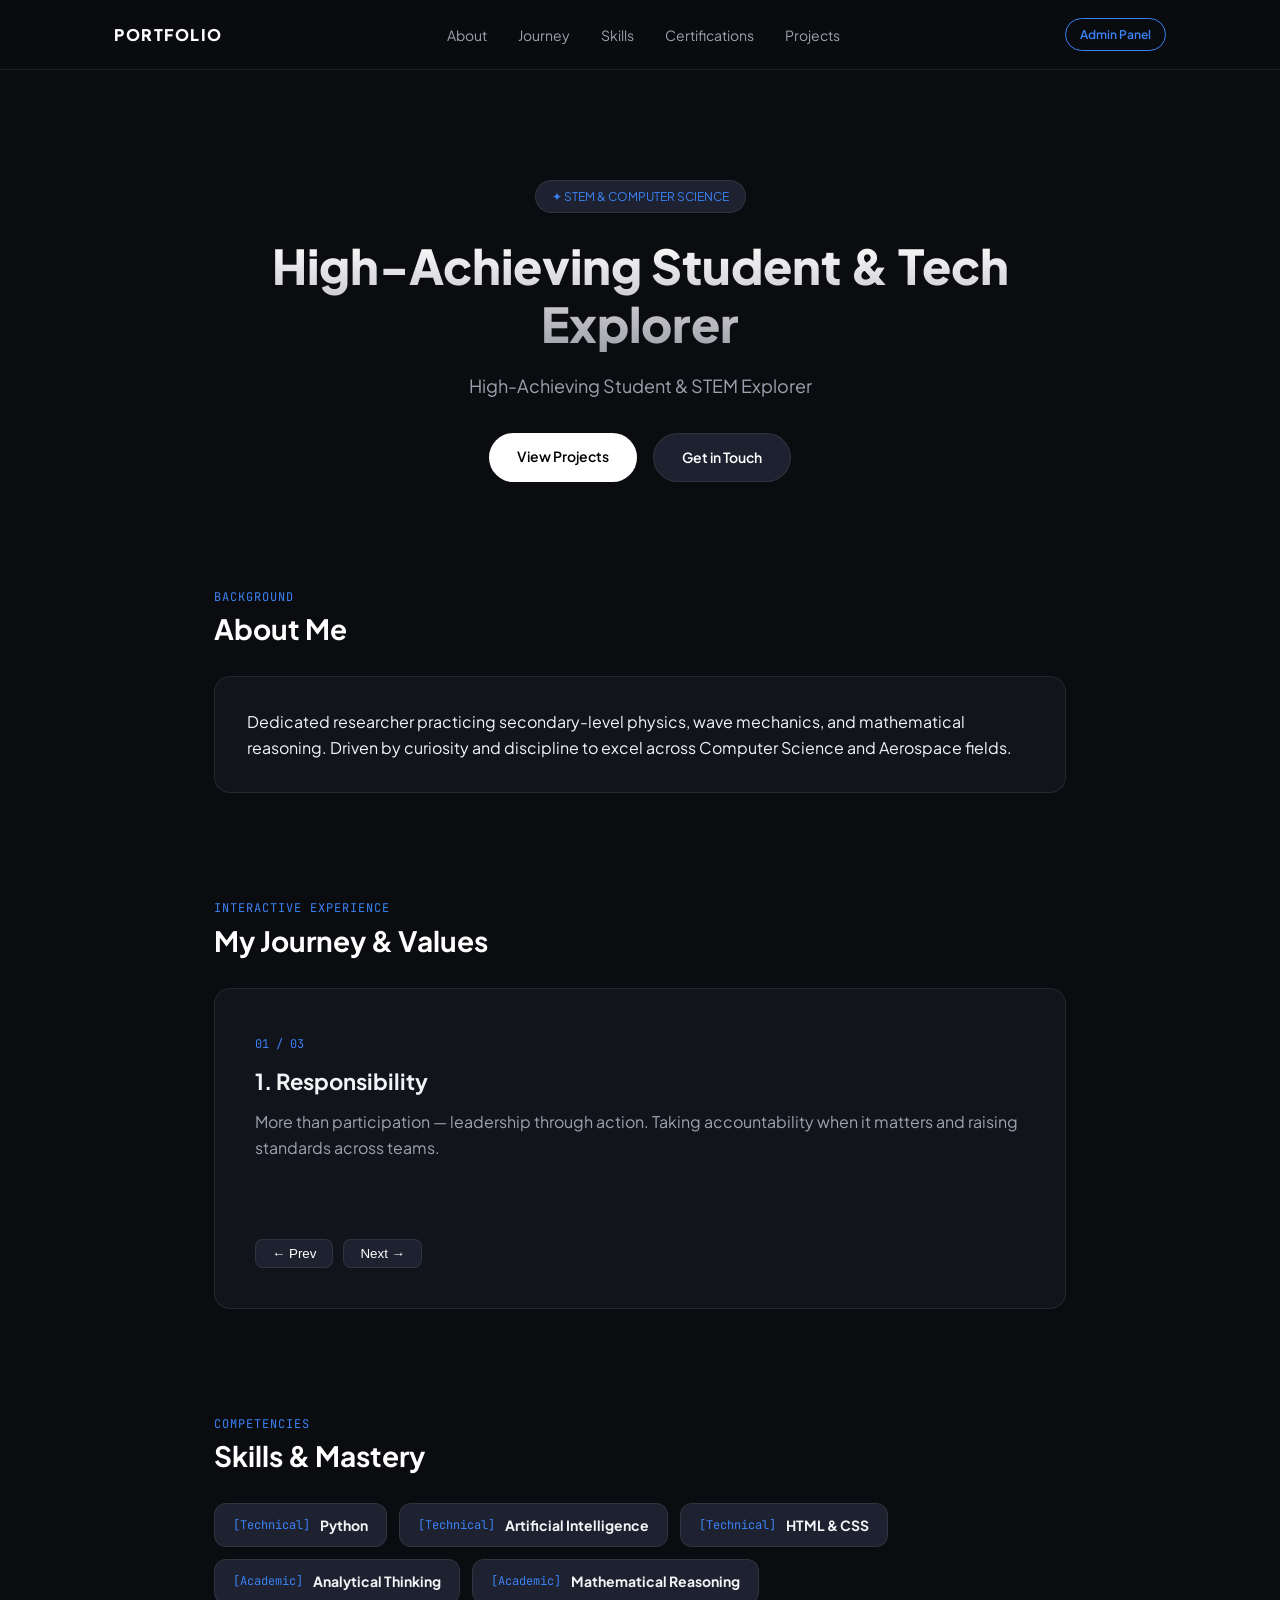
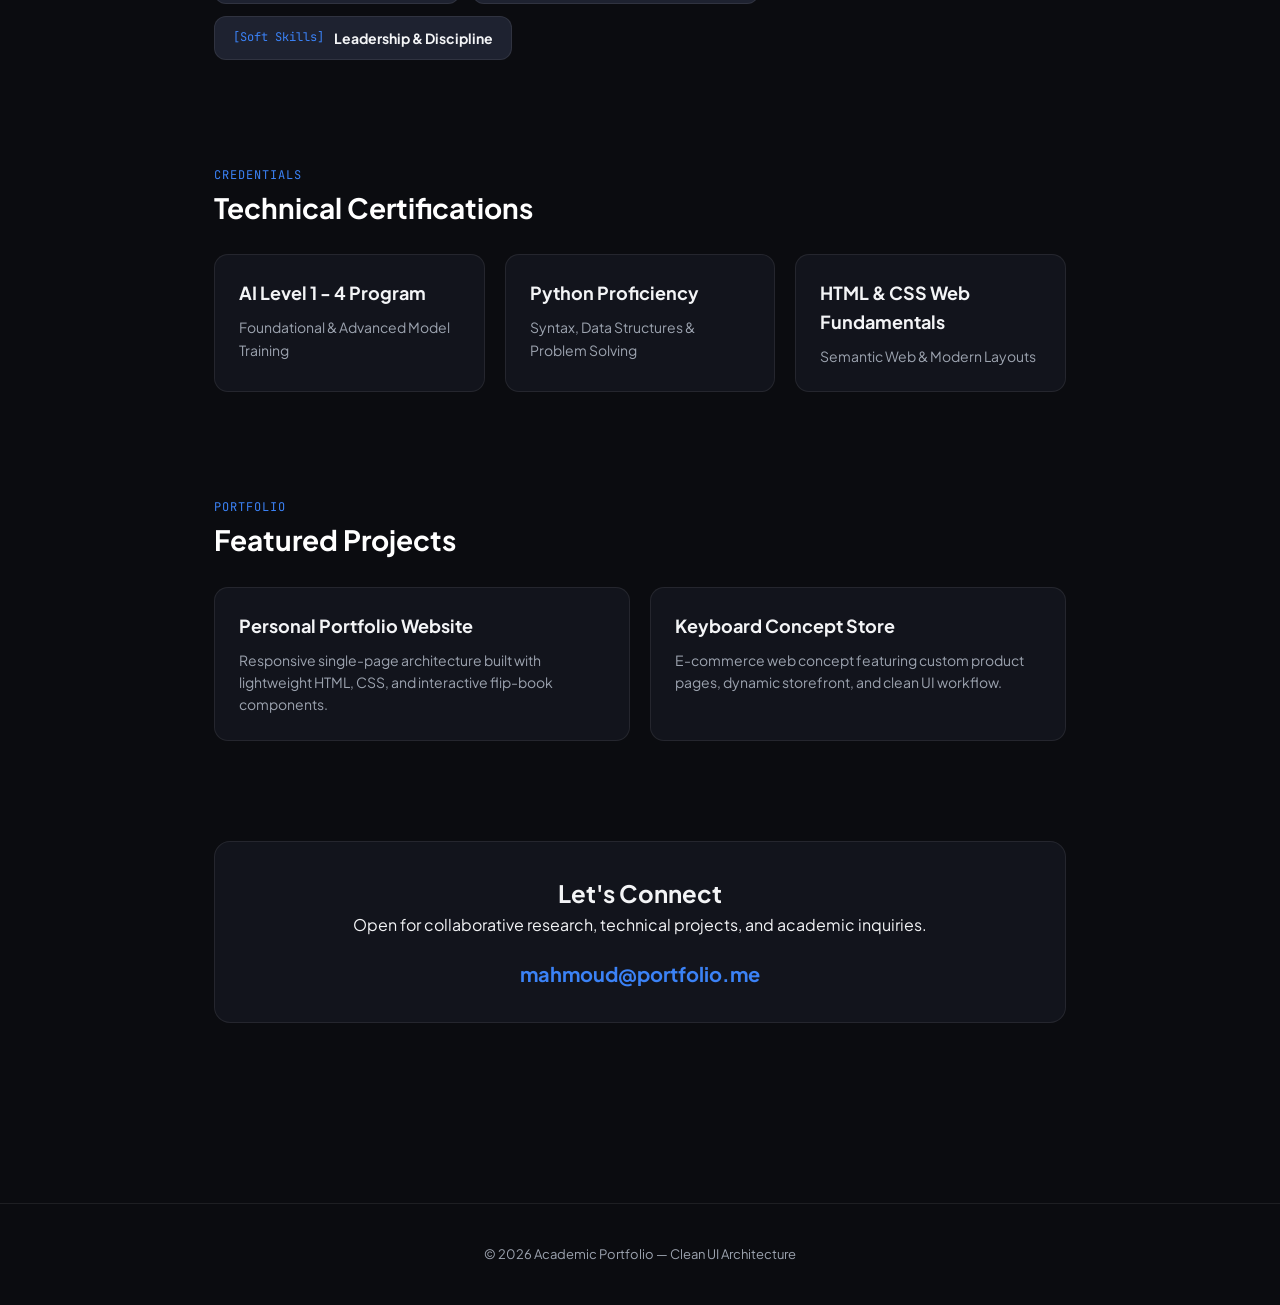
==== commit 6f934376: "Update index.html" ====
--- a/index.html
+++ b/index.html
@@ -4,14 +4,18 @@
   <meta charset="UTF-8">
   <meta name="viewport" content="width=device-width, initial-scale=1.0">
   <title>Portfolio — Clean & Minimal</title>
-  <link rel="stylesheet" href="style.css">
+  
+  <!-- Google Fonts -->
   <link rel="preconnect" href="https://fonts.googleapis.com">
   <link rel="preconnect" href="https://fonts.gstatic.com" crossorigin>
-  <link href="https://fonts.googleapis.com/css2?family=Plus+Jakarta+Sans:wght@300;400;500;600;700;800&family=JetBrains+Mono:wght@400;500&display=swap" rel="stylesheet">
+  <link href="https://fonts.googleapis.com/css2?family=JetBrains+Mono:wght@400;500&family=Plus+Jakarta+Sans:wght@300;400;500;600;700;800&display=swap" rel="stylesheet">
+  
+  <!-- CSS Stylesheet -->
+  <link rel="stylesheet" href="./style.css">
 </head>
 <body>
 
-  <!-- Header Navigation Bar -->
+  <!-- Header Navigation -->
   <header class="navbar">
     <div class="nav-container">
       <a href="#" class="nav-brand">PORTFOLIO</a>
@@ -41,7 +45,7 @@
       </div>
     </section>
 
-    <!-- About Me Section -->
+    <!-- About Section -->
     <section id="about" class="content-section">
       <div class="section-header">
         <span class="subtext">BACKGROUND</span>
@@ -54,7 +58,7 @@
       </div>
     </section>
 
-    <!-- Interactive 3D Journey Flip-Book -->
+    <!-- Interactive Journey Flipbook -->
     <section id="journey" class="content-section">
       <div class="section-header">
         <span class="subtext">INTERACTIVE EXPERIENCE</span>
@@ -63,19 +67,16 @@
       
       <div class="flipbook-wrapper">
         <div class="flipbook" id="flipbook">
-          <!-- Page 1 -->
           <div class="page active" data-page="1">
             <span class="page-num">01 / 03</span>
             <h3>1. Responsibility</h3>
             <p>More than participation — leadership through action. Taking accountability when it matters and raising standards across teams.</p>
           </div>
-          <!-- Page 2 -->
           <div class="page" data-page="2">
             <span class="page-num">02 / 03</span>
             <h3>2. Empathy</h3>
             <p>Listening actively to build trust. True leadership means ensuring every individual feels valued and heard.</p>
           </div>
-          <!-- Page 3 -->
           <div class="page" data-page="3">
             <span class="page-num">03 / 03</span>
             <h3>3. Service</h3>
@@ -95,10 +96,7 @@
         <span class="subtext">COMPETENCIES</span>
         <h2>Skills & Mastery</h2>
       </div>
-      
-      <div class="skills-grid" id="skills-grid">
-        <!-- Dynamically populated -->
-      </div>
+      <div class="skills-grid" id="skills-grid"></div>
     </section>
 
     <!-- Certifications Section -->
@@ -107,20 +105,16 @@
         <span class="subtext">CREDENTIALS</span>
         <h2>Technical Certifications</h2>
       </div>
-      <div class="cards-grid" id="cert-grid">
-        <!-- Dynamically populated -->
-      </div>
+      <div class="cards-grid" id="cert-grid"></div>
     </section>
 
-    <!-- Projects Dashboard -->
+    <!-- Projects Section -->
     <section id="projects" class="content-section">
       <div class="section-header">
         <span class="subtext">PORTFOLIO</span>
         <h2>Featured Projects</h2>
       </div>
-      <div class="cards-grid" id="projects-grid">
-        <!-- Dynamically populated -->
-      </div>
+      <div class="cards-grid" id="projects-grid"></div>
     </section>
 
     <!-- Contact Section -->
@@ -138,148 +132,7 @@
     <p>© 2026 Academic Portfolio — Clean UI Architecture</p>
   </footer>
 
-  <script src="script.js"></script>
-</body>
-</html><!DOCTYPE html>
-<html lang="en">
-<head>
-  <meta charset="UTF-8">
-  <meta name="viewport" content="width=device-width, initial-scale=1.0">
-  <title>Portfolio — Clean & Minimal</title>
-  <link rel="stylesheet" href="style.css">
-  <link rel="preconnect" href="https://fonts.googleapis.com">
-  <link rel="preconnect" href="https://fonts.gstatic.com" crossorigin>
-  <link href="https://fonts.googleapis.com/css2?family=Plus+Jakarta+Sans:wght@300;400;500;600;700;800&family=JetBrains+Mono:wght@400;500&display=swap" rel="stylesheet">
-</head>
-<body>
-
-  <!-- Header Navigation Bar -->
-  <header class="navbar">
-    <div class="nav-container">
-      <a href="#" class="nav-brand">PORTFOLIO</a>
-      <nav class="nav-links">
-        <a href="#about">About</a>
-        <a href="#journey">Journey</a>
-        <a href="#skills">Skills</a>
-        <a href="#certifications">Certifications</a>
-        <a href="#projects">Projects</a>
-      </nav>
-      <a href="admin.html" class="nav-admin-btn">Admin Panel</a>
-    </div>
-  </header>
-
-  <main class="main-wrapper">
-
-    <!-- Hero Section -->
-    <section id="hero" class="hero-section">
-      <div class="hero-badge">✦ STEM & COMPUTER SCIENCE</div>
-      <h1 class="hero-title" id="dyn-name">High-Achieving Student & Tech Explorer</h1>
-      <p class="hero-subtitle" id="dyn-headline">
-        Driven by curiosity, discipline, and a commitment to combining creativity, technical mastery, and leadership.
-      </p>
-      <div class="hero-cta">
-        <a href="#projects" class="btn btn-primary">View Projects</a>
-        <a href="#contact" class="btn btn-secondary">Get in Touch</a>
-      </div>
-    </section>
-
-    <!-- About Me Section -->
-    <section id="about" class="content-section">
-      <div class="section-header">
-        <span class="subtext">BACKGROUND</span>
-        <h2>About Me</h2>
-      </div>
-      <div class="glass-card bio-card">
-        <p id="dyn-bio">
-          I am passionate about learning, innovation, and academic excellence. Whether analyzing physics wave mechanics, practicing advanced mathematical reasoning, or building web platforms, I strive to turn complex concepts into functional, real-world solutions.
-        </p>
-      </div>
-    </section>
-
-    <!-- Interactive 3D Journey Flip-Book -->
-    <section id="journey" class="content-section">
-      <div class="section-header">
-        <span class="subtext">INTERACTIVE EXPERIENCE</span>
-        <h2>My Journey & Values</h2>
-      </div>
-      
-      <div class="flipbook-wrapper">
-        <div class="flipbook" id="flipbook">
-          <!-- Page 1 -->
-          <div class="page active" data-page="1">
-            <span class="page-num">01 / 03</span>
-            <h3>1. Responsibility</h3>
-            <p>More than participation — leadership through action. Taking accountability when it matters and raising standards across teams.</p>
-          </div>
-          <!-- Page 2 -->
-          <div class="page" data-page="2">
-            <span class="page-num">02 / 03</span>
-            <h3>2. Empathy</h3>
-            <p>Listening actively to build trust. True leadership means ensuring every individual feels valued and heard.</p>
-          </div>
-          <!-- Page 3 -->
-          <div class="page" data-page="3">
-            <span class="page-num">03 / 03</span>
-            <h3>3. Service</h3>
-            <p>Giving back to elevate those around me. Leadership is not about being in charge, but taking care of those in your charge.</p>
-          </div>
-        </div>
-        <div class="flipbook-controls">
-          <button id="prev-page" class="btn-sm">← Prev</button>
-          <button id="next-page" class="btn-sm">Next →</button>
-        </div>
-      </div>
-    </section>
-
-    <!-- Skills Section -->
-    <section id="skills" class="content-section">
-      <div class="section-header">
-        <span class="subtext">COMPETENCIES</span>
-        <h2>Skills & Mastery</h2>
-      </div>
-      
-      <div class="skills-grid" id="skills-grid">
-        <!-- Dynamically populated -->
-      </div>
-    </section>
-
-    <!-- Certifications Section -->
-    <section id="certifications" class="content-section">
-      <div class="section-header">
-        <span class="subtext">CREDENTIALS</span>
-        <h2>Technical Certifications</h2>
-      </div>
-      <div class="cards-grid" id="cert-grid">
-        <!-- Dynamically populated -->
-      </div>
-    </section>
-
-    <!-- Projects Dashboard -->
-    <section id="projects" class="content-section">
-      <div class="section-header">
-        <span class="subtext">PORTFOLIO</span>
-        <h2>Featured Projects</h2>
-      </div>
-      <div class="cards-grid" id="projects-grid">
-        <!-- Dynamically populated -->
-      </div>
-    </section>
-
-    <!-- Contact Section -->
-    <section id="contact" class="content-section">
-      <div class="glass-card contact-card">
-        <h2>Let's Connect</h2>
-        <p>Open for collaborative research, technical projects, and academic inquiries.</p>
-        <a id="dyn-email-link" href="#" class="email-btn">student@westminster.edu</a>
-      </div>
-    </section>
-
-  </main>
-
-  <footer class="footer">
-    <p>© 2026 Academic Portfolio — Clean UI Architecture</p>
-  </footer>
-
-  <script src="script.js"></script>
+  <!-- JS Script -->
+  <script src="./script.js"></script>
 </body>
 </html>
